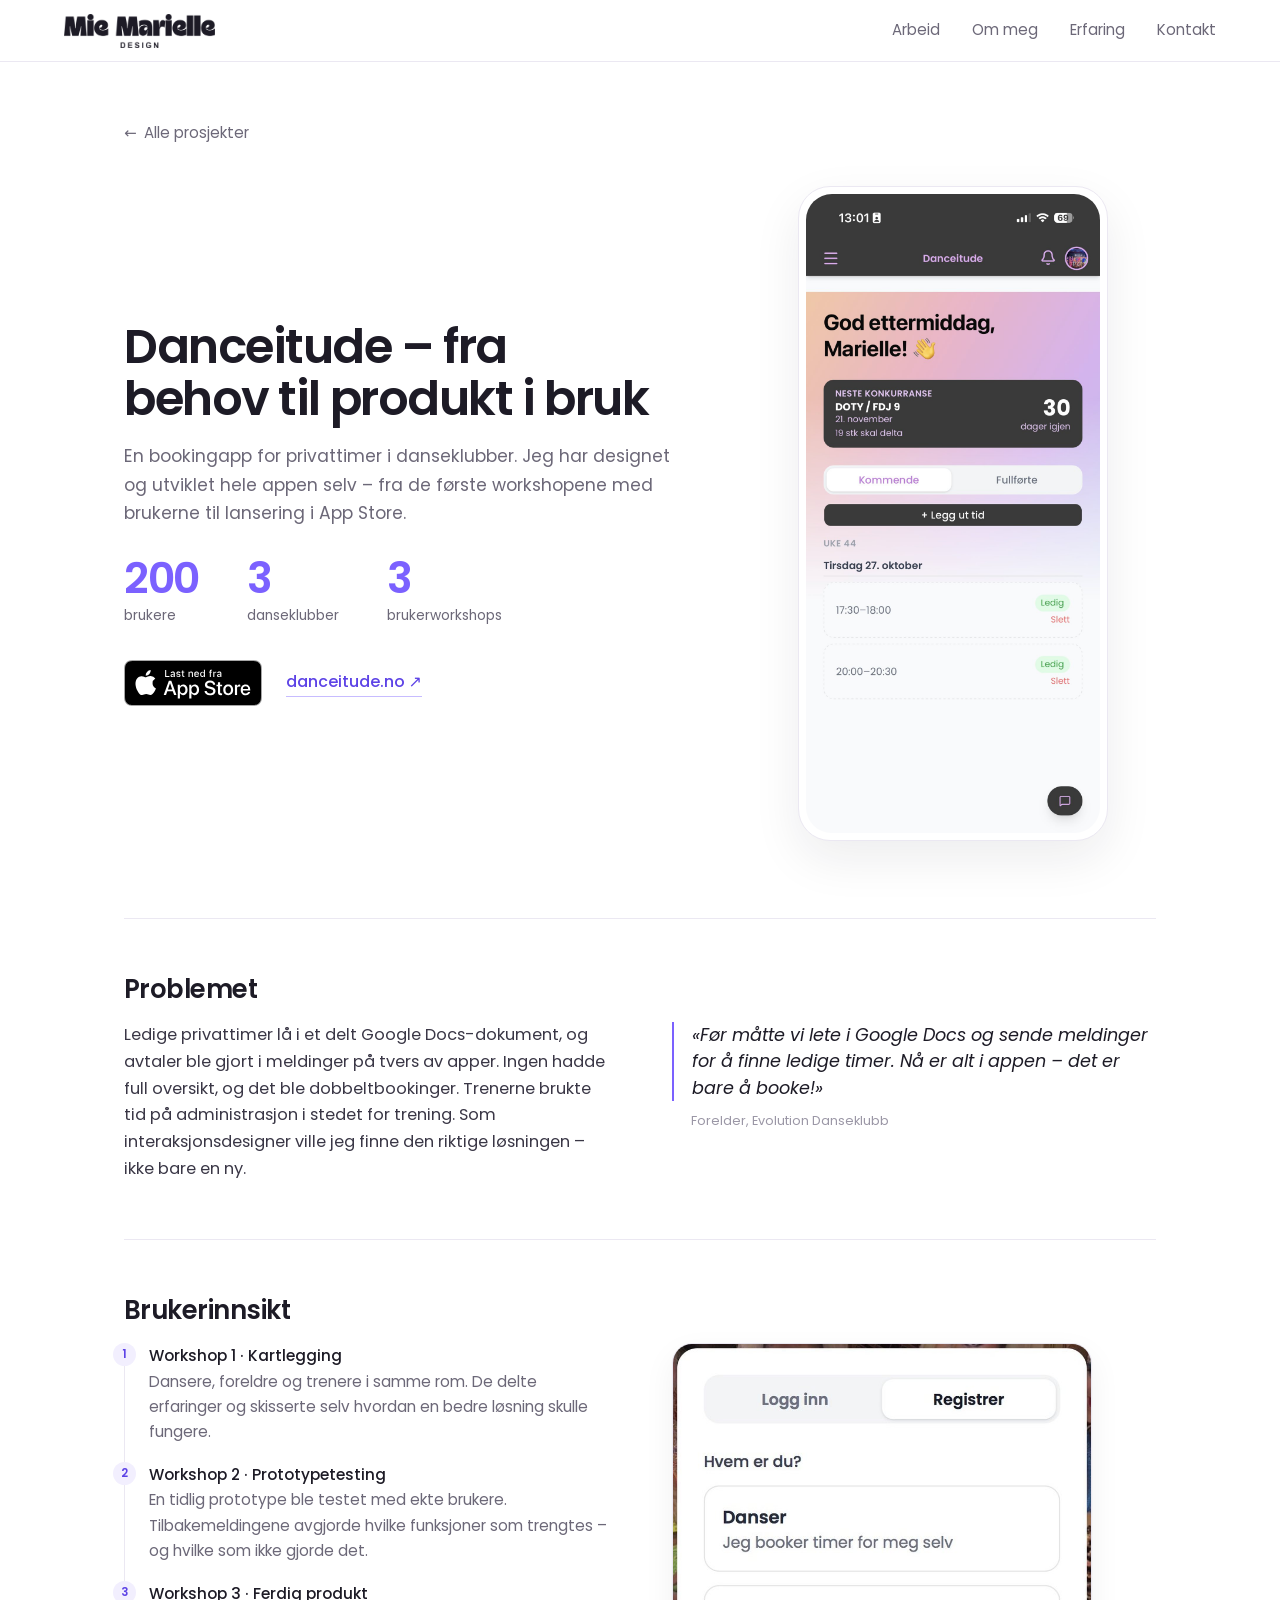
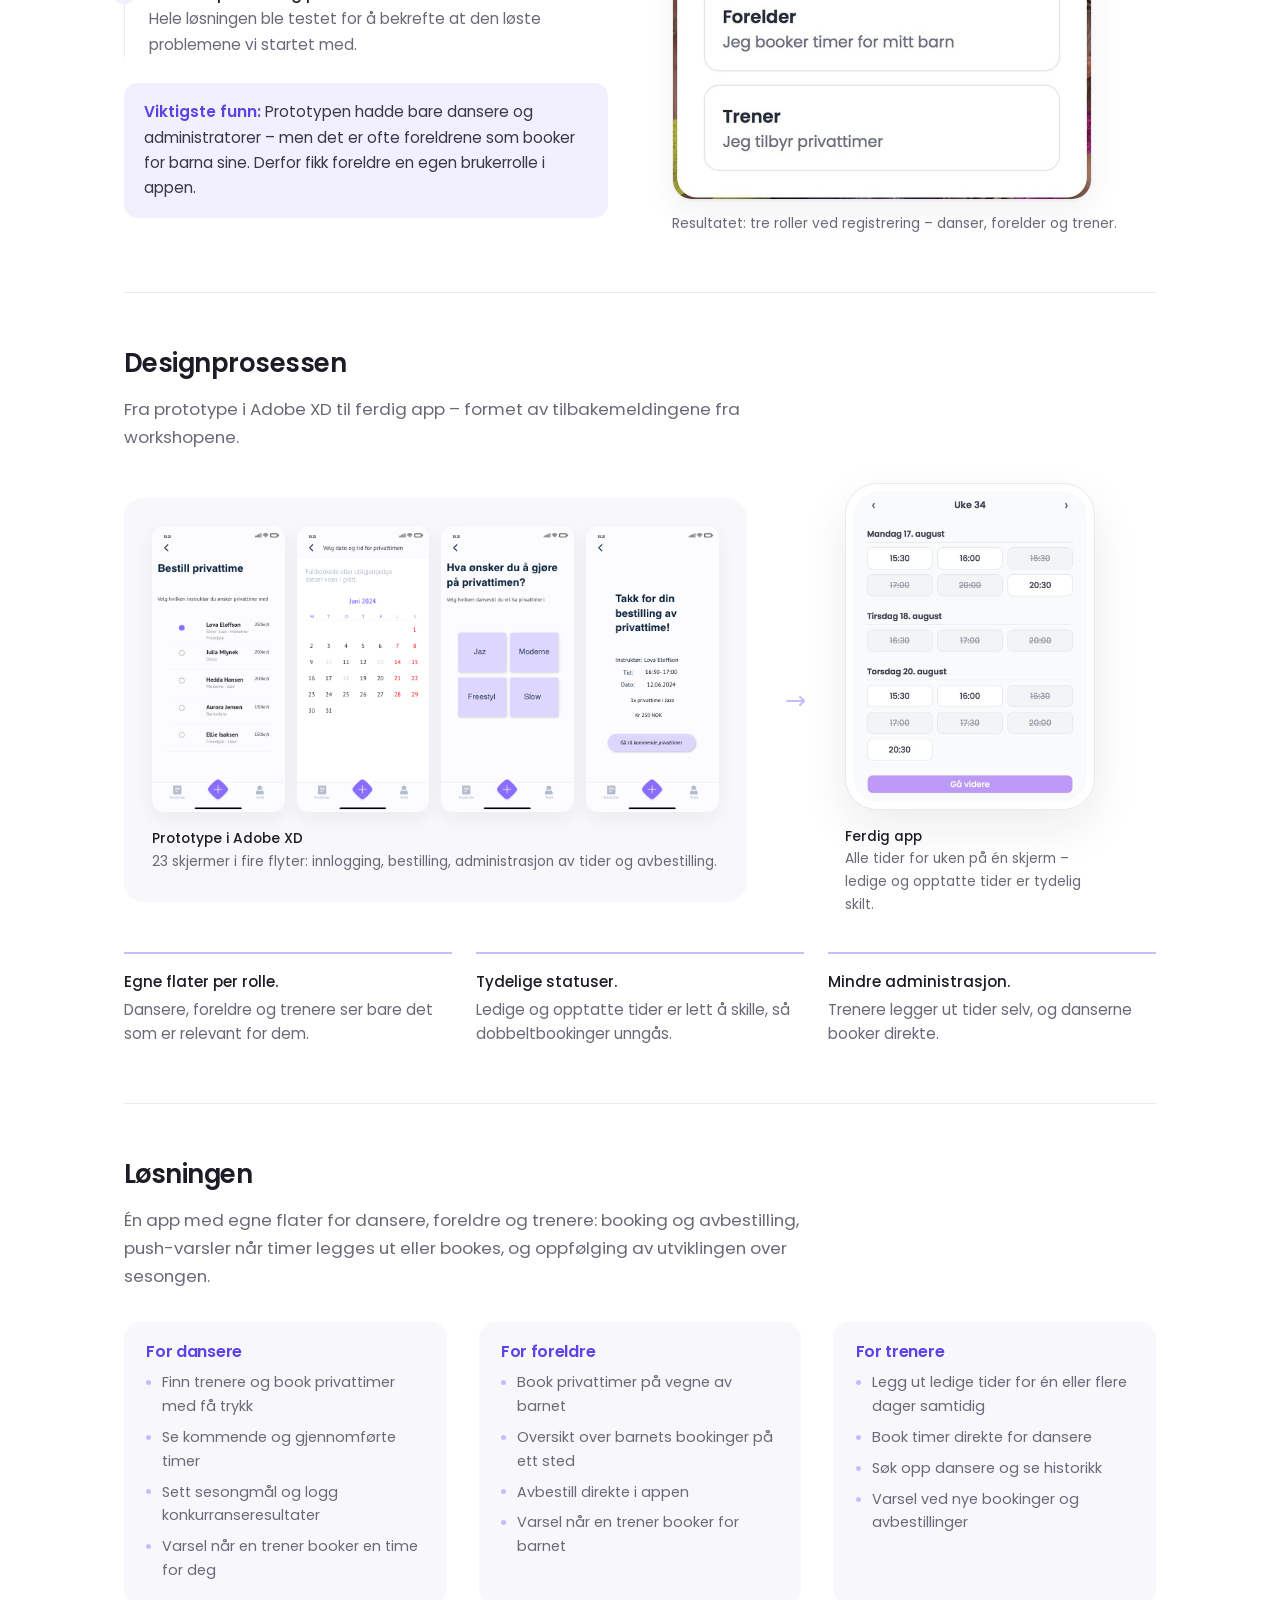
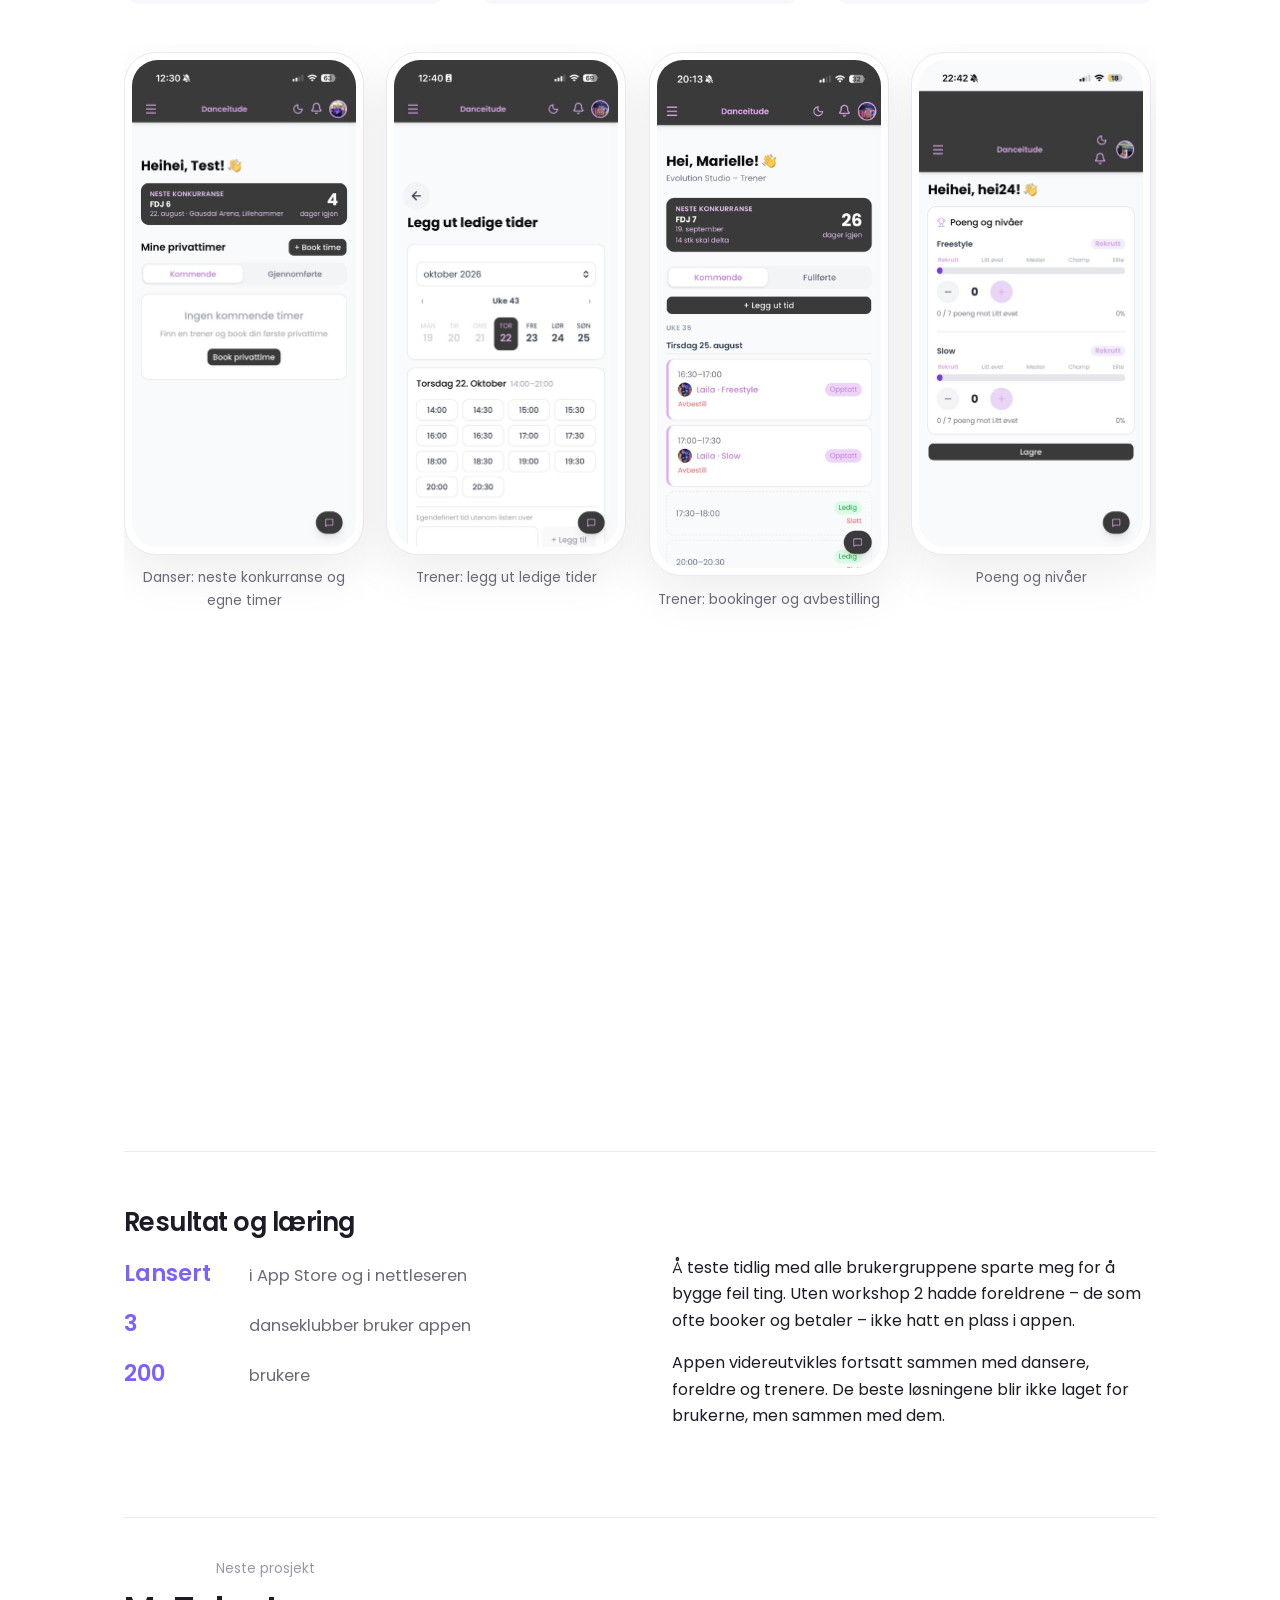
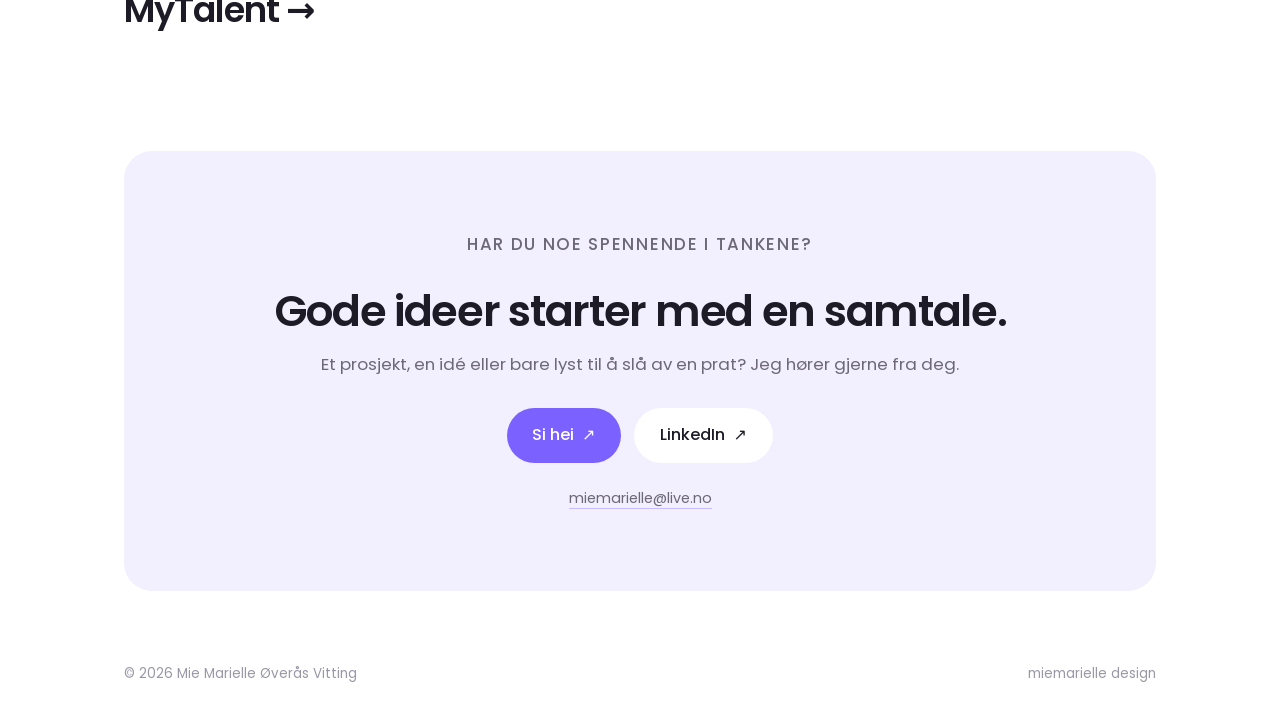
==== danceitude.html @ e40a47f2 "Ny tekst i toppen: Hei, jeg er Marielle Co-Authored-By: Claude Opus 5.5 <noreply@anthropic.com>" ====
<!DOCTYPE html>
<html lang="no">
<head>
  <meta charset="utf-8">
  <meta name="viewport" content="width=device-width, initial-scale=1">
  <title>Danceitude – UX-case | Mie Marielle</title>
  <meta name="description" content="Hvordan en bookingapp for danseklubber ble utviklet sammen med dansere, foreldre og trenere – fra Google Docs til App Store.">
  <meta property="og:title" content="Danceitude – UX-case | Mie Marielle">
  <meta property="og:description" content="Hvordan en bookingapp for danseklubber ble utviklet sammen med dansere, foreldre og trenere – fra Google Docs til App Store.">
  <meta property="og:image" content="https://mariellevitting.github.io/miemarielle-design/bilder/danceitude/trener-forside.jpg">
  <meta property="og:url" content="https://mariellevitting.github.io/miemarielle-design/danceitude.html">
  <meta property="og:type" content="website">
  <link rel="preconnect" href="https://fonts.googleapis.com">
  <link rel="preconnect" href="https://fonts.gstatic.com" crossorigin>
  <link href="https://fonts.googleapis.com/css2?family=Poppins:ital,wght@0,400;0,500;0,600;0,700;0,800;1,400&display=swap" rel="stylesheet">
  <link rel="stylesheet" href="style.css?v=19">
</head>
<body class="caseside">

<a class="hopp" href="#innhold">Hopp til innholdet</a>

<header class="topp">
  <a href="index.html" class="logo">
    <img src="bilder/logo-miemarielle.png" alt="Mie Marielle Design" width="190" height="43">
  </a>
  <nav>
    <a href="index.html#arbeid">Arbeid</a>
    <a href="index.html#om">Om meg</a>
    <a href="index.html#erfaring">Erfaring</a>
    <a href="index.html#kontakt">Kontakt</a>
  </nav>
</header>

<main id="innhold" class="case-main">
  <a class="tilbake" href="index.html#arbeid"><span aria-hidden="true">←</span> Alle prosjekter</a>

    <article class="case-bred di-case">
      <div class="di-intro">
        <div class="di-intro-tekst">
          <h1>Danceitude – fra behov til produkt i bruk</h1>
          <p class="case-ingress">En bookingapp for privattimer i danseklubber. Jeg har designet og utviklet hele appen selv – fra de første workshopene med brukerne til lansering i App Store.</p>
          <ul class="di-tall">
            <li><b>200</b><span>brukere</span></li>
            <li><b>3</b><span>danseklubber</span></li>
            <li><b>3</b><span>brukerworkshops</span></li>
          </ul>
          <div class="di-lenker">
            <a class="di-appstore" href="https://apps.apple.com/no/app/danceitude/id6800676215" target="_blank" rel="noopener">
              <img src="bilder/app-store-merke.svg" alt="Last ned Danceitude fra App Store" width="144" height="48">
            </a>
            <a class="lenke-pil" href="https://www.danceitude.no" target="_blank" rel="noopener">danceitude.no <span aria-hidden="true">↗</span></a>
          </div>
        </div>
          <figure class="di-telefon di-stor">
            <div class="di-ramme"><img src="bilder/danceitude/trener-forside.jpg" alt="Trenerens forside i Danceitude: nedtelling til neste konkurranse, knapp for å legge ut tid og ledige timer"></div>
          </figure>
      </div>
      <section class="di-del di-problem">
        <h4>Problemet</h4>
        <div class="di-to-kol">
          <p>Ledige privattimer lå i et delt Google Docs-dokument, og avtaler ble gjort i meldinger på tvers av apper. Ingen hadde full oversikt, og det ble dobbeltbookinger. Trenerne brukte tid på administrasjon i stedet for trening. Som interaksjonsdesigner ville jeg finne den riktige løsningen – ikke bare en ny.</p>
          <figure class="sitat">
            <blockquote>«Før måtte vi lete i Google Docs og sende meldinger for å finne ledige timer. Nå er alt i appen – det er bare å booke!»</blockquote>
            <figcaption>Forelder, Evolution Danseklubb</figcaption>
          </figure>
        </div>
      </section>
      <section class="di-del">
        <h4>Brukerinnsikt</h4>
        <div class="di-to-kol di-innsikt">
          <div>
            <ol class="di-steg">
              <li><b>Workshop 1 · Kartlegging</b> Dansere, foreldre og trenere i samme rom. De delte erfaringer og skisserte selv hvordan en bedre løsning skulle fungere.</li>
              <li><b>Workshop 2 · Prototypetesting</b> En tidlig prototype ble testet med ekte brukere. Tilbakemeldingene avgjorde hvilke funksjoner som trengtes – og hvilke som ikke gjorde det.</li>
              <li><b>Workshop 3 · Ferdig produkt</b> Hele løsningen ble testet for å bekrefte at den løste problemene vi startet med.</li>
            </ol>
            <p class="di-funn"><b>Viktigste funn:</b> Prototypen hadde bare dansere og administratorer – men det er ofte foreldrene som booker for barna sine. Derfor fikk foreldre en egen brukerrolle i appen.</p>
          </div>
          <figure class="di-skjerm">
            <img src="bilder/danceitude/velg-rolle.jpg" alt="Registrering i Danceitude: «Hvem er du?» med valgene Danser, Forelder og Trener" loading="lazy">
            <figcaption>Resultatet: tre roller ved registrering – danser, forelder og trener.</figcaption>
          </figure>
        </div>
      </section>
      <section class="di-del">
        <h4>Designprosessen</h4>
        <p class="di-lead">Fra prototype i Adobe XD til ferdig app – formet av tilbakemeldingene fra workshopene.</p>
        <div class="di-for-etter">
          <figure class="di-xd">
            <div class="di-xd-rad">
              <img src="bilder/xd-12_Bestill_privattime.png" alt="Prototype: bestill privattime – velg instruktør" loading="lazy">
              <img src="bilder/xd-13_Kalender.png" alt="Prototype: velg dato i kalender" loading="lazy">
              <img src="bilder/xd-16_Velg_dans.png" alt="Prototype: velg dansestil" loading="lazy">
              <img src="bilder/xd-19_Takk.png" alt="Prototype: bekreftelse på bestilling" loading="lazy">
            </div>
            <figcaption><b>Prototype i Adobe XD</b> 23 skjermer i fire flyter: innlogging, bestilling, administrasjon av tider og avbestilling.</figcaption>
          </figure>
          <span class="di-pil" aria-hidden="true">→</span>
          <figure class="di-telefon ">
            <div class="di-ramme"><img src="bilder/danceitude/booking-tider.jpg" alt="Ferdig app: ukevisning med ledige og opptatte tider og knappen Gå videre" loading="lazy"></div>
            <figcaption><b>Ferdig app</b> Alle tider for uken på én skjerm – ledige og opptatte tider er tydelig skilt.</figcaption>
          </figure>
        </div>
        <ul class="di-beslutninger">
          <li><b>Egne flater per rolle.</b> Dansere, foreldre og trenere ser bare det som er relevant for dem.</li>
          <li><b>Tydelige statuser.</b> Ledige og opptatte tider er lett å skille, så dobbeltbookinger unngås.</li>
          <li><b>Mindre administrasjon.</b> Trenere legger ut tider selv, og danserne booker direkte.</li>
        </ul>
      </section>
      <section class="di-del">
        <h4>Løsningen</h4>
        <p class="di-lead">Én app med egne flater for dansere, foreldre og trenere: booking og avbestilling, push-varsler når timer legges ut eller bookes, og oppfølging av utviklingen over sesongen.</p>
        <div class="di-roller">
          <div>
            <h5>For dansere</h5>
            <ul>
              <li>Finn trenere og book privattimer med få trykk</li>
              <li>Se kommende og gjennomførte timer</li>
              <li>Sett sesongmål og logg konkurranseresultater</li>
              <li>Varsel når en trener booker en time for deg</li>
            </ul>
          </div>
          <div>
            <h5>For foreldre</h5>
            <ul>
              <li>Book privattimer på vegne av barnet</li>
              <li>Oversikt over barnets bookinger på ett sted</li>
              <li>Avbestill direkte i appen</li>
              <li>Varsel når en trener booker for barnet</li>
            </ul>
          </div>
          <div>
            <h5>For trenere</h5>
            <ul>
              <li>Legg ut ledige tider for én eller flere dager samtidig</li>
              <li>Book timer direkte for dansere</li>
              <li>Søk opp dansere og se historikk</li>
              <li>Varsel ved nye bookinger og avbestillinger</li>
            </ul>
          </div>
        </div>
        <div class="di-galleri">
          <figure class="di-telefon ">
            <div class="di-ramme"><img src="bilder/danceitude/danser-forside.jpg" alt="Danserens forside med neste konkurranse og knapp for å booke time" loading="lazy"></div>
            <figcaption>Danser: neste konkurranse og egne timer</figcaption>
          </figure>
          <figure class="di-telefon ">
            <div class="di-ramme"><img src="bilder/danceitude/legg-ut-tider.jpg" alt="Treneren legger ut ledige tider i en kalender" loading="lazy"></div>
            <figcaption>Trener: legg ut ledige tider</figcaption>
          </figure>
          <figure class="di-telefon ">
            <div class="di-ramme"><img src="bilder/danceitude-app.jpg" alt="Trenerens oversikt over bookede timer med mulighet til å avbestille" loading="lazy"></div>
            <figcaption>Trener: bookinger og avbestilling</figcaption>
          </figure>
          <figure class="di-telefon ">
            <div class="di-ramme"><img src="bilder/danceitude/poeng-og-nivaer.jpg" alt="Poeng og nivåer i freestyle og slow" loading="lazy"></div>
            <figcaption>Poeng og nivåer</figcaption>
          </figure>
          <figure class="di-telefon ">
            <div class="di-ramme"><img src="bilder/danceitude/sesongmal.jpg" alt="Mine sesongmål, med valg om å dele målene med treneren" loading="lazy"></div>
            <figcaption>Sesongmål som kan deles med trener</figcaption>
          </figure>
          <figure class="di-telefon ">
            <div class="di-ramme"><img src="bilder/danceitude/konkurranseresultater.jpg" alt="Oversikt over konkurranseresultater med plasseringer" loading="lazy"></div>
            <figcaption>Konkurranseresultater</figcaption>
          </figure>
        </div>
      </section>
      <section class="di-del di-ai">
        <h4>Utvikling med AI</h4>
        <div class="di-to-kol">
          <p>Det tekniske ble bygget fra ende til ende med Claude Code som utviklingspartner. Ved å la AI håndtere arkitektur, kodegenerering og feilsøking kunne jeg holde fullt fokus på brukeropplevelsen og produktlogikken – og gå raskt fra tilbakemelding til ny versjon.</p>
          <ul class="di-stack">
            <li><b>Next.js</b> Fullstack-rammeverk med server-side rendering</li>
            <li><b>Supabase</b> Database, autentisering og tilgangsstyring per rad</li>
            <li><b>Vercel</b> Kontinuerlig publisering med forhåndsvisninger</li>
            <li><b>Capacitor + Xcode</b> Native iOS-app fra samme kodebase</li>
            <li><b>Claude Code</b> AI-drevet utvikling gjennom hele prosjektet</li>
          </ul>
        </div>
      </section>
      <section class="di-del di-resultat">
        <h4>Resultat og læring</h4>
        <div class="di-to-kol">
          <ul class="di-resultatliste">
            <li><b>Lansert</b> i App Store og i nettleseren</li>
            <li><b>3</b> danseklubber bruker appen</li>
            <li><b>200</b> brukere</li>
          </ul>
          <div>
            <p>Å teste tidlig med alle brukergruppene sparte meg for å bygge feil ting. Uten workshop 2 hadde foreldrene – de som ofte booker og betaler – ikke hatt en plass i appen.</p>
            <p>Appen videreutvikles fortsatt sammen med dansere, foreldre og trenere. De beste løsningene blir ikke laget for brukerne, men sammen med dem.</p>
          </div>
        </div>
      </section>
    </article>

  <nav class="neste-case" aria-label="Neste prosjekt">
    <a href="mytalent.html"><span>Neste prosjekt</span><b>MyTalent <span aria-hidden="true">→</span></b></a>
  </nav>

  <section id="kontakt" class="kontakt">
    <p class="kontakt-overtittel">Har du noe spennende i tankene?</p>
    <h2>Gode ideer starter med en samtale.</h2>
    <p>Et prosjekt, en idé eller bare lyst til å slå av en prat? Jeg hører gjerne fra deg.</p>
    <div class="kontakt-knapper">
      <a class="knapp" href="mailto:miemarielle@live.no">Si hei <span aria-hidden="true">↗</span></a>
      <a class="knapp knapp-hul" href="https://www.linkedin.com/in/miemarielle/" target="_blank" rel="noopener">LinkedIn <span aria-hidden="true">↗</span></a>
    </div>
    <p class="kontakt-epost"><a href="mailto:miemarielle@live.no">miemarielle@live.no</a></p>
  </section>

</main>

<footer>
  <span>© 2026 Mie Marielle Øverås Vitting</span>
  <span>miemarielle design</span>
</footer>

<script src="script.js?v=14"></script>

</body>
</html>
---- style.css ----
/* ==========================================================
   miemarielle design – lys og ren
   ========================================================== */
:root {
  --bg: #ffffff;
  --bg-myk: #f8f7fc;
  --lilla-bg: #f2effe;
  --blaa-bg: #eef3fd;
  --tekst: #1d1b26;
  --dempet: #6c6878;
  --svak: #9b97a6;
  --linje: #ebe8f2;
  --lilla: #7b61ff;
  --lilla-mork: #5d43e6;
  --lilla-lys: #c7bcff;
  --sans: "Poppins", system-ui, -apple-system, sans-serif;
  --bredde: 1160px;
  --kant: clamp(1.25rem, 5vw, 4rem);
  --radius: 20px;
  --skygge: 0 1px 2px rgba(29,27,38,.04), 0 12px 32px rgba(29,27,38,.06);
}

* { box-sizing: border-box; margin: 0; padding: 0; }
html { scroll-behavior: smooth; }
body {
  font-family: var(--sans); font-weight: 400;
  background: var(--bg); color: var(--tekst);
  line-height: 1.65; -webkit-font-smoothing: antialiased;
}
img { display: block; max-width: 100%; }
a { color: inherit; }
::selection { background: var(--lilla-lys); color: var(--tekst); }
h1, h2, h3, h4, h5 { font-weight: 600; letter-spacing: -0.02em; line-height: 1.15; }

/* ---------- Toppmeny ---------- */
.topp {
  position: fixed; inset: 0 0 auto 0; z-index: 20;
  display: flex; justify-content: space-between; align-items: center;
  padding: 1.2rem var(--kant);
  transition: background .3s, padding .3s, box-shadow .3s;
}
.topp.rullet { background: rgba(255,255,255,.88); backdrop-filter: blur(14px); padding-block: .85rem; box-shadow: 0 1px 0 var(--linje); }
.logo { display: flex; align-items: center; line-height: 0; }
.logo img { height: 40px; width: auto; transition: height .3s; }
.topp.rullet .logo img { height: 34px; }
nav { display: flex; gap: clamp(1rem, 2.6vw, 2rem); font-size: .94rem; }
nav a { text-decoration: none; color: var(--dempet); transition: color .2s; }
nav a:hover { color: var(--tekst); }

/* ---------- Toppen (hero) ---------- */
.hero {
  position: relative; overflow: hidden;
  min-height: 100vh; min-height: 100svh; display: flex; align-items: center;
  padding: 7rem var(--kant) 5rem;
  background: var(--bg-myk);
}
#partikler { position: absolute; inset: 0; width: 100%; height: 100%; }
.hero-rutenett {
  position: relative; width: 100%; max-width: var(--bredde); margin: 0 auto;
  display: grid; grid-template-columns: 1.15fr .85fr; gap: clamp(2rem, 5vw, 5rem); align-items: center;
}
.hero h1 {
  font-weight: 600; font-size: clamp(2.2rem, 4.2vw, 3.8rem); line-height: 1.08; letter-spacing: -0.035em;
  margin-bottom: 1.6rem;
}
.hero h1 { text-wrap: balance; }
.hero-hei { font-size: clamp(1.05rem, 1.5vw, 1.25rem); font-weight: 500; color: var(--lilla-mork); margin-bottom: 1rem; }
.lilla { color: var(--lilla); }
.hero .ingress { font-size: clamp(1rem, 1.3vw, 1.08rem); color: var(--dempet); max-width: 600px; margin-bottom: 1rem; }
.hero-handling { margin-top: 2rem; display: flex; gap: 1rem; align-items: center; }

.hero-enheter { position: relative; height: clamp(420px, 42vw, 540px); }
.telefon {
  position: absolute; width: clamp(170px, 16vw, 220px); aspect-ratio: 9 / 19;
  border-radius: 32px; background: #fff; padding: 7px; overflow: hidden;
  border: 1px solid var(--linje); box-shadow: 0 24px 60px rgba(29,27,38,.12);
}
.telefon img { width: 100%; height: 100%; object-fit: cover; object-position: top; border-radius: 26px; }
.telefon-navn {
  position: absolute; left: 50%; bottom: 16px; transform: translateX(-50%);
  background: rgba(255,255,255,.95); color: var(--tekst); font-size: .72rem; font-weight: 500;
  padding: .3rem .8rem; border-radius: 999px; white-space: nowrap; box-shadow: 0 2px 10px rgba(29,27,38,.1);
}
.telefon-bak { right: 0; top: 0; transform: rotate(5deg); }
.telefon-foran { left: 4%; bottom: 0; transform: rotate(-4deg); }

.utforsk {
  position: absolute; left: 50%; bottom: 1.8rem; transform: translateX(-50%);
  font-size: .72rem; letter-spacing: .28em; text-transform: uppercase; color: var(--svak);
  text-decoration: none; padding-bottom: 2.2rem;
}
.utforsk::after {
  content: ""; position: absolute; left: 50%; bottom: 0; width: 1px; height: 1.6rem;
  background: var(--lilla-lys); animation: dryss 2s ease-in-out infinite;
}
@keyframes dryss { 0% { transform: scaleY(0); transform-origin: top; } 50% { transform: scaleY(1); transform-origin: top; } 51% { transform-origin: bottom; } 100% { transform: scaleY(0); transform-origin: bottom; } }

/* Klistremerke (MyTalent) */
.pb-mytalent { position: relative; overflow: visible; align-items: flex-end; padding: 0; }
.pb-mytalent .pb-mytalent-logo { position: absolute; top: 1.2rem; left: 1.3rem; width: 120px; height: auto; }
.pb-mytalent .pb-sticker {
  width: 104%; max-width: none; margin-bottom: -6%; transform: rotate(-4deg);
  filter: drop-shadow(0 14px 22px rgba(29,27,38,.18));
  transition: transform .35s cubic-bezier(.2,.8,.2,1.3);
}
.prosjekt:hover .pb-sticker { transform: rotate(0deg) scale(1.04); }
.mt-sticker { margin: 0; text-align: center; }
.mt-sticker img {
  width: 100%; transform: rotate(3deg);
  filter: drop-shadow(0 16px 26px rgba(29,27,38,.16));
  transition: transform .35s cubic-bezier(.2,.8,.2,1.3);
}
.mt-sticker img:hover { transform: rotate(0deg) scale(1.03); }
.mt-sticker figcaption {
  display: inline-block; margin-top: 1rem; font-size: .82rem; color: var(--dempet);
  background: #fff7c2; padding: .3rem .8rem; border-radius: 4px; transform: rotate(-2deg);
  box-shadow: 0 4px 10px rgba(29,27,38,.08);
}

/* ---------- Knapper og lenker ---------- */
.knapp {
  display: inline-flex; align-items: center; gap: .5rem;
  padding: .85rem 1.6rem; border-radius: 999px; text-decoration: none;
  font-weight: 500; font-size: 1rem; color: #fff; background: var(--lilla);
  transition: transform .18s, background .2s;
}
.knapp:hover { transform: translateY(-2px); background: var(--lilla-mork); }
.knapp-hul { background: transparent; color: var(--tekst); border: 1px solid var(--linje); }
.knapp-hul:hover { background: var(--bg); border-color: var(--lilla-lys); }
.lenke-pil { color: var(--lilla-mork); font-weight: 500; text-decoration: none; border-bottom: 1px solid var(--lilla-lys); padding-bottom: 1px; }
.lenke-pil:hover { border-color: var(--lilla); }

/* ---------- Felles innhold ---------- */
main { max-width: var(--bredde); margin: 0 auto; padding: 0 var(--kant); }
section { scroll-margin-top: 5rem; }
.seksjon-tittel {
  font-weight: 600; font-size: clamp(1.8rem, 3.4vw, 2.6rem); letter-spacing: -0.03em;
  margin-bottom: clamp(2rem, 4vw, 3rem);
}
.seksjon-tittel::after { content: "."; color: var(--lilla); }
.arbeid, .kompetanse, .om, .erfaring-utdanning { padding: clamp(4rem, 9vw, 7rem) 0 0; }

/* ---------- Forside: prosjekter ---------- */
.prosjekter { display: grid; grid-template-columns: repeat(3, 1fr); gap: clamp(1.25rem, 2.5vw, 2rem); }
.prosjekt { display: flex; flex-direction: column; text-decoration: none; color: inherit; }
.prosjekt-bilde {
  border-radius: var(--radius); overflow: hidden; aspect-ratio: 4 / 3.3; margin-bottom: 1.2rem;
  display: flex; align-items: center; justify-content: center;
  transition: transform .35s cubic-bezier(.2,.7,.2,1), box-shadow .35s;
}
.prosjekt:hover .prosjekt-bilde { transform: translateY(-5px); box-shadow: var(--skygge); }
.pb-danceitude { background: var(--lilla-bg); align-items: flex-end; padding: 1.75rem 1.75rem 0; }
.pb-danceitude img { width: 50%; border-radius: 22px 22px 0 0; border: 6px solid #fff; border-bottom: 0; box-shadow: 0 10px 30px rgba(29,27,38,.1); }
.pb-master { background: var(--bg-myk); padding: 1.4rem; }
.pb-master img { width: 100%; border-radius: 10px; box-shadow: 0 8px 24px rgba(29,27,38,.08); }
.pb-mytalent { background: var(--blaa-bg); padding: 1.5rem; }
.prosjekt h3 { font-size: 1.25rem; margin-bottom: .35rem; }
.prosjekt p { color: var(--dempet); font-size: .95rem; margin-bottom: .7rem; }
.prosjekt-tags { font-size: .78rem; color: var(--svak); margin-bottom: .9rem; }
.prosjekt { position: relative; }
.prosjekt-dekke { position: absolute; inset: 0; z-index: 1; border-radius: var(--radius); }
.prosjekt:has(.prosjekt-dekke):hover .prosjekt-bilde { transform: translateY(-5px); box-shadow: var(--skygge); }
.prosjekt-lenker { margin-top: auto; display: flex; gap: 1.2rem; align-items: center; flex-wrap: wrap; }
.prosjekt-lenker .prosjekt-lenke { margin-top: 0; }
.prosjekt-pdf { position: relative; z-index: 2; font-size: .95rem; font-weight: 500; color: var(--dempet); text-decoration: none; border-bottom: 1px solid var(--lilla-lys); }
.prosjekt-pdf:hover { color: var(--lilla-mork); }
.prosjekt-lenke { margin-top: auto; font-weight: 500; color: var(--lilla-mork); font-size: .95rem; }

.andre-tittel { font-size: 1.05rem; font-weight: 600; margin: clamp(3rem, 6vw, 4.5rem) 0 1.1rem; }
.andre-prosjekter { display: grid; grid-template-columns: 1fr 1fr; gap: 1rem; }
.annet { display: flex; gap: 1.2rem; align-items: center; padding: 1rem; background: var(--bg-myk); border-radius: 16px; }
.annet img { width: 112px; height: 88px; object-fit: cover; object-position: top; border-radius: 10px; flex-shrink: 0; }
.annet-status { width: 112px; flex-shrink: 0; display: flex; flex-direction: column; gap: .28rem; }
.annet-status span { font-size: .7rem; padding: .18rem .55rem; border-radius: 6px; background: #fff; color: var(--dempet); }
.annet-status span:last-child { background: var(--lilla); color: #fff; }
.annet h4 { font-weight: 600; font-size: .98rem; margin-bottom: .2rem; }
.annet p { font-size: .87rem; color: var(--dempet); }

/* ---------- Forside: kompetanse ---------- */
.kompetanse-liste { list-style: none; display: grid; grid-template-columns: 1fr 1fr; gap: 0 clamp(2rem, 5vw, 4.5rem); }
.kompetanse-liste li { display: grid; grid-template-columns: 2.4rem 1fr; gap: .5rem; padding: 1.2rem 0; border-top: 1px solid var(--linje); }
.kompetanse-liste li > span { font-size: .78rem; color: var(--lilla); padding-top: .2rem; font-weight: 500; }
.kompetanse-liste h3 { font-size: 1.02rem; margin-bottom: .2rem; }
.kompetanse-liste p { font-size: .93rem; color: var(--dempet); }

/* ---------- Om meg ---------- */
.om-tekst { display: grid; grid-template-columns: 1fr 1fr; gap: 1rem clamp(2rem, 5vw, 4.5rem); font-size: 1.02rem; color: #3a3746; }
.om-tekst p { margin-bottom: 1.15rem; }

/* ---------- Erfaring og utdanning ---------- */
.eu-kolonner { display: grid; grid-template-columns: 1fr 1fr; gap: clamp(2rem, 5vw, 4.5rem); }
.eu-tittel { font-weight: 500; font-size: .78rem; letter-spacing: .1em; text-transform: uppercase; color: var(--lilla); margin-bottom: .4rem; }
.eu-liste { list-style: none; }
.eu-liste li { display: grid; grid-template-columns: 7rem 1fr; gap: 1rem; padding: 1.05rem 0; border-top: 1px solid var(--linje); }
.eu-liste .aar { font-size: .82rem; color: var(--svak); padding-top: .12rem; }
.eu-liste h4 { font-size: .99rem; line-height: 1.35; margin-bottom: .15rem; }
.eu-liste p { font-size: .89rem; color: var(--dempet); }

/* ---------- Kontakt ---------- */
.kontakt {
  background: var(--lilla-bg); border-radius: 28px; text-align: center;
  padding: clamp(3rem, 7vw, 5rem) clamp(1.5rem, 6vw, 4rem); margin: clamp(4rem, 9vw, 7rem) 0 3rem;
}
.kontakt-overtittel { font-size: .78rem; font-weight: 500; letter-spacing: .1em; text-transform: uppercase; color: var(--lilla); margin-bottom: .9rem; }
.kontakt h2 { font-size: clamp(1.8rem, 3.6vw, 2.7rem); letter-spacing: -0.03em; margin-bottom: .9rem; }
.kontakt > p { color: var(--dempet); font-size: 1.05rem; margin-bottom: 1.8rem; }
.kontakt-knapper { display: flex; gap: .8rem; justify-content: center; flex-wrap: wrap; }
.kontakt .knapp-hul { background: #fff; border-color: transparent; }
.kontakt .knapp-hul:hover { border-color: var(--lilla-lys); }
.kontakt > .kontakt-epost { margin: 1.5rem 0 0; font-size: .9rem; }
.kontakt-epost a { color: var(--dempet); text-decoration: none; border-bottom: 1px solid var(--lilla-lys); }
.kontakt-epost a:hover { color: var(--tekst); }

footer {
  max-width: var(--bredde); margin: 0 auto; display: flex; justify-content: space-between;
  padding: 1.5rem var(--kant) 2.5rem; font-size: .84rem; color: var(--svak);
}

/* ==========================================================
   Casesider
   ========================================================== */
.case-main { padding-top: clamp(6rem, 10vw, 7.5rem); }
.tilbake { display: inline-flex; gap: .45rem; text-decoration: none; color: var(--dempet); font-size: .94rem; margin-bottom: 2.5rem; }
.tilbake:hover { color: var(--lilla-mork); }

.di-intro { display: grid; grid-template-columns: 1.15fr .85fr; gap: clamp(2rem, 6vw, 5rem); align-items: center; margin-bottom: clamp(3rem, 6vw, 5rem); }
.di-intro h1 { font-size: clamp(2rem, 3.8vw, 3rem); line-height: 1.1; letter-spacing: -0.03em; margin-bottom: 1rem; text-wrap: balance; }
.case-ingress { font-size: 1.08rem; color: var(--dempet); margin-bottom: 1.8rem; }
.di-tall { list-style: none; display: flex; gap: clamp(1.5rem, 4vw, 3rem); margin-bottom: 2rem; }
.di-tall li { display: flex; flex-direction: column; }
.di-tall b { font-weight: 600; font-size: clamp(2rem, 3.4vw, 2.7rem); line-height: 1; color: var(--lilla); letter-spacing: -0.03em; }
.di-tall span { font-size: .86rem; color: var(--dempet); margin-top: .35rem; }
.di-lenker { display: flex; align-items: center; gap: 1.5rem; flex-wrap: wrap; }
.di-appstore { display: inline-block; line-height: 0; transition: transform .15s; }
.di-appstore:hover { transform: translateY(-2px); }
.di-appstore img { height: 46px; width: auto; }
.di-intro-bilde { margin: 0; }
.di-intro-bilde > img { border-radius: var(--radius); }

.di-telefon { margin: 0; }
.di-ramme { background: #fff; border: 1px solid var(--linje); border-radius: 32px; padding: 7px; box-shadow: 0 18px 48px rgba(29,27,38,.08); }
.di-ramme img { width: 100%; border-radius: 26px; display: block; }
.di-telefon figcaption { font-size: .86rem; color: var(--dempet); margin-top: .8rem; text-align: center; }
.di-stor { max-width: 310px; justify-self: center; width: 100%; }

.di-del { padding: clamp(2.5rem, 5vw, 3.5rem) 0; border-top: 1px solid var(--linje); }
.di-del h4 { font-size: clamp(1.3rem, 2vw, 1.6rem); margin-bottom: 1.1rem; }
.di-lead { font-size: 1.05rem; color: var(--dempet); max-width: 720px; margin-bottom: 2rem; }
.di-to-kol { display: grid; grid-template-columns: 1fr 1fr; gap: clamp(2rem, 5vw, 4.5rem); align-items: start; }
.di-to-kol > p { font-size: 1.02rem; color: #3a3746; }

.sitat { margin: 0; }
.sitat blockquote { font-style: italic; font-size: 1.1rem; line-height: 1.5; border-left: 2px solid var(--lilla); padding-left: 1.1rem; color: var(--tekst); }
.sitat figcaption { font-size: .8rem; color: var(--svak); margin-top: .55rem; padding-left: 1.2rem; }

.di-steg { list-style: none; counter-reset: s; display: grid; gap: 1.1rem; border-left: 1px solid var(--linje); padding-left: 1.5rem; margin-bottom: 1.6rem; }
.di-steg li { counter-increment: s; position: relative; color: var(--dempet); font-size: .96rem; }
.di-steg li::before {
  content: counter(s); position: absolute; left: calc(-1.5rem - 12px); top: 0; width: 23px; height: 23px; border-radius: 50%;
  background: var(--lilla-bg); color: var(--lilla-mork); font-size: .72rem; font-weight: 600; display: grid; place-items: center;
}
.di-steg b { display: block; color: var(--tekst); font-weight: 500; }
.di-funn { background: var(--lilla-bg); border-radius: 14px; padding: 1.05rem 1.25rem; font-size: .96rem; color: #3a3746; }
.di-funn b { color: var(--lilla-mork); font-weight: 600; }
.di-skjerm { margin: 0; }
.di-skjerm img { width: 100%; max-width: 420px; border-radius: 20px; border: 1px solid var(--linje); box-shadow: var(--skygge); }
.di-skjerm figcaption { font-size: .86rem; color: var(--dempet); margin-top: .8rem; }

.di-for-etter { display: grid; grid-template-columns: 1.6fr auto .8fr; gap: clamp(1rem, 3vw, 2.5rem); align-items: center; margin-bottom: 2.2rem; }
.di-xd { margin: 0; background: var(--bg-myk); border-radius: var(--radius); padding: clamp(1rem, 2.5vw, 1.75rem); }
.di-xd-rad { display: grid; grid-template-columns: repeat(4, 1fr); gap: .75rem; }
.di-xd-rad img { width: 100%; border-radius: 12px; background: #fff; box-shadow: 0 6px 18px rgba(29,27,38,.06); }
.di-xd figcaption, .di-for-etter .di-telefon figcaption { font-size: .86rem; color: var(--dempet); margin-top: 1rem; text-align: left; }
.di-for-etter figcaption b { display: block; color: var(--tekst); font-weight: 500; }
.di-pil { font-size: 1.6rem; color: var(--lilla-lys); }
.di-for-etter .di-telefon { max-width: 250px; }
.di-beslutninger { list-style: none; display: grid; grid-template-columns: repeat(3, 1fr); gap: 1.5rem; }
.di-beslutninger li { font-size: .94rem; color: var(--dempet); padding-top: 1rem; border-top: 2px solid var(--lilla-lys); }
.di-beslutninger b { display: block; color: var(--tekst); font-weight: 500; margin-bottom: .2rem; }

.di-roller { display: grid; grid-template-columns: repeat(3, 1fr); gap: clamp(1rem, 3vw, 2rem); margin-bottom: 2.5rem; }
.di-roller > div { background: var(--bg-myk); border-radius: 16px; padding: 1.3rem 1.4rem; }
.di-roller h5 { font-size: 1rem; margin-bottom: .6rem; color: var(--lilla-mork); }
.di-roller ul { list-style: none; display: grid; gap: .45rem; }
.di-roller li { font-size: .9rem; color: var(--dempet); padding-left: 1rem; position: relative; }
.di-roller li::before { content: ""; position: absolute; left: 0; top: .62em; width: 5px; height: 5px; border-radius: 50%; background: var(--lilla-lys); }
.di-stack { list-style: none; display: grid; gap: .1rem; }
.di-stack li { display: grid; grid-template-columns: 9.5rem 1fr; gap: 1rem; padding: .65rem 0; border-top: 1px solid var(--linje); font-size: .92rem; color: var(--dempet); }
.di-stack li:first-child { border-top: 0; padding-top: 0; }
.di-stack b { color: var(--tekst); font-weight: 500; }

.di-galleri {
  display: grid; grid-auto-flow: column; grid-auto-columns: clamp(200px, 21vw, 240px); gap: 1.4rem;
  overflow-x: auto; padding: .5rem .25rem 1.5rem; scroll-snap-type: x mandatory; scrollbar-width: thin;
}
.di-galleri .di-telefon { scroll-snap-align: start; }


.di-resultatliste { list-style: none; display: grid; gap: .8rem; }
.di-resultatliste li { font-size: 1.02rem; color: var(--dempet); display: flex; align-items: baseline; gap: .8rem; }
.di-resultatliste b { font-weight: 600; font-size: 1.4rem; color: var(--lilla); min-width: 7rem; }
.di-resultat p { margin-bottom: 1rem; }

/* Masteroppgave */
.workshop-galleri { display: grid; grid-template-columns: 1fr 1fr 1.4fr; gap: 1rem; margin: 0 0 2.5rem; }
.workshop-galleri figure { margin: 0; }
.workshop-galleri img { width: 100%; height: clamp(200px, 21vw, 260px); object-fit: cover; border-radius: 16px; }
.workshop-galleri figcaption { font-size: .84rem; color: var(--dempet); margin-top: .5rem; }
.workshop-galleri figcaption b { color: var(--tekst); font-weight: 500; margin-right: .35rem; }
.skisse-prototype { display: grid; grid-template-columns: 1fr auto 1fr; gap: clamp(1rem, 2.5vw, 2rem); align-items: center; background: var(--bg-myk); border-radius: var(--radius); padding: clamp(1rem, 3vw, 2rem); }
.skisse-prototype figure { margin: 0; }
.skisse-prototype img { width: 100%; border-radius: 12px; box-shadow: 0 6px 20px rgba(29,27,38,.07); background: #fff; }
.skisse-prototype figcaption { font-size: .86rem; color: var(--dempet); margin-top: .7rem; }
.skisse-prototype figcaption b { color: var(--tekst); font-weight: 500; }

/* Masteroppgave: ekstra */
.hiof-logo { height: 34px; width: auto; margin-bottom: 1.4rem; }
.hiof-ikon { height: 18px; width: auto; display: inline-block; vertical-align: middle; opacity: .85; }
.eu-tittel { display: flex; align-items: center; justify-content: space-between; }
.pdf-info { font-size: .84rem; color: var(--svak); }
.di-metode { font-size: .9rem; color: var(--svak); margin-top: -1rem; }
.funn-liste { display: grid; grid-template-columns: repeat(3, 1fr); gap: clamp(1rem, 3vw, 2rem); }
.funn-liste > div { padding-top: 1rem; border-top: 2px solid var(--lilla-lys); }
.funn-liste h5 { font-size: 1.02rem; margin-bottom: .45rem; }
.funn-liste p { font-size: .93rem; color: var(--dempet); }
.beslutninger { width: 100%; border-collapse: collapse; margin-top: 2rem; font-size: .94rem; }
.beslutninger th { text-align: left; font-weight: 500; font-size: .78rem; letter-spacing: .08em; text-transform: uppercase; color: var(--lilla); padding: 0 1rem .7rem 0; }
.beslutninger td { padding: .9rem 1rem .9rem 0; border-top: 1px solid var(--linje); vertical-align: top; color: var(--dempet); }
.beslutninger td:first-child { color: var(--tekst); font-weight: 500; width: 32%; }
.retningslinjer { margin: 1.5rem 0 0 1.1rem; display: grid; gap: .35rem; font-size: .94rem; color: var(--dempet); }
.retningslinjer li::marker { color: var(--lilla); font-weight: 600; }

/* MyTalent */
.mt-intro { background: var(--blaa-bg); border-radius: 24px; padding: 1.75rem 1.75rem 0; display: flex; flex-direction: column; align-items: center; gap: 1.5rem; overflow: hidden; }
.mt-intro .mt-logo { width: 170px; height: auto; align-self: flex-start; }
.mt-ramme { width: 62%; border-bottom: 0; border-radius: 30px 30px 0 0; padding-bottom: 0; box-shadow: none; }
.mt-ramme img { border-radius: 24px 24px 0 0; }
.mt-flis { margin: 0; border-radius: var(--radius); overflow: hidden; }
.mt-hand { background: var(--blaa-bg); display: flex; align-items: center; justify-content: center; padding: 1.5rem; min-height: 300px; }
.mt-hand img { width: 100%; max-width: 360px; }
.mt-mockup-lys { background: #000; }
.mt-mockup-lys img { width: 100%; }
.mt-foto img { width: 100%; aspect-ratio: 4 / 3.2; object-fit: cover; object-position: center 35%; }

.neste-case { border-top: 1px solid var(--linje); margin-top: 1rem; padding: 2.5rem 0 0; }
.neste-case a { display: flex; flex-direction: column; text-decoration: none; color: inherit; align-items: flex-end; }
.neste-case a > span { font-size: .84rem; color: var(--svak); }
.neste-case b { font-weight: 600; font-size: clamp(1.5rem, 2.8vw, 2.2rem); letter-spacing: -0.025em; transition: color .2s; }
.neste-case a:hover b { color: var(--lilla); }

/* ---------- Tilgjengelighet ---------- */
.hopp {
  position: absolute; left: 1rem; top: -4rem; z-index: 50; background: var(--lilla); color: #fff;
  padding: .7rem 1.2rem; border-radius: 999px; text-decoration: none; font-weight: 500; transition: top .2s;
}
.hopp:focus { top: 1rem; }
:focus-visible { outline: 3px solid var(--lilla); outline-offset: 3px; border-radius: 6px; }

/* ---------- Inn-animasjon ---------- */
.vis { opacity: 0; transform: translateY(20px); transition: opacity .7s ease, transform .7s cubic-bezier(.2,.7,.2,1); }
.vis.synlig { opacity: 1; transform: none; }

/* ---------- Mobil ---------- */
@media (max-width: 900px) {
  .hero-rutenett, .di-intro, .di-to-kol, .prosjekter, .andre-prosjekter,
  .kompetanse-liste, .eu-kolonner, .om-tekst { grid-template-columns: 1fr; }
  .hero-enheter { display: none; }
  .di-stor { max-width: 270px; }
  .di-for-etter, .skisse-prototype { grid-template-columns: 1fr; }
  .di-pil { transform: rotate(90deg); justify-self: center; }
  .di-for-etter .di-telefon { justify-self: center; }
  .di-beslutninger, .di-roller, .funn-liste { grid-template-columns: 1fr; }
  .beslutninger td:first-child { width: 40%; }
  .di-stack li { grid-template-columns: 1fr; gap: 0; }
  .di-galleri { grid-auto-columns: 62vw; }
  .workshop-galleri { grid-template-columns: 1fr; }
  .workshop-galleri img { height: auto; aspect-ratio: 4 / 3; }
  .eu-liste li { grid-template-columns: 1fr; gap: .15rem; }
  nav a:not(:last-child) { display: none; }
  footer { flex-direction: column; gap: .3rem; }
}
@media (max-width: 900px) {
  .logo img { height: 32px; }
  .topp.rullet .logo img { height: 30px; }
}
@media (prefers-reduced-motion: reduce) {
  html { scroll-behavior: auto; }
  .utforsk::after { animation: none; }
  .vis { opacity: 1; transform: none; transition: none; }
}
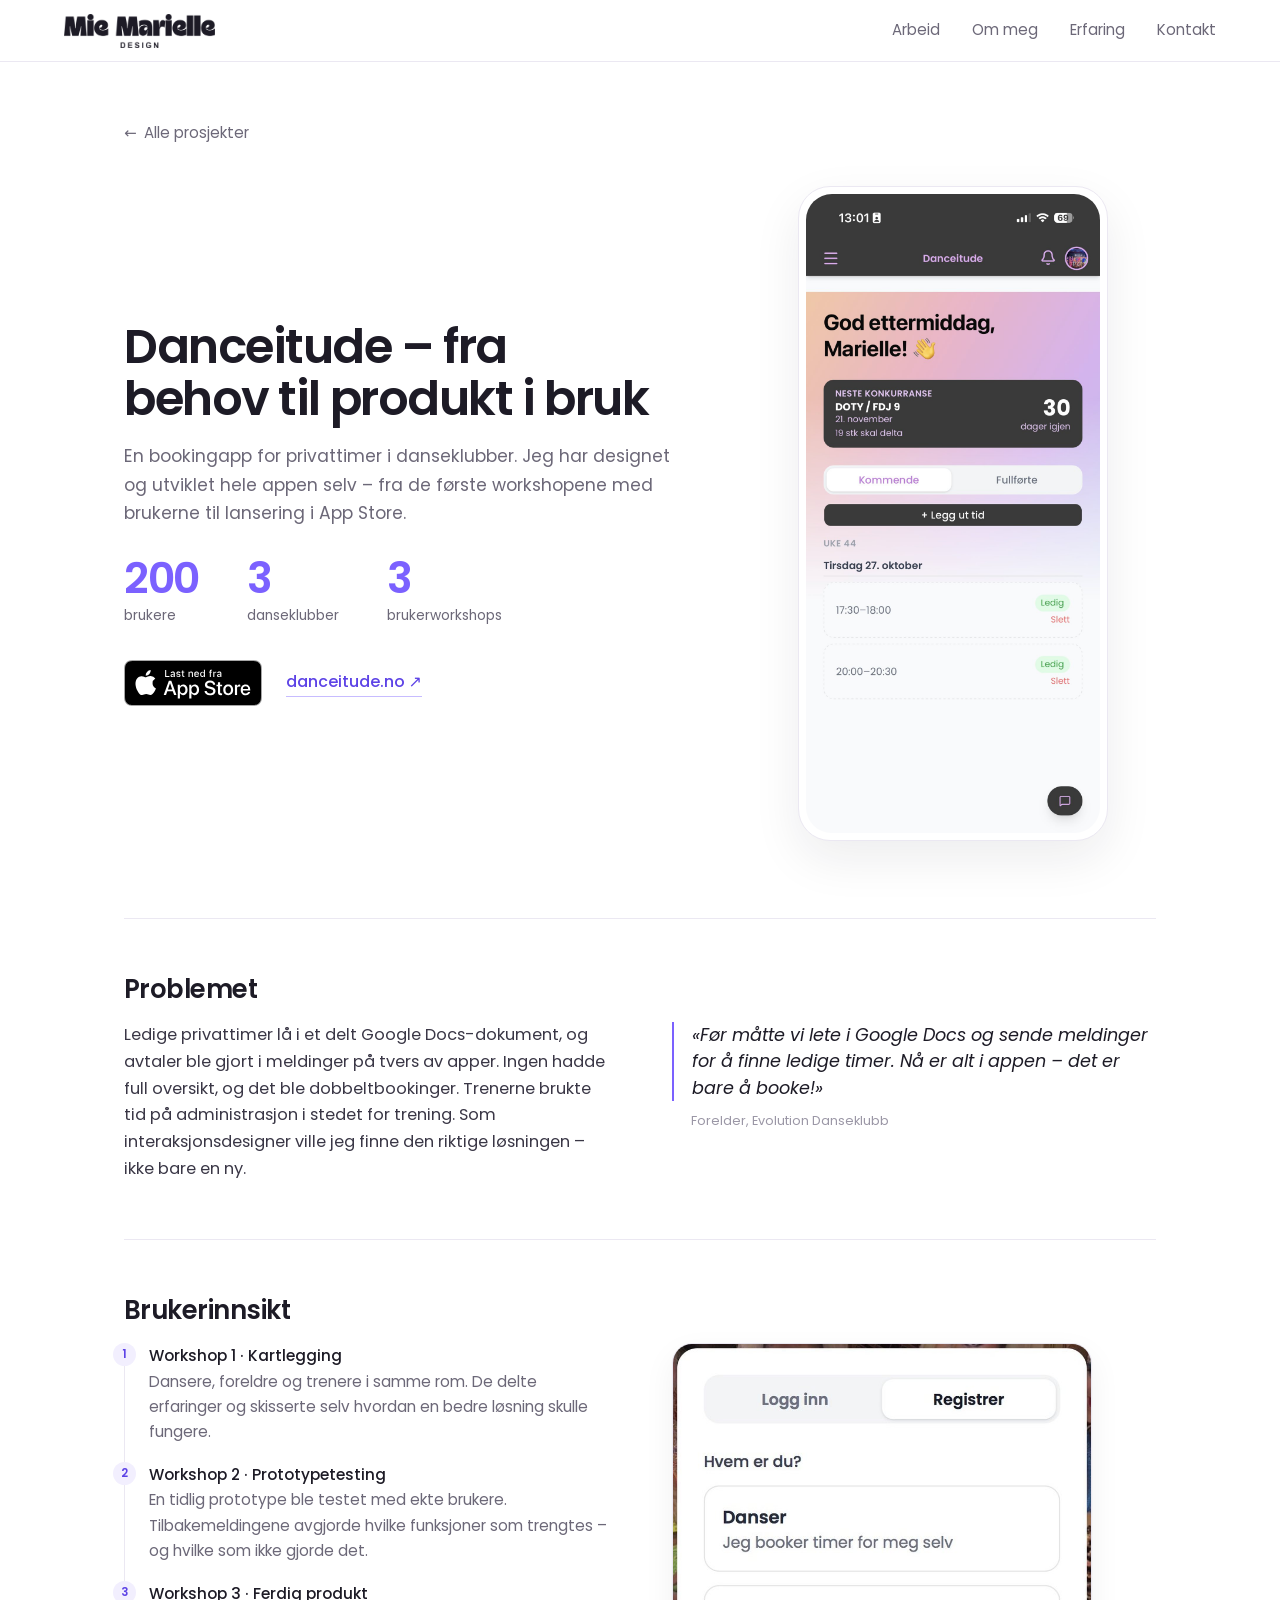
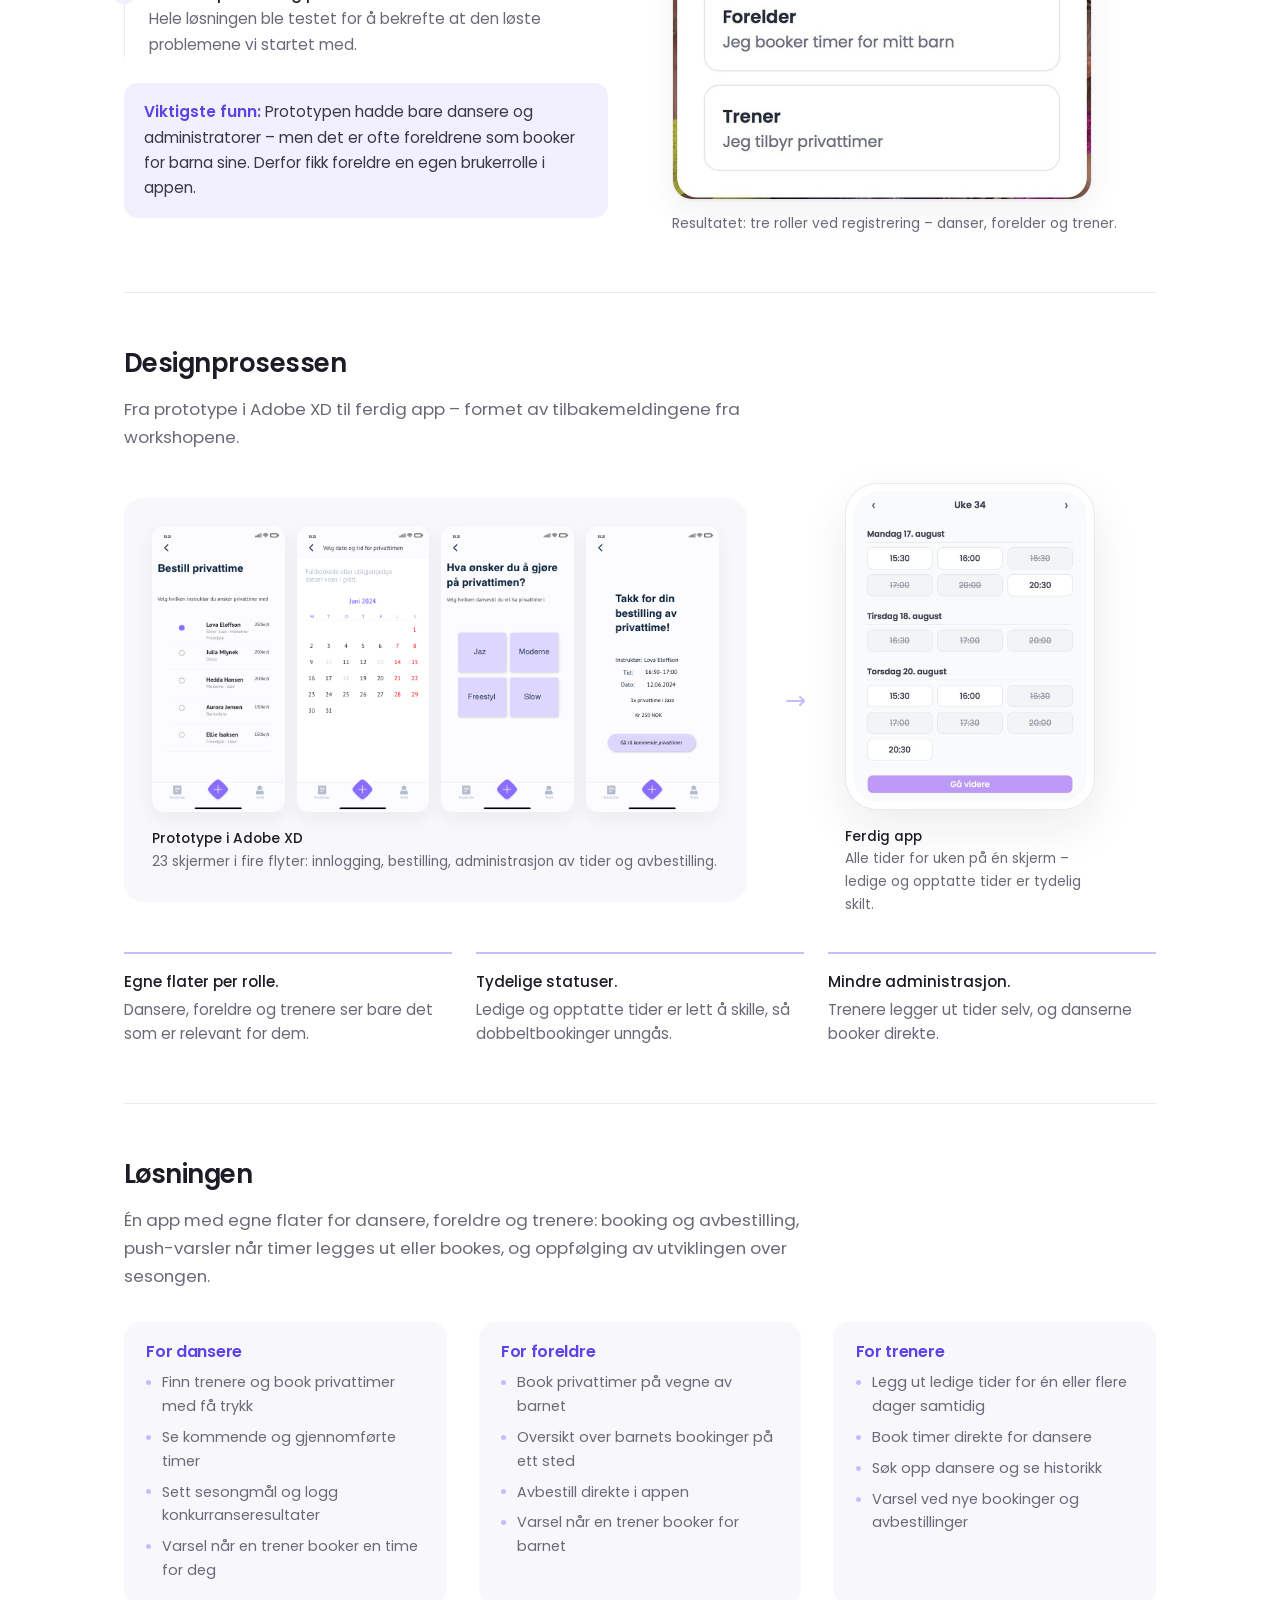
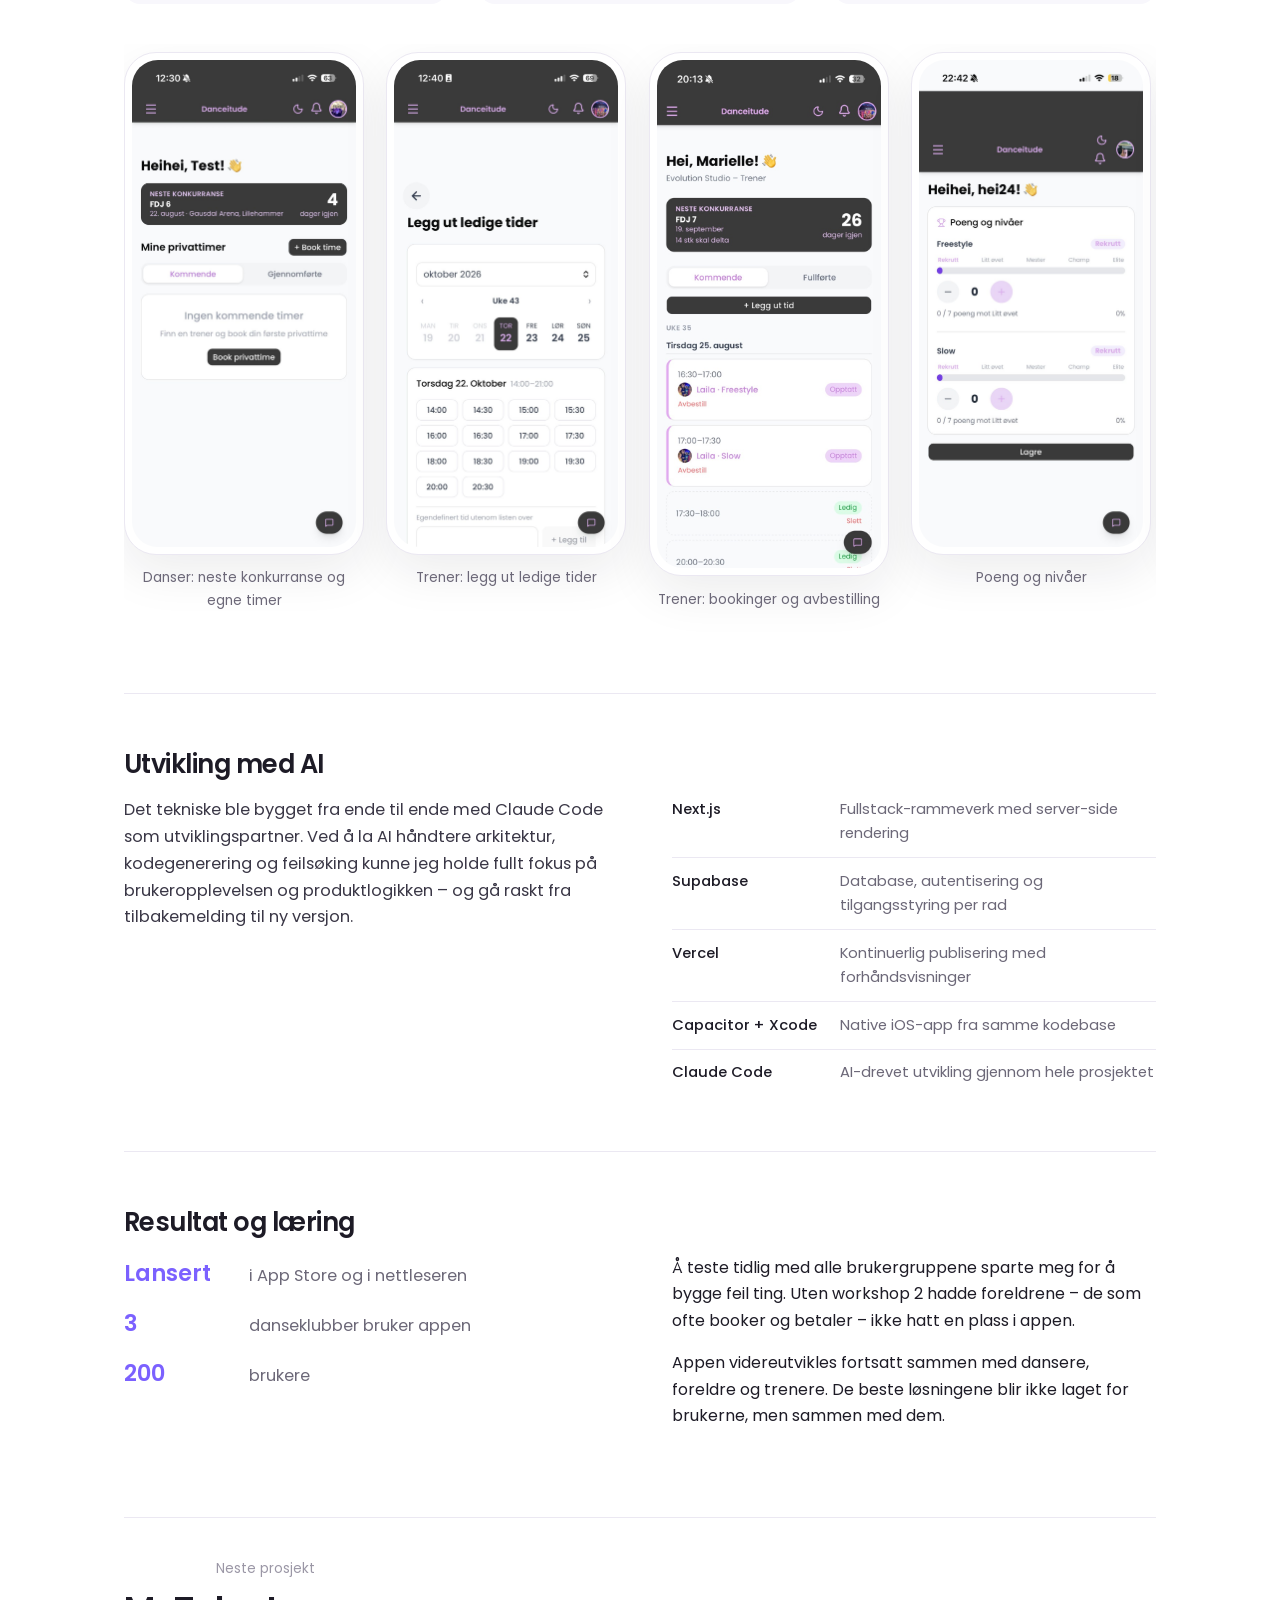
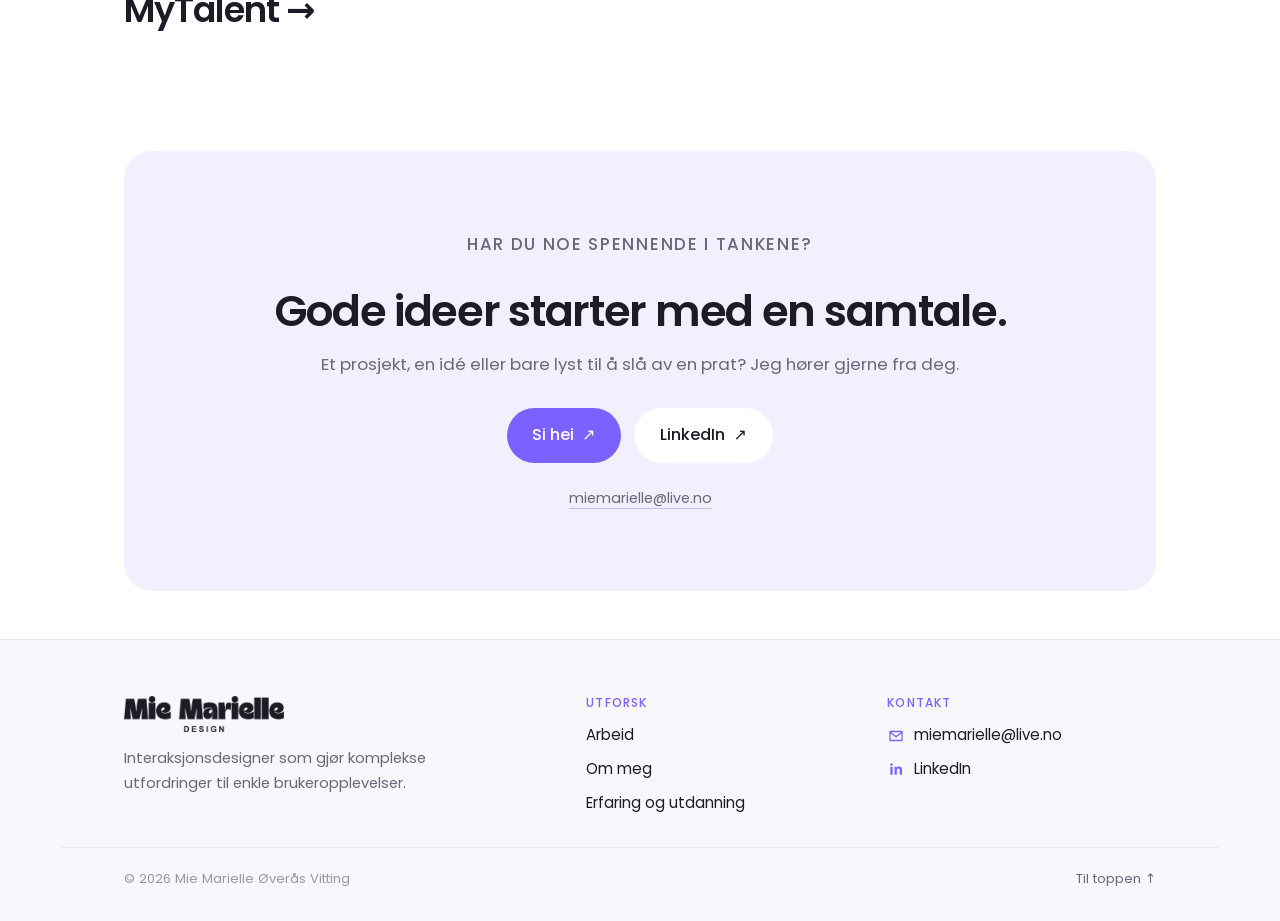
==== commit e7810def: "Ny footer med logo, snarveier, e-post og LinkedIn Co-Authored-By: Claude Opus 5.5 <noreply@anthropic" ====
--- a/danceitude.html
+++ b/danceitude.html
@@ -13,7 +13,7 @@
   <link rel="preconnect" href="https://fonts.googleapis.com">
   <link rel="preconnect" href="https://fonts.gstatic.com" crossorigin>
   <link href="https://fonts.googleapis.com/css2?family=Poppins:ital,wght@0,400;0,500;0,600;0,700;0,800;1,400&display=swap" rel="stylesheet">
-  <link rel="stylesheet" href="style.css?v=19">
+  <link rel="stylesheet" href="style.css?v=20">
 </head>
 <body class="caseside">
 
@@ -212,9 +212,34 @@
 
 </main>
 
-<footer>
-  <span>© 2026 Mie Marielle Øverås Vitting</span>
-  <span>miemarielle design</span>
+<footer class="bunn">
+  <div class="bunn-innhold">
+    <div class="bunn-merke">
+      <a href="index.html" class="bunn-logo"><img src="bilder/logo-miemarielle.png" alt="Mie Marielle Design" width="160" height="36"></a>
+      <p>Interaksjonsdesigner som gjør komplekse utfordringer til enkle brukeropplevelser.</p>
+    </div>
+    <nav class="bunn-kolonne" aria-label="Snarveier">
+      <h2>Utforsk</h2>
+      <a href="index.html#arbeid">Arbeid</a>
+      <a href="index.html#om">Om meg</a>
+      <a href="index.html#erfaring">Erfaring og utdanning</a>
+    </nav>
+    <div class="bunn-kolonne">
+      <h2>Kontakt</h2>
+      <a href="mailto:miemarielle@live.no">
+        <svg viewBox="0 0 24 24" aria-hidden="true"><path d="M4 6h16v12H4z M4 7l8 6 8-6" fill="none" stroke="currentColor" stroke-width="1.7" stroke-linejoin="round"/></svg>
+        miemarielle@live.no
+      </a>
+      <a href="https://www.linkedin.com/in/miemarielle/" target="_blank" rel="noopener">
+        <svg viewBox="0 0 24 24" aria-hidden="true"><path d="M4.5 9h3v10.5h-3z M6 4.3a1.75 1.75 0 1 1 0 3.5 1.75 1.75 0 0 1 0-3.5z M10 9h2.9v1.5c.5-.9 1.7-1.8 3.4-1.8 3.2 0 3.7 2 3.7 4.7v6.1h-3v-5.4c0-1.3 0-2.9-1.8-2.9s-2.1 1.4-2.1 2.8v5.5h-3z" fill="currentColor"/></svg>
+        LinkedIn
+      </a>
+    </div>
+  </div>
+  <div class="bunn-linje">
+    <span>© 2026 Mie Marielle Øverås Vitting</span>
+    <a href="#" class="til-toppen">Til toppen <span aria-hidden="true">↑</span></a>
+  </div>
 </footer>
 
 <script src="script.js?v=14"></script>
--- a/style.css
+++ b/style.css
@@ -211,10 +211,25 @@
 .kontakt-epost a { color: var(--dempet); text-decoration: none; border-bottom: 1px solid var(--lilla-lys); }
 .kontakt-epost a:hover { color: var(--tekst); }
 
-footer {
-  max-width: var(--bredde); margin: 0 auto; display: flex; justify-content: space-between;
-  padding: 1.5rem var(--kant) 2.5rem; font-size: .84rem; color: var(--svak);
-}
+.bunn { border-top: 1px solid var(--linje); background: var(--bg-myk); margin-top: 2rem; }
+.bunn-innhold {
+  max-width: var(--bredde); margin: 0 auto; padding: clamp(2.5rem, 5vw, 3.5rem) var(--kant) 2rem;
+  display: grid; grid-template-columns: 1.6fr 1fr 1fr; gap: 2rem;
+}
+.bunn-logo img { height: 36px; width: auto; }
+.bunn-merke p { margin-top: .9rem; max-width: 320px; font-size: .92rem; color: var(--dempet); }
+.bunn-kolonne { display: flex; flex-direction: column; gap: .55rem; }
+.bunn-kolonne h2 { font-size: .75rem; font-weight: 500; letter-spacing: .1em; text-transform: uppercase; color: var(--lilla); margin-bottom: .3rem; }
+.bunn-kolonne a { display: inline-flex; align-items: center; gap: .55rem; text-decoration: none; color: var(--tekst); font-size: .94rem; width: fit-content; }
+.bunn-kolonne a:hover { color: var(--lilla-mork); }
+.bunn-kolonne svg { width: 18px; height: 18px; color: var(--lilla); flex-shrink: 0; }
+.bunn-linje {
+  max-width: var(--bredde); margin: 0 auto; padding: 1.2rem var(--kant) 2rem;
+  display: flex; justify-content: space-between; gap: 1rem; font-size: .82rem; color: var(--svak);
+  border-top: 1px solid var(--linje);
+}
+.til-toppen { color: var(--dempet); text-decoration: none; }
+.til-toppen:hover { color: var(--lilla-mork); }
 
 /* ==========================================================
    Casesider
@@ -377,7 +392,7 @@
   .workshop-galleri img { height: auto; aspect-ratio: 4 / 3; }
   .eu-liste li { grid-template-columns: 1fr; gap: .15rem; }
   nav a:not(:last-child) { display: none; }
-  footer { flex-direction: column; gap: .3rem; }
+  .bunn-innhold { grid-template-columns: 1fr; gap: 1.8rem; }
 }
 @media (max-width: 900px) {
   .logo img { height: 32px; }
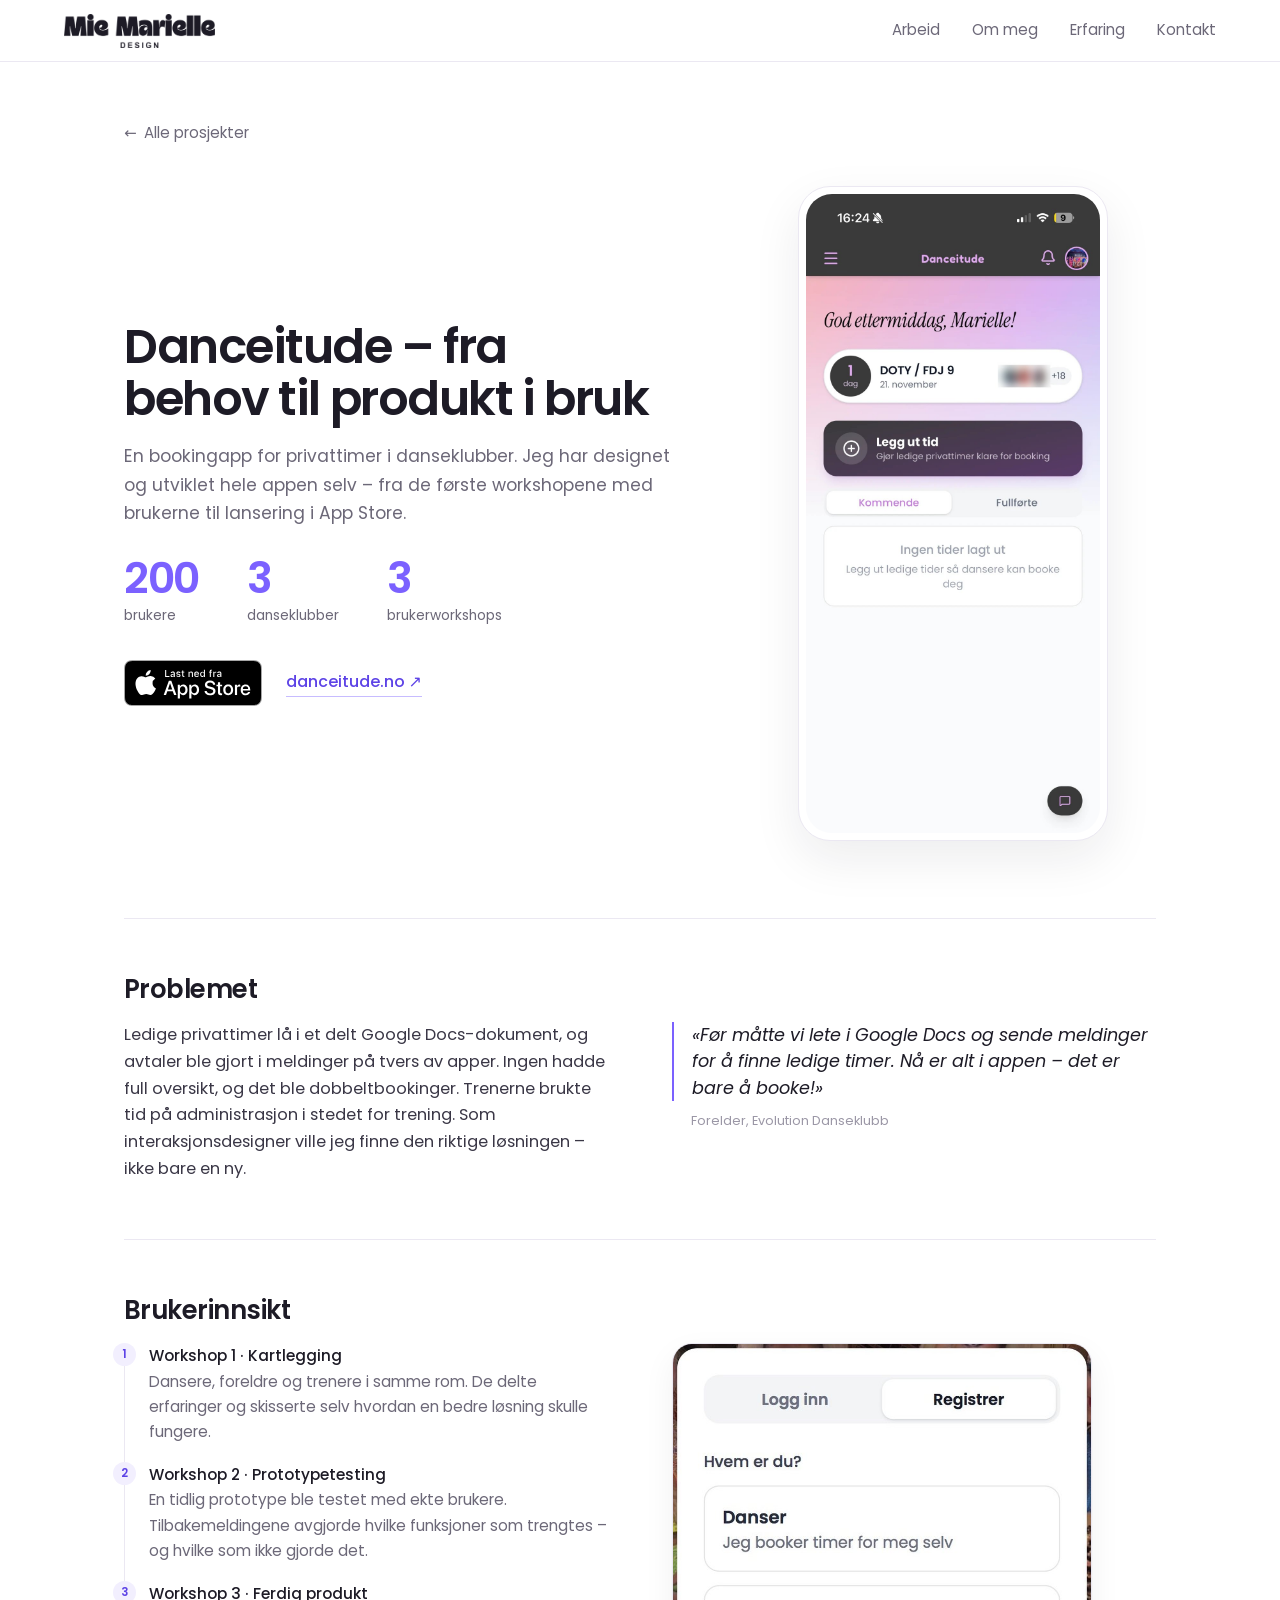
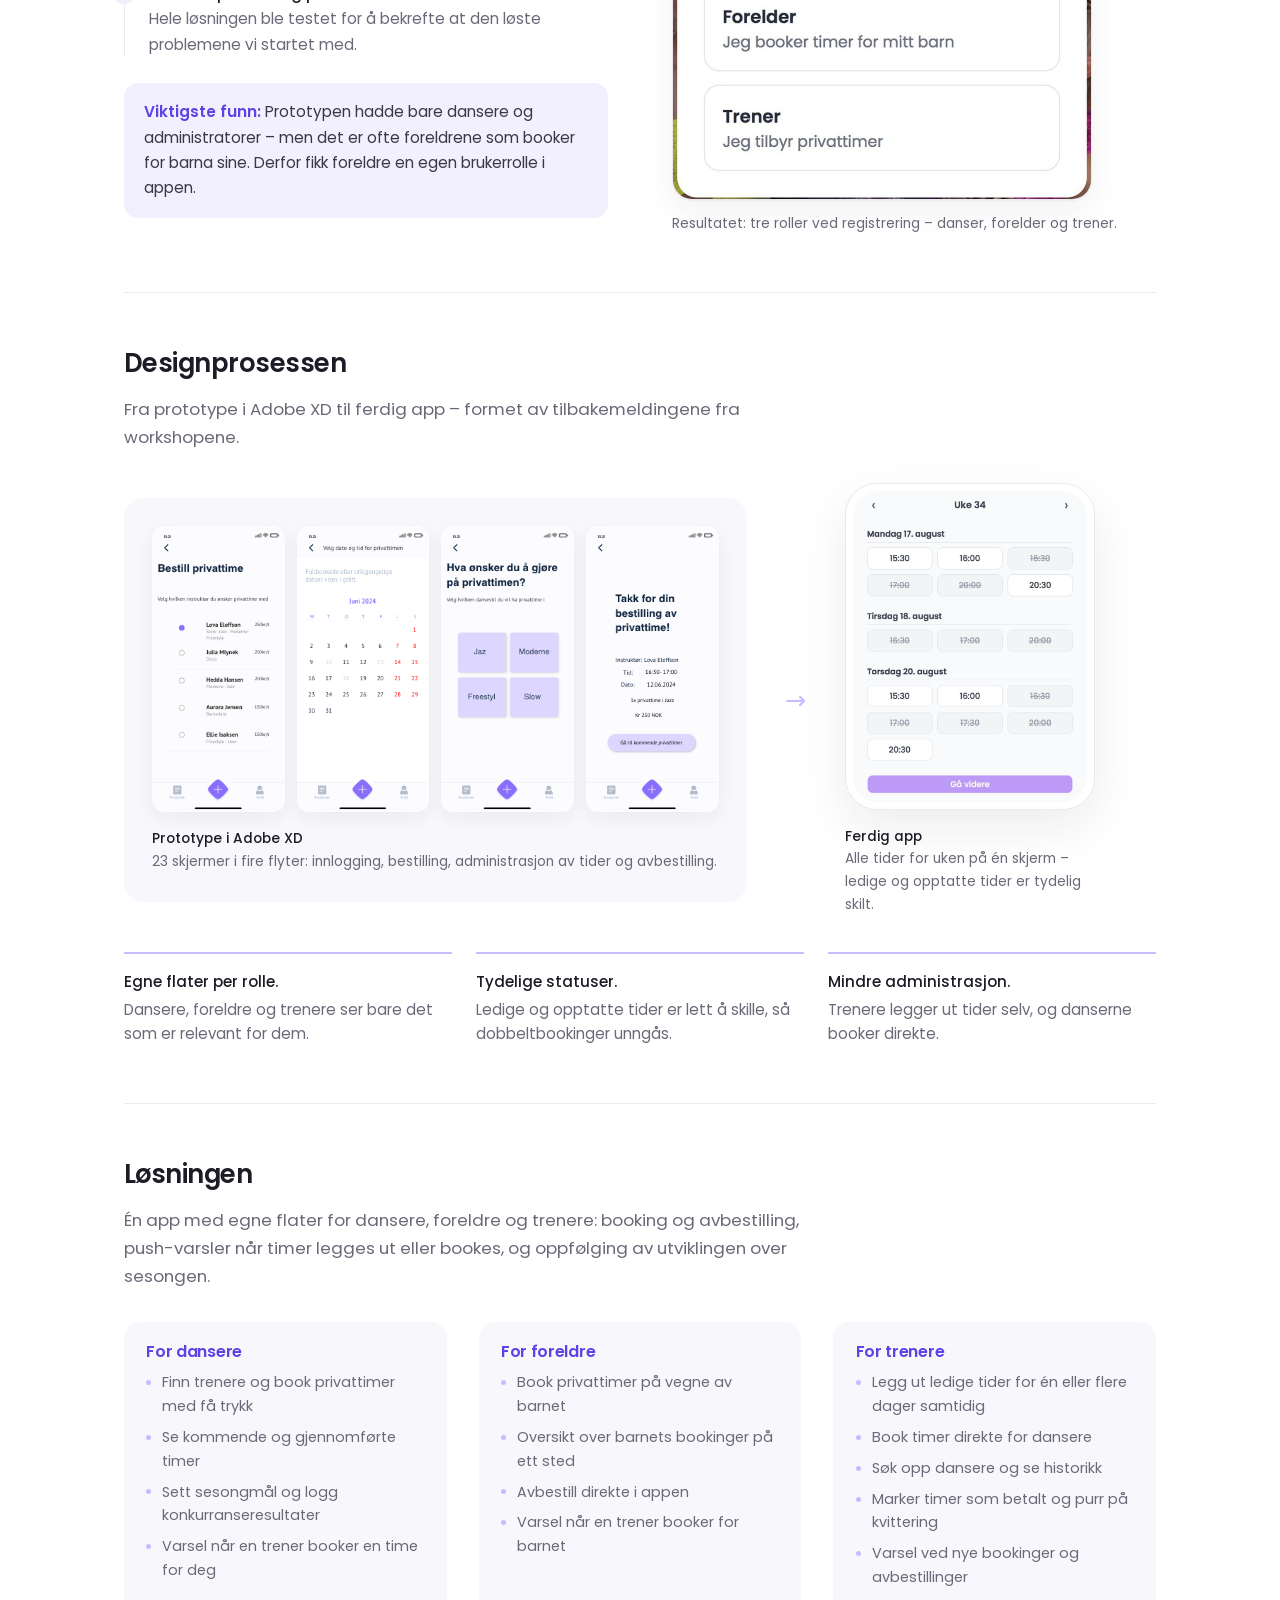
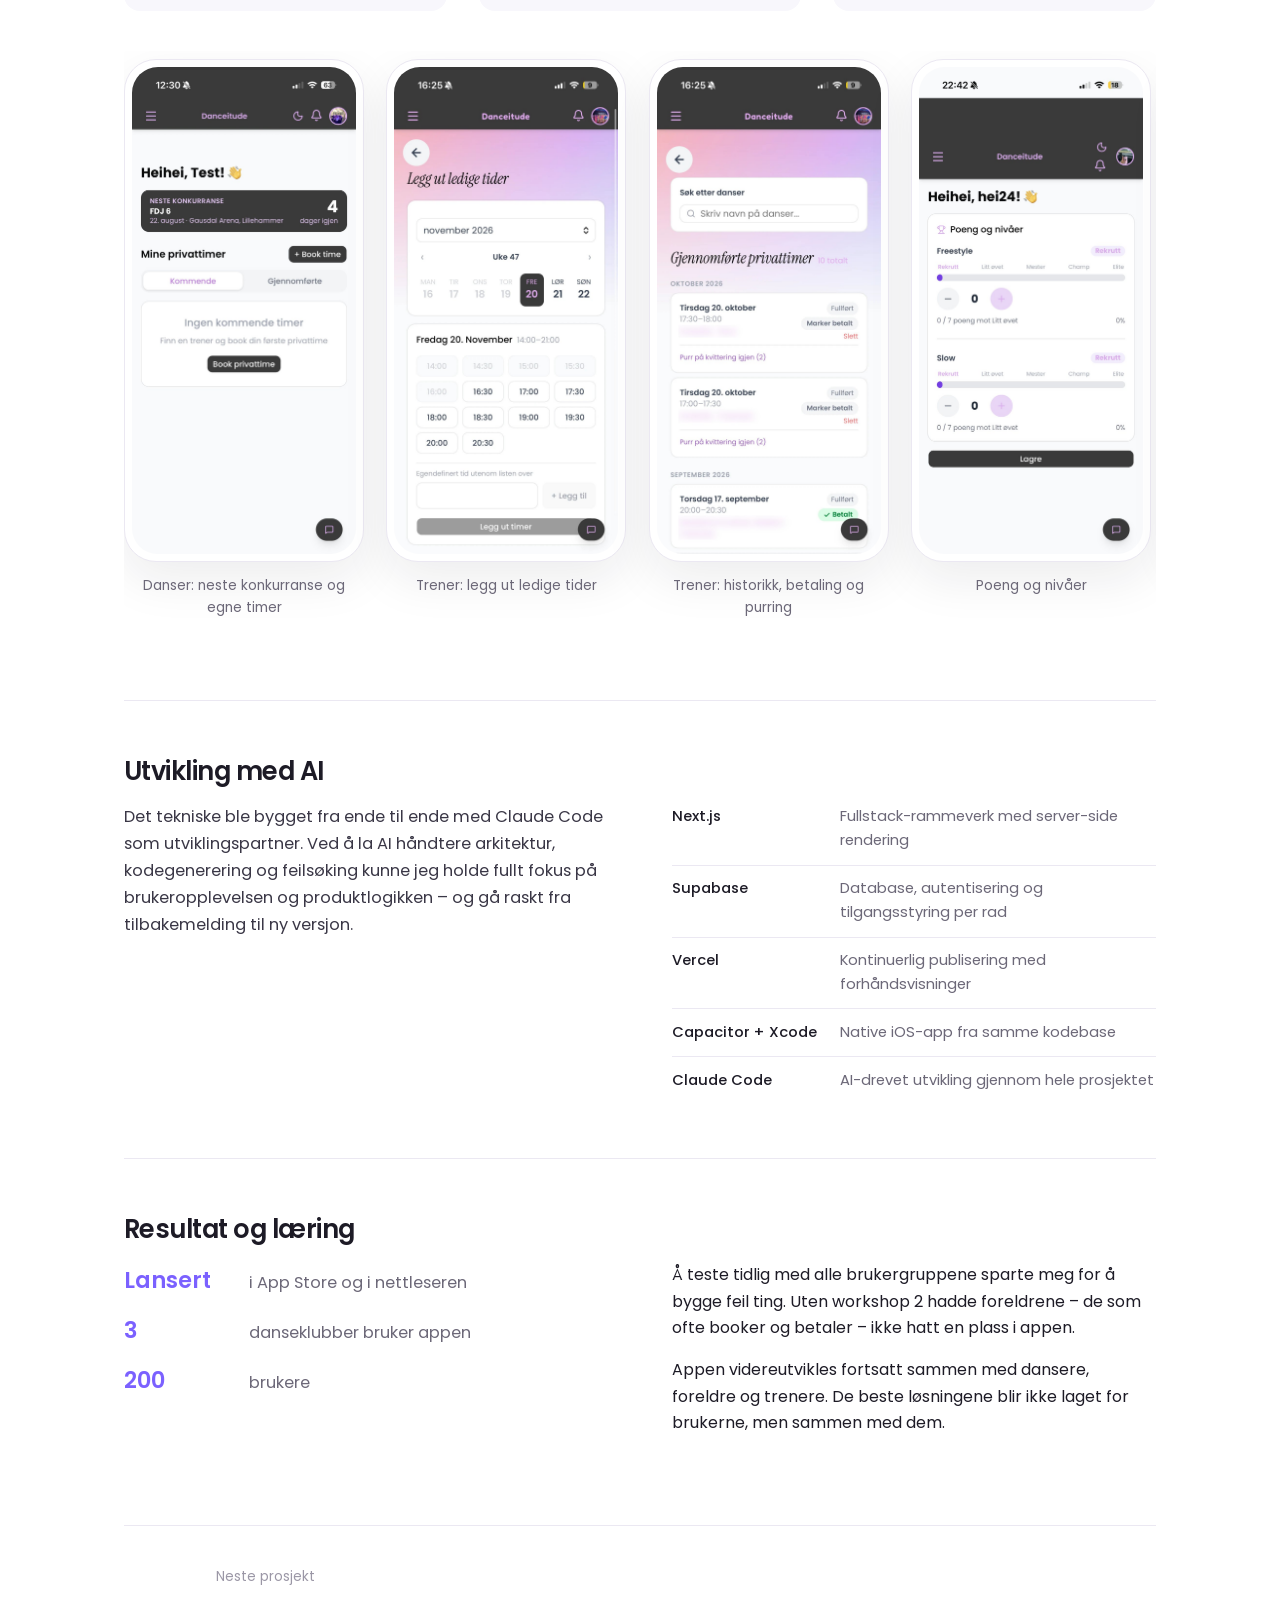
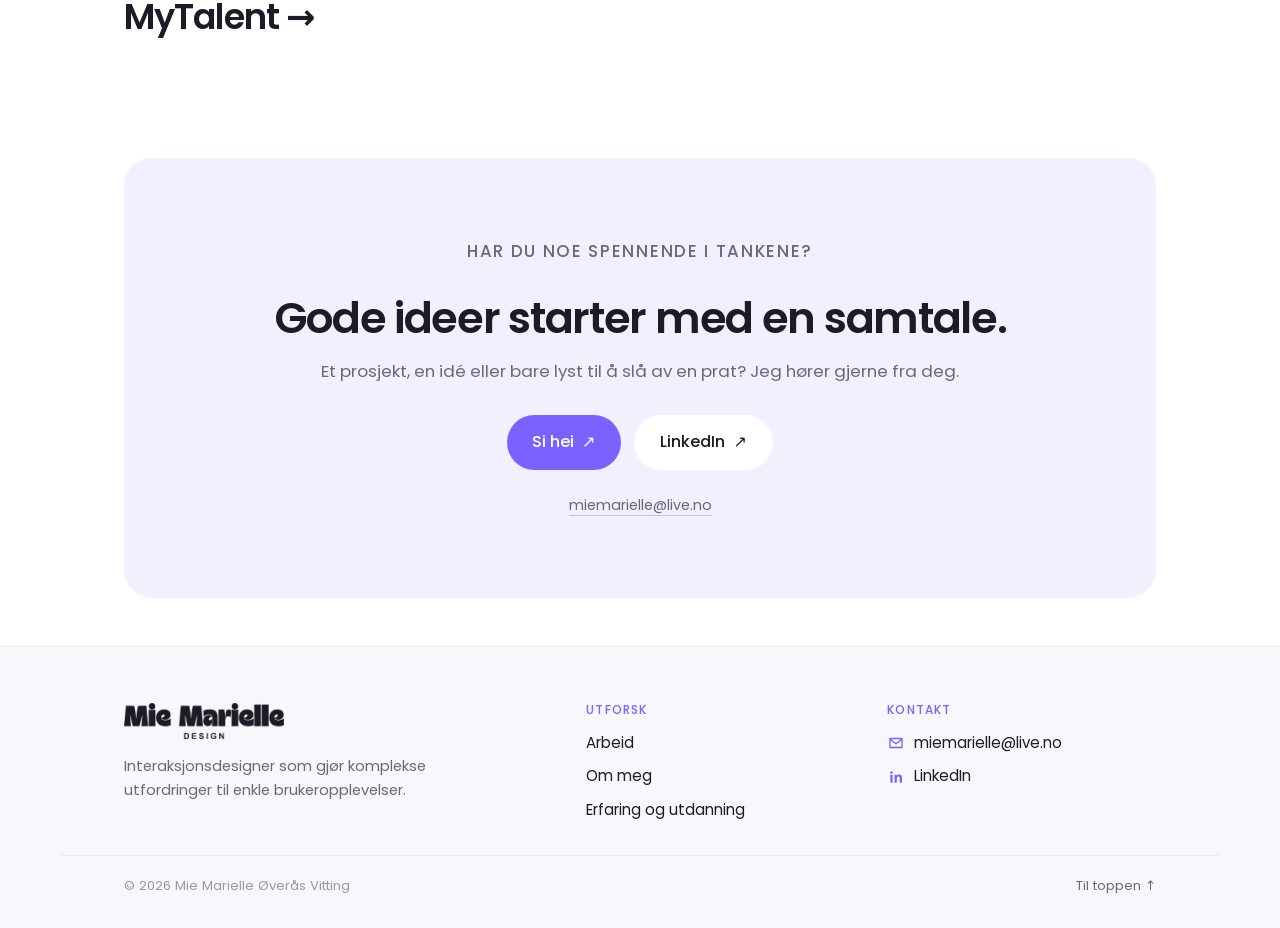
==== commit 91d86aed: "Nye skjermbilder fra Danceitude med navn skjult Ny trenerforside og visning for å legge ut tider, og" ====
--- a/danceitude.html
+++ b/danceitude.html
@@ -13,7 +13,7 @@
   <link rel="preconnect" href="https://fonts.googleapis.com">
   <link rel="preconnect" href="https://fonts.gstatic.com" crossorigin>
   <link href="https://fonts.googleapis.com/css2?family=Poppins:ital,wght@0,400;0,500;0,600;0,700;0,800;1,400&display=swap" rel="stylesheet">
-  <link rel="stylesheet" href="style.css?v=20">
+  <link rel="stylesheet" href="style.css?v=21">
 </head>
 <body class="caseside">
 
@@ -52,7 +52,7 @@
           </div>
         </div>
           <figure class="di-telefon di-stor">
-            <div class="di-ramme"><img src="bilder/danceitude/trener-forside.jpg" alt="Trenerens forside i Danceitude: nedtelling til neste konkurranse, knapp for å legge ut tid og ledige timer"></div>
+            <div class="di-ramme"><img src="bilder/danceitude/trener-forside.jpg?v=2" alt="Trenerens forside i Danceitude: nedtelling til neste konkurranse, knapp for å legge ut tid og ledige timer"></div>
           </figure>
       </div>
       <section class="di-del di-problem">
@@ -135,6 +135,7 @@
               <li>Legg ut ledige tider for én eller flere dager samtidig</li>
               <li>Book timer direkte for dansere</li>
               <li>Søk opp dansere og se historikk</li>
+              <li>Marker timer som betalt og purr på kvittering</li>
               <li>Varsel ved nye bookinger og avbestillinger</li>
             </ul>
           </div>
@@ -145,12 +146,12 @@
             <figcaption>Danser: neste konkurranse og egne timer</figcaption>
           </figure>
           <figure class="di-telefon ">
-            <div class="di-ramme"><img src="bilder/danceitude/legg-ut-tider.jpg" alt="Treneren legger ut ledige tider i en kalender" loading="lazy"></div>
+            <div class="di-ramme"><img src="bilder/danceitude/legg-ut-tider.jpg?v=2" alt="Treneren velger dag i ukevisningen og legger ut ledige tider, med mulighet for egendefinert tid" loading="lazy"></div>
             <figcaption>Trener: legg ut ledige tider</figcaption>
           </figure>
           <figure class="di-telefon ">
-            <div class="di-ramme"><img src="bilder/danceitude-app.jpg" alt="Trenerens oversikt over bookede timer med mulighet til å avbestille" loading="lazy"></div>
-            <figcaption>Trener: bookinger og avbestilling</figcaption>
+            <div class="di-ramme"><img src="bilder/danceitude/historikk-betaling.jpg" alt="Trenerens oversikt over gjennomførte privattimer med søk etter danser, status, knapp for å markere som betalt og purring på kvittering" loading="lazy"></div>
+            <figcaption>Trener: historikk, betaling og purring</figcaption>
           </figure>
           <figure class="di-telefon ">
             <div class="di-ramme"><img src="bilder/danceitude/poeng-og-nivaer.jpg" alt="Poeng og nivåer i freestyle og slow" loading="lazy"></div>
--- a/style.css
+++ b/style.css
@@ -60,13 +60,14 @@
   display: grid; grid-template-columns: 1.15fr .85fr; gap: clamp(2rem, 5vw, 5rem); align-items: center;
 }
 .hero h1 {
-  font-weight: 600; font-size: clamp(2.2rem, 4.2vw, 3.8rem); line-height: 1.08; letter-spacing: -0.035em;
+  color: var(--tekst); font-weight: 600; font-size: clamp(2.2rem, 4.2vw, 3.8rem); line-height: 1.08; letter-spacing: -0.035em;
   margin-bottom: 1.6rem;
 }
 .hero h1 { text-wrap: balance; }
-.hero-hei { font-size: clamp(1.05rem, 1.5vw, 1.25rem); font-weight: 500; color: var(--lilla-mork); margin-bottom: 1rem; }
+.hero-hei { font-size: clamp(1.05rem, 1.5vw, 1.25rem); font-weight: 600; color: var(--tekst); margin-bottom: 1rem; }
 .lilla { color: var(--lilla); }
-.hero .ingress { font-size: clamp(1rem, 1.3vw, 1.08rem); color: var(--dempet); max-width: 600px; margin-bottom: 1rem; }
+.hero .ingress { font-size: clamp(1rem, 1.3vw, 1.1rem); color: var(--tekst); max-width: 600px; margin-bottom: 1rem; }
+.hero-handling .knapp { font-weight: 600; }
 .hero-handling { margin-top: 2rem; display: flex; gap: 1rem; align-items: center; }
 
 .hero-enheter { position: relative; height: clamp(420px, 42vw, 540px); }
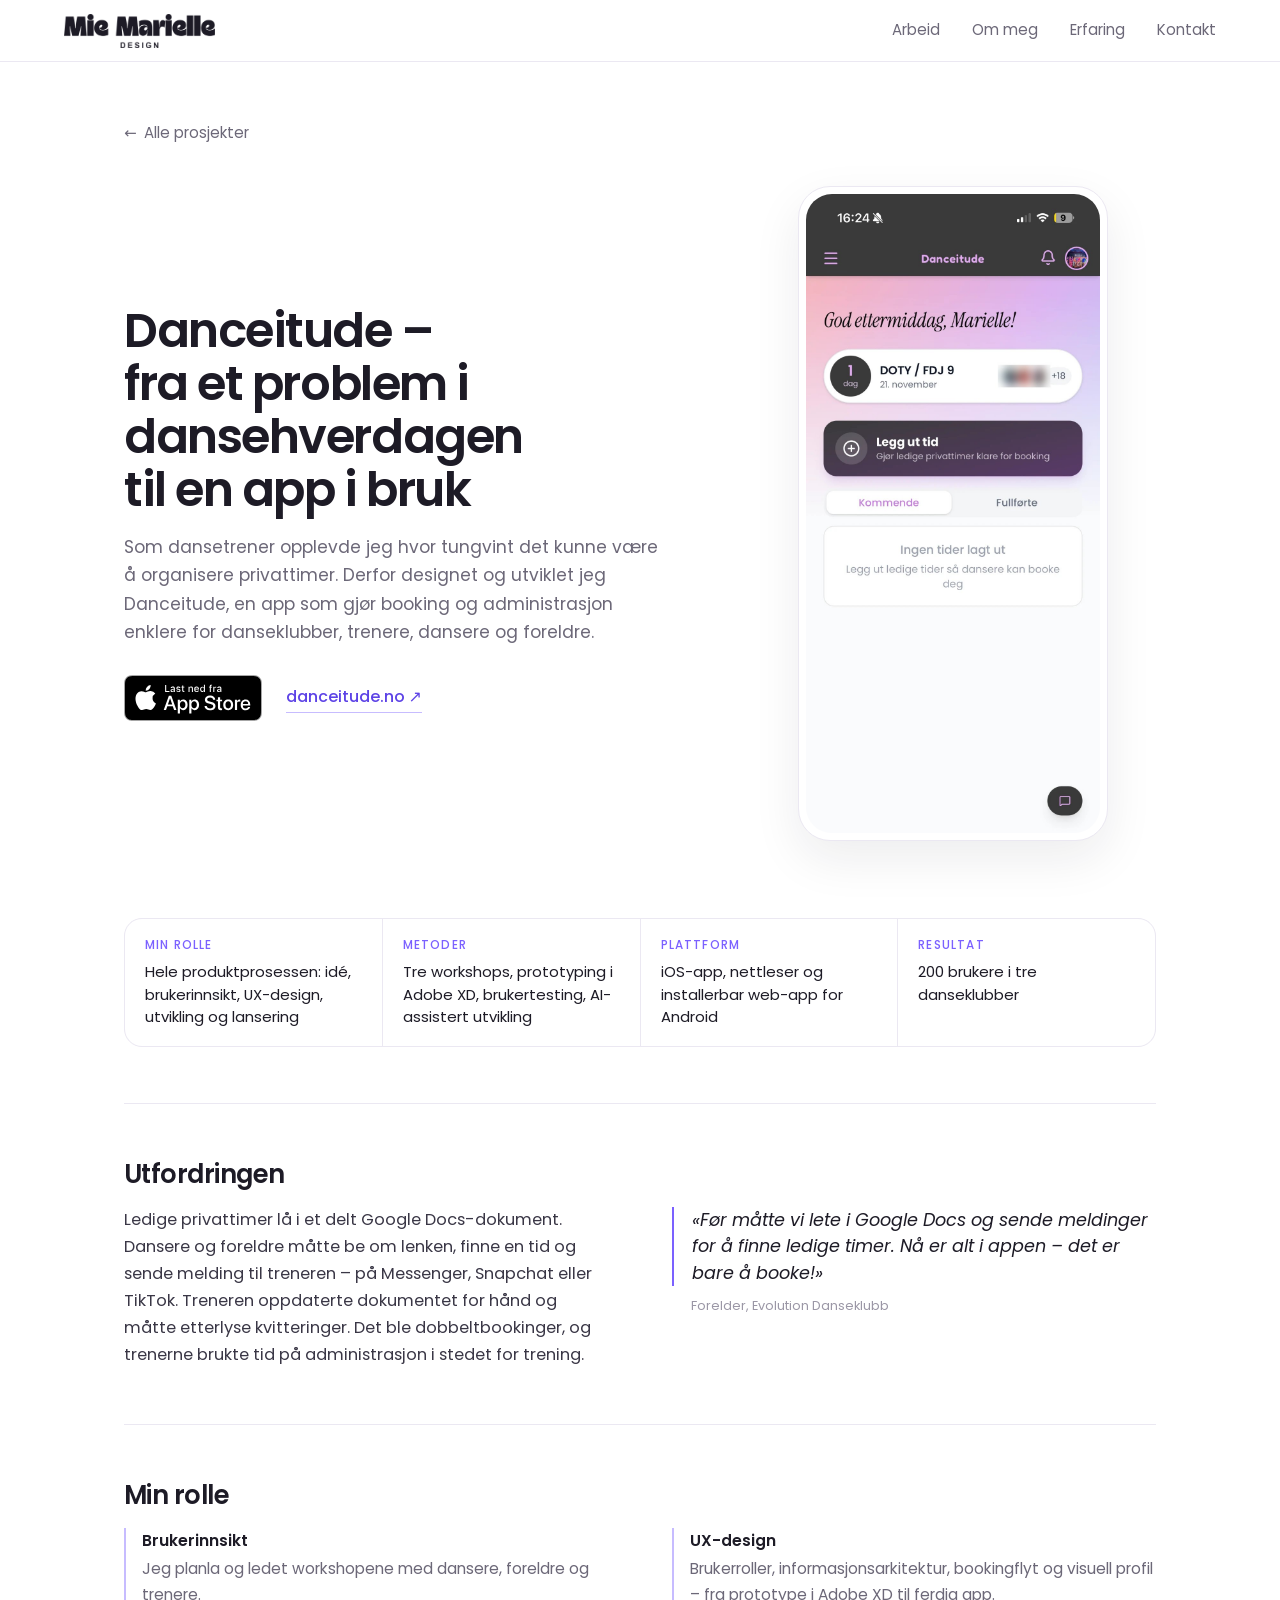
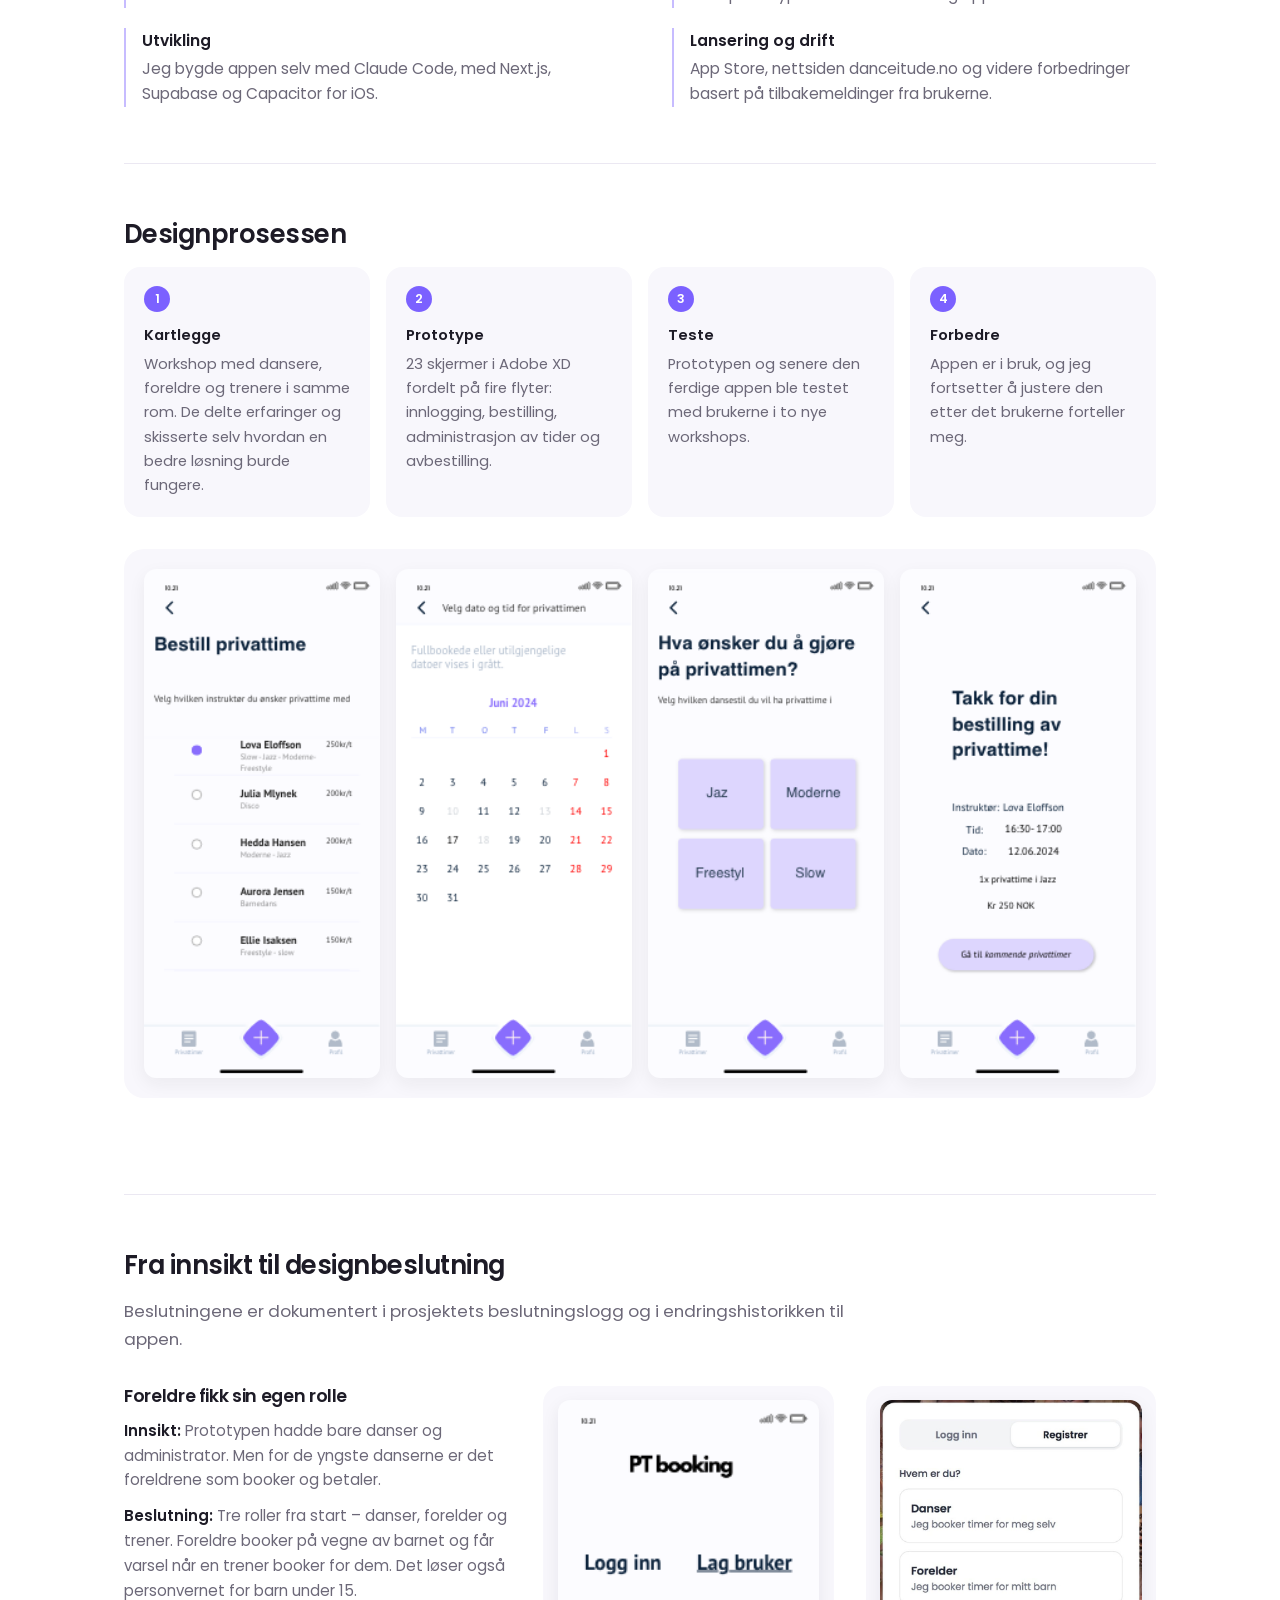
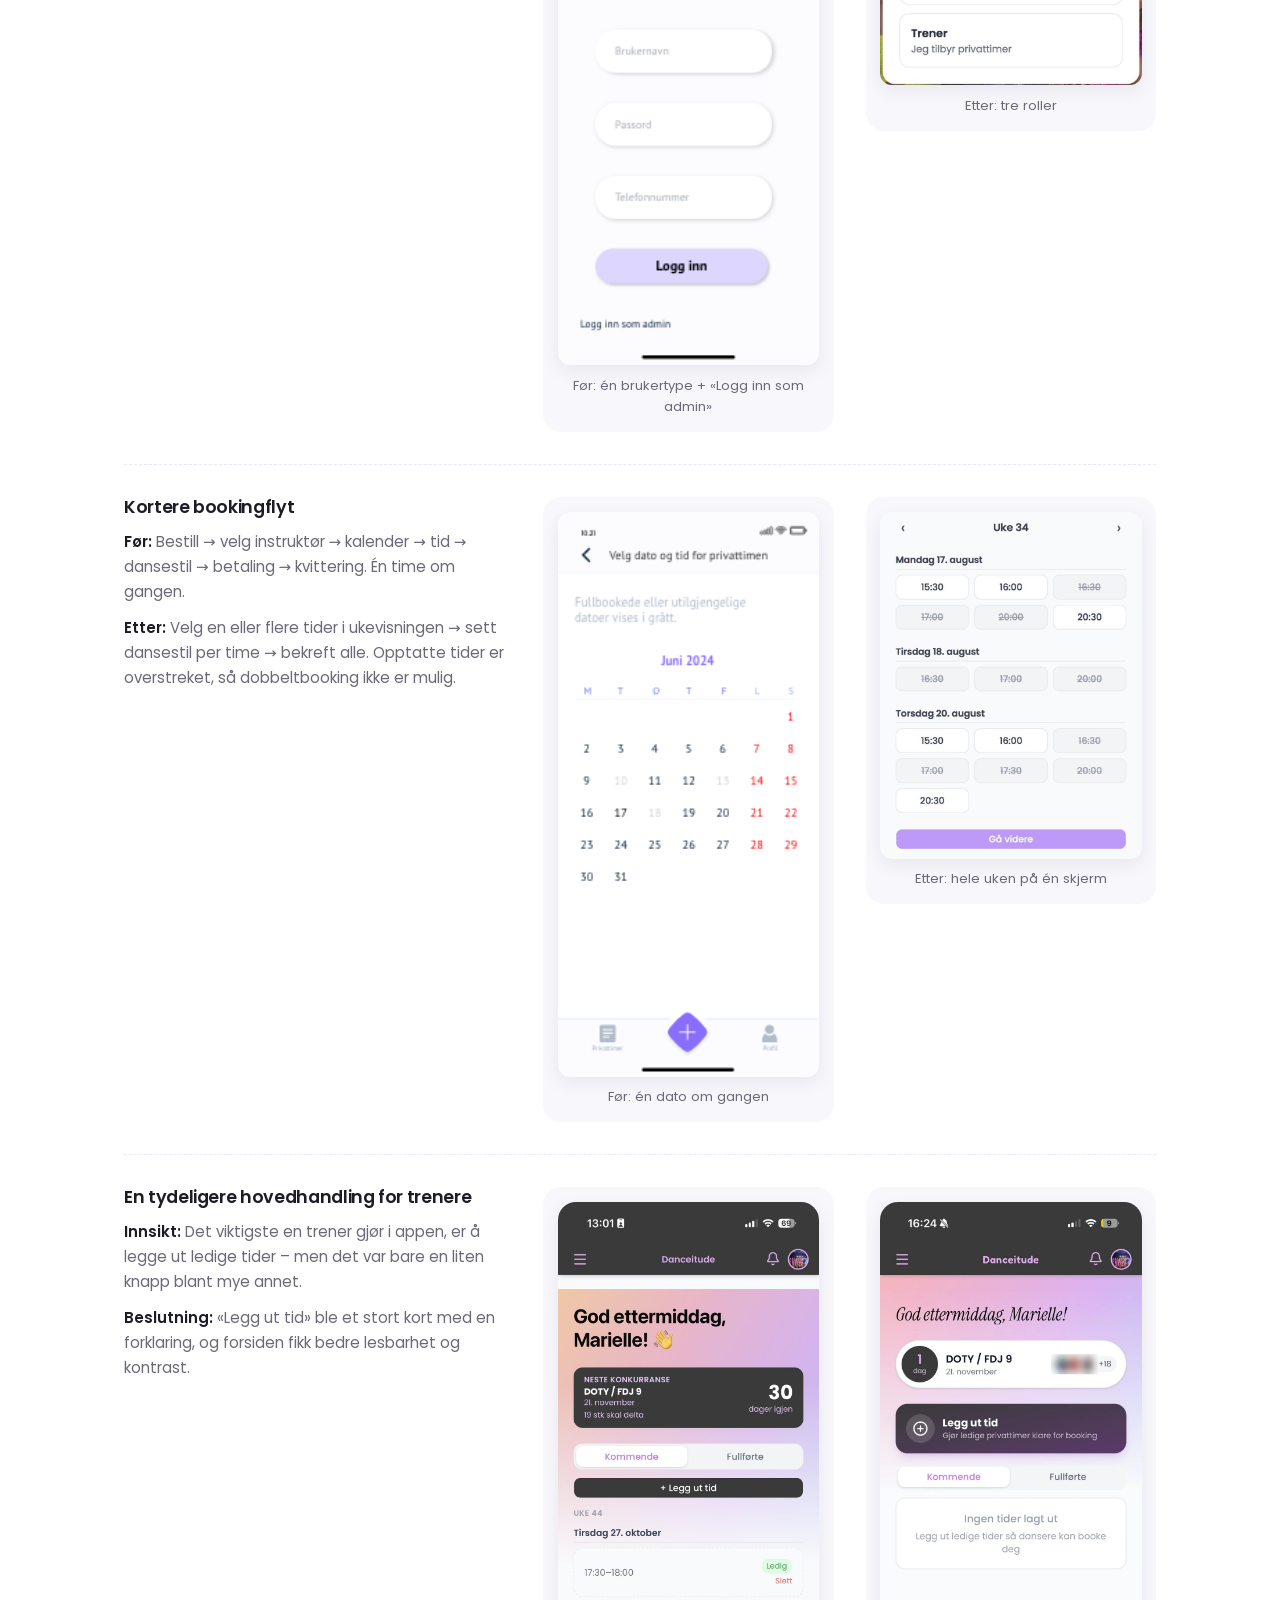
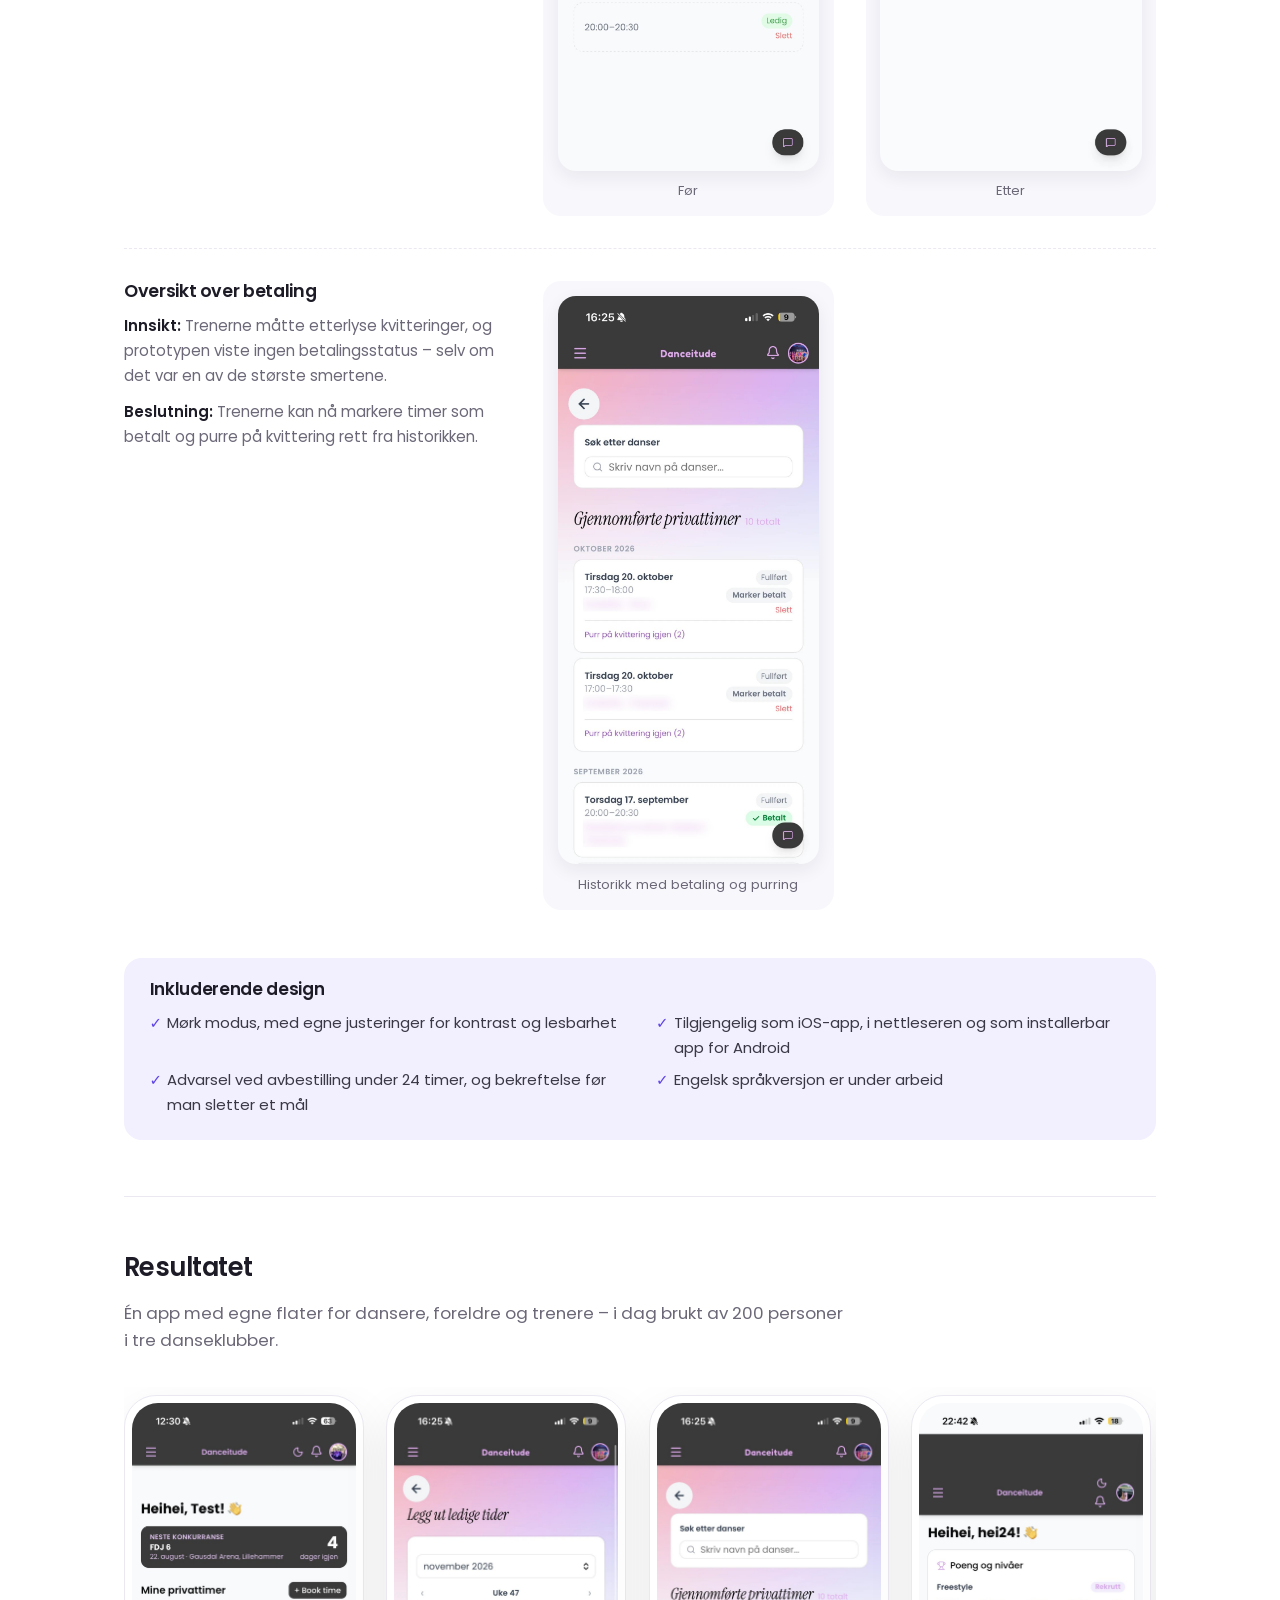
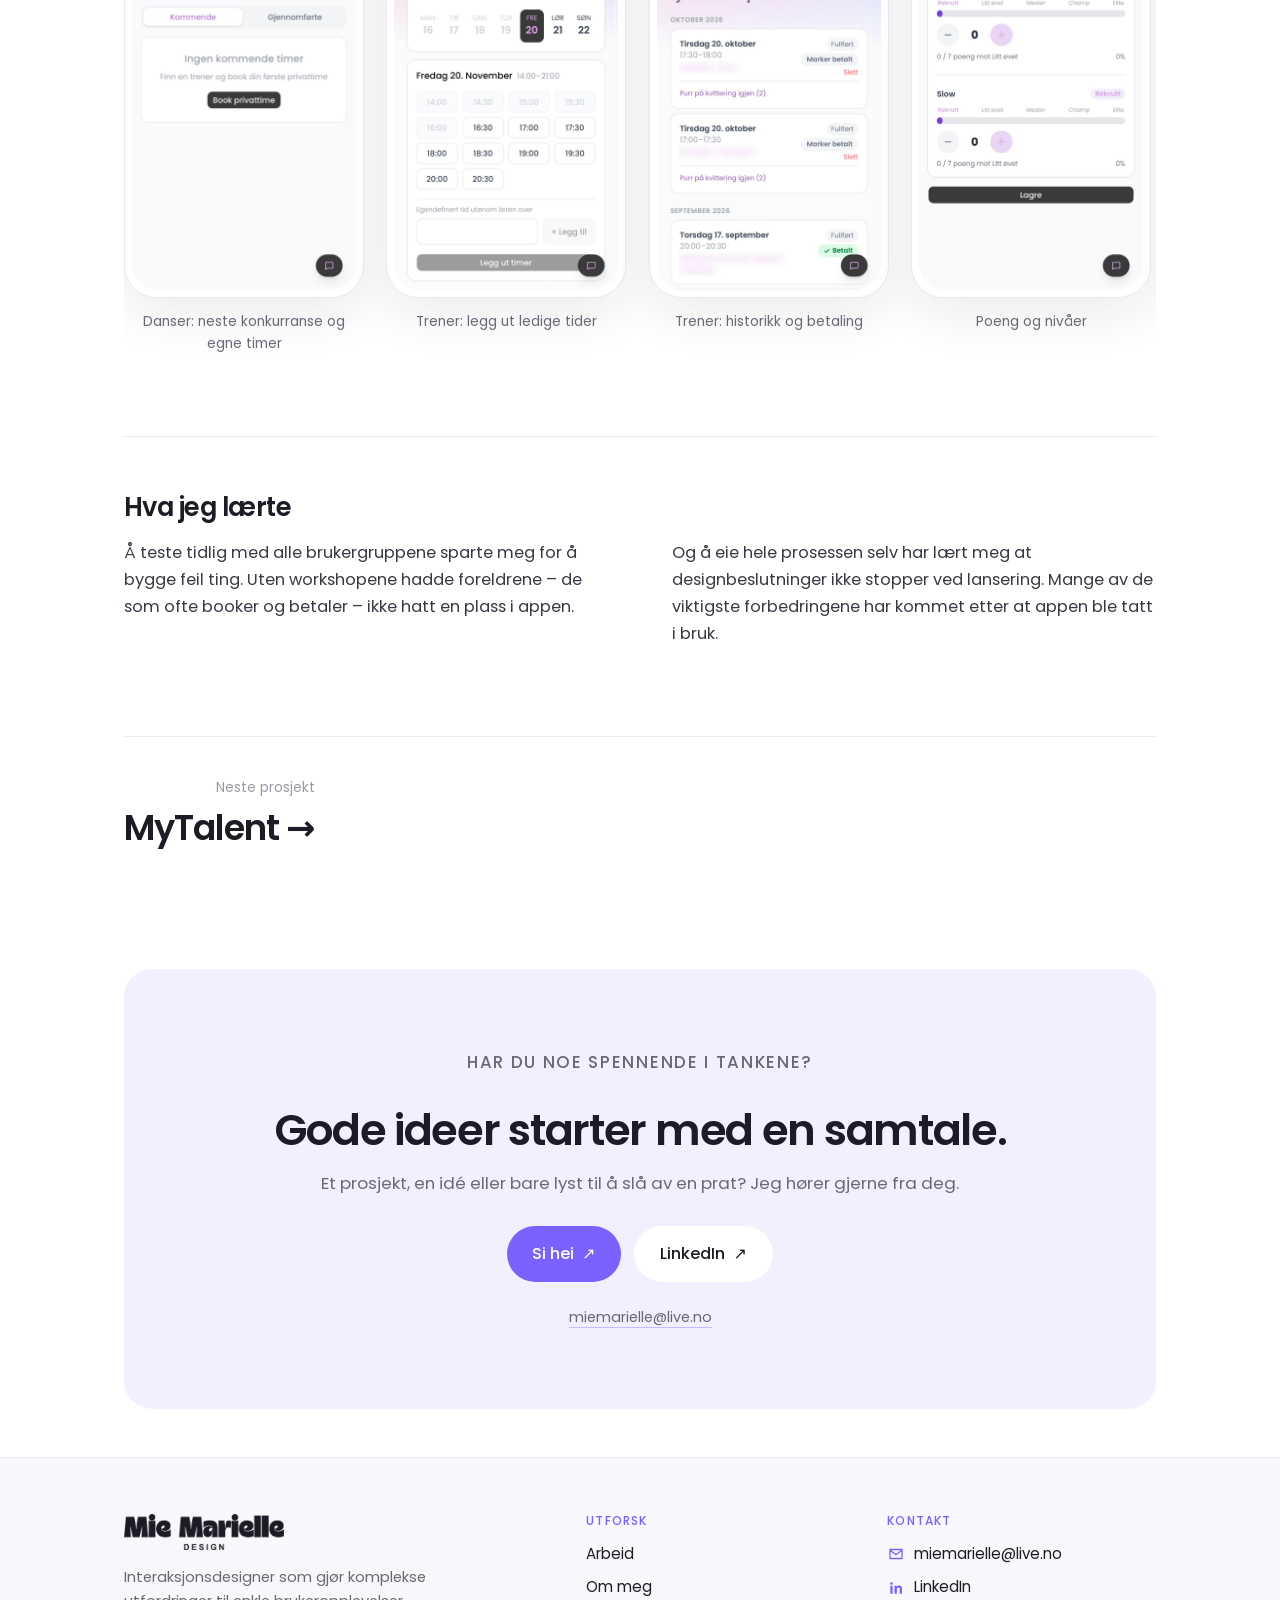
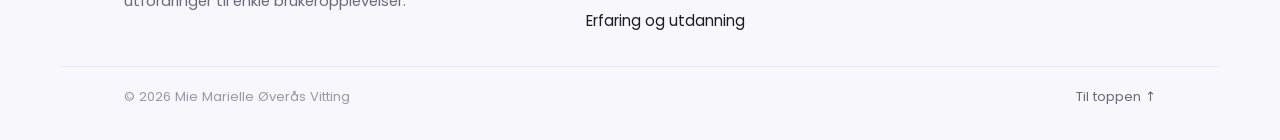
==== commit 72c8de53: "Gjennomarbeidede UX-caser for MyTalent og Danceitude Begge casene følger samme oppbygging: introduks" ====
--- a/danceitude.html
+++ b/danceitude.html
@@ -3,7 +3,7 @@
 <head>
   <meta charset="utf-8">
   <meta name="viewport" content="width=device-width, initial-scale=1">
-  <title>Danceitude – UX-case | Mie Marielle</title>
+  <title>Danceitude – fra et problem i dansehverdagen til en app i bruk | Mie Marielle</title>
   <meta name="description" content="Hvordan en bookingapp for danseklubber ble utviklet sammen med dansere, foreldre og trenere – fra Google Docs til App Store.">
   <meta property="og:title" content="Danceitude – UX-case | Mie Marielle">
   <meta property="og:description" content="Hvordan en bookingapp for danseklubber ble utviklet sammen med dansere, foreldre og trenere – fra Google Docs til App Store.">
@@ -13,7 +13,7 @@
   <link rel="preconnect" href="https://fonts.googleapis.com">
   <link rel="preconnect" href="https://fonts.gstatic.com" crossorigin>
   <link href="https://fonts.googleapis.com/css2?family=Poppins:ital,wght@0,400;0,500;0,600;0,700;0,800;1,400&display=swap" rel="stylesheet">
-  <link rel="stylesheet" href="style.css?v=21">
+  <link rel="stylesheet" href="style.css?v=22">
 </head>
 <body class="caseside">
 
@@ -34,16 +34,12 @@
 <main id="innhold" class="case-main">
   <a class="tilbake" href="index.html#arbeid"><span aria-hidden="true">←</span> Alle prosjekter</a>
 
-    <article class="case-bred di-case">
+    <article class="case-bred di-case ux-case">
+
       <div class="di-intro">
         <div class="di-intro-tekst">
-          <h1>Danceitude – fra behov til produkt i bruk</h1>
-          <p class="case-ingress">En bookingapp for privattimer i danseklubber. Jeg har designet og utviklet hele appen selv – fra de første workshopene med brukerne til lansering i App Store.</p>
-          <ul class="di-tall">
-            <li><b>200</b><span>brukere</span></li>
-            <li><b>3</b><span>danseklubber</span></li>
-            <li><b>3</b><span>brukerworkshops</span></li>
-          </ul>
+          <h1>Danceitude – fra et problem i dansehverdagen til en app i bruk</h1>
+          <p class="case-ingress">Som dansetrener opplevde jeg hvor tungvint det kunne være å organisere privattimer. Derfor designet og utviklet jeg Danceitude, en app som gjør booking og administrasjon enklere for danseklubber, trenere, dansere og foreldre.</p>
           <div class="di-lenker">
             <a class="di-appstore" href="https://apps.apple.com/no/app/danceitude/id6800676215" target="_blank" rel="noopener">
               <img src="bilder/app-store-merke.svg" alt="Last ned Danceitude fra App Store" width="144" height="48">
@@ -51,147 +47,166 @@
             <a class="lenke-pil" href="https://www.danceitude.no" target="_blank" rel="noopener">danceitude.no <span aria-hidden="true">↗</span></a>
           </div>
         </div>
-          <figure class="di-telefon di-stor">
-            <div class="di-ramme"><img src="bilder/danceitude/trener-forside.jpg?v=2" alt="Trenerens forside i Danceitude: nedtelling til neste konkurranse, knapp for å legge ut tid og ledige timer"></div>
-          </figure>
+        <figure class="di-telefon di-stor">
+          <div class="di-ramme"><img src="bilder/danceitude/trener-forside.jpg?v=2" alt="Trenerens forside i Danceitude med nedtelling til neste konkurranse og en tydelig knapp for å legge ut tid"></div>
+        </figure>
       </div>
+
+      <dl class="prosjektinfo">
+        <div><dt>Min rolle</dt><dd>Hele produktprosessen: idé, brukerinnsikt, UX-design, utvikling og lansering</dd></div>
+        <div><dt>Metoder</dt><dd>Tre workshops, prototyping i Adobe XD, brukertesting, AI-assistert utvikling</dd></div>
+        <div><dt>Plattform</dt><dd>iOS-app, nettleser og installerbar web-app for Android</dd></div>
+        <div><dt>Resultat</dt><dd>200 brukere i tre danseklubber</dd></div>
+      </dl>
+
       <section class="di-del di-problem">
-        <h4>Problemet</h4>
+        <h4>Utfordringen</h4>
         <div class="di-to-kol">
-          <p>Ledige privattimer lå i et delt Google Docs-dokument, og avtaler ble gjort i meldinger på tvers av apper. Ingen hadde full oversikt, og det ble dobbeltbookinger. Trenerne brukte tid på administrasjon i stedet for trening. Som interaksjonsdesigner ville jeg finne den riktige løsningen – ikke bare en ny.</p>
+          <p>Ledige privattimer lå i et delt Google Docs-dokument. Dansere og foreldre måtte be om lenken, finne en tid og sende melding til treneren – på Messenger, Snapchat eller TikTok. Treneren oppdaterte dokumentet for hånd og måtte etterlyse kvitteringer. Det ble dobbeltbookinger, og trenerne brukte tid på administrasjon i stedet for trening.</p>
           <figure class="sitat">
             <blockquote>«Før måtte vi lete i Google Docs og sende meldinger for å finne ledige timer. Nå er alt i appen – det er bare å booke!»</blockquote>
             <figcaption>Forelder, Evolution Danseklubb</figcaption>
           </figure>
         </div>
       </section>
-      <section class="di-del">
-        <h4>Brukerinnsikt</h4>
-        <div class="di-to-kol di-innsikt">
-          <div>
-            <ol class="di-steg">
-              <li><b>Workshop 1 · Kartlegging</b> Dansere, foreldre og trenere i samme rom. De delte erfaringer og skisserte selv hvordan en bedre løsning skulle fungere.</li>
-              <li><b>Workshop 2 · Prototypetesting</b> En tidlig prototype ble testet med ekte brukere. Tilbakemeldingene avgjorde hvilke funksjoner som trengtes – og hvilke som ikke gjorde det.</li>
-              <li><b>Workshop 3 · Ferdig produkt</b> Hele løsningen ble testet for å bekrefte at den løste problemene vi startet med.</li>
-            </ol>
-            <p class="di-funn"><b>Viktigste funn:</b> Prototypen hadde bare dansere og administratorer – men det er ofte foreldrene som booker for barna sine. Derfor fikk foreldre en egen brukerrolle i appen.</p>
-          </div>
-          <figure class="di-skjerm">
-            <img src="bilder/danceitude/velg-rolle.jpg" alt="Registrering i Danceitude: «Hvem er du?» med valgene Danser, Forelder og Trener" loading="lazy">
-            <figcaption>Resultatet: tre roller ved registrering – danser, forelder og trener.</figcaption>
-          </figure>
-        </div>
-      </section>
+
+      <section class="di-del">
+        <h4>Min rolle</h4>
+        <ul class="rolle-liste">
+          <li><b>Brukerinnsikt</b> Jeg planla og ledet workshopene med dansere, foreldre og trenere.</li>
+          <li><b>UX-design</b> Brukerroller, informasjonsarkitektur, bookingflyt og visuell profil – fra prototype i Adobe XD til ferdig app.</li>
+          <li><b>Utvikling</b> Jeg bygde appen selv med Claude Code, med Next.js, Supabase og Capacitor for iOS.</li>
+          <li><b>Lansering og drift</b> App Store, nettsiden danceitude.no og videre forbedringer basert på tilbakemeldinger fra brukerne.</li>
+        </ul>
+      </section>
+
       <section class="di-del">
         <h4>Designprosessen</h4>
-        <p class="di-lead">Fra prototype i Adobe XD til ferdig app – formet av tilbakemeldingene fra workshopene.</p>
-        <div class="di-for-etter">
-          <figure class="di-xd">
-            <div class="di-xd-rad">
-              <img src="bilder/xd-12_Bestill_privattime.png" alt="Prototype: bestill privattime – velg instruktør" loading="lazy">
-              <img src="bilder/xd-13_Kalender.png" alt="Prototype: velg dato i kalender" loading="lazy">
-              <img src="bilder/xd-16_Velg_dans.png" alt="Prototype: velg dansestil" loading="lazy">
-              <img src="bilder/xd-19_Takk.png" alt="Prototype: bekreftelse på bestilling" loading="lazy">
-            </div>
-            <figcaption><b>Prototype i Adobe XD</b> 23 skjermer i fire flyter: innlogging, bestilling, administrasjon av tider og avbestilling.</figcaption>
-          </figure>
-          <span class="di-pil" aria-hidden="true">→</span>
-          <figure class="di-telefon ">
-            <div class="di-ramme"><img src="bilder/danceitude/booking-tider.jpg" alt="Ferdig app: ukevisning med ledige og opptatte tider og knappen Gå videre" loading="lazy"></div>
-            <figcaption><b>Ferdig app</b> Alle tider for uken på én skjerm – ledige og opptatte tider er tydelig skilt.</figcaption>
-          </figure>
-        </div>
-        <ul class="di-beslutninger">
-          <li><b>Egne flater per rolle.</b> Dansere, foreldre og trenere ser bare det som er relevant for dem.</li>
-          <li><b>Tydelige statuser.</b> Ledige og opptatte tider er lett å skille, så dobbeltbookinger unngås.</li>
-          <li><b>Mindre administrasjon.</b> Trenere legger ut tider selv, og danserne booker direkte.</li>
-        </ul>
-      </section>
-      <section class="di-del">
-        <h4>Løsningen</h4>
-        <p class="di-lead">Én app med egne flater for dansere, foreldre og trenere: booking og avbestilling, push-varsler når timer legges ut eller bookes, og oppfølging av utviklingen over sesongen.</p>
-        <div class="di-roller">
-          <div>
-            <h5>For dansere</h5>
-            <ul>
-              <li>Finn trenere og book privattimer med få trykk</li>
-              <li>Se kommende og gjennomførte timer</li>
-              <li>Sett sesongmål og logg konkurranseresultater</li>
-              <li>Varsel når en trener booker en time for deg</li>
-            </ul>
-          </div>
-          <div>
-            <h5>For foreldre</h5>
-            <ul>
-              <li>Book privattimer på vegne av barnet</li>
-              <li>Oversikt over barnets bookinger på ett sted</li>
-              <li>Avbestill direkte i appen</li>
-              <li>Varsel når en trener booker for barnet</li>
-            </ul>
-          </div>
-          <div>
-            <h5>For trenere</h5>
-            <ul>
-              <li>Legg ut ledige tider for én eller flere dager samtidig</li>
-              <li>Book timer direkte for dansere</li>
-              <li>Søk opp dansere og se historikk</li>
-              <li>Marker timer som betalt og purr på kvittering</li>
-              <li>Varsel ved nye bookinger og avbestillinger</li>
-            </ul>
-          </div>
-        </div>
+        <ol class="prosess-rad">
+          <li><span>1</span><b>Kartlegge</b> Workshop med dansere, foreldre og trenere i samme rom. De delte erfaringer og skisserte selv hvordan en bedre løsning burde fungere.</li>
+          <li><span>2</span><b>Prototype</b> 23 skjermer i Adobe XD fordelt på fire flyter: innlogging, bestilling, administrasjon av tider og avbestilling.</li>
+          <li><span>3</span><b>Teste</b> Prototypen og senere den ferdige appen ble testet med brukerne i to nye workshops.</li>
+          <li><span>4</span><b>Forbedre</b> Appen er i bruk, og jeg fortsetter å justere den etter det brukerne forteller meg.</li>
+        </ol>
+        <div class="workshop-galleri di-xd-galleri">
+          <figure><img src="bilder/xd-12_Bestill_privattime.png" alt="Prototype: bestill privattime – velg instruktør" loading="lazy"></figure>
+          <figure><img src="bilder/xd-13_Kalender.png" alt="Prototype: velg dato i kalender" loading="lazy"></figure>
+          <figure><img src="bilder/xd-16_Velg_dans.png" alt="Prototype: velg dansestil" loading="lazy"></figure>
+          <figure><img src="bilder/xd-19_Takk.png" alt="Prototype: bekreftelse på bestilling" loading="lazy"></figure>
+        </div>
+      </section>
+
+      <section class="di-del">
+        <h4>Fra innsikt til designbeslutning</h4>
+        <p class="di-lead">Beslutningene er dokumentert i prosjektets beslutningslogg og i endringshistorikken til appen.</p>
+
+        <div class="foer-etter">
+          <div class="fe-tekst">
+            <h5>Foreldre fikk sin egen rolle</h5>
+            <p><b>Innsikt:</b> Prototypen hadde bare danser og administrator. Men for de yngste danserne er det foreldrene som booker og betaler.</p>
+            <p><b>Beslutning:</b> Tre roller fra start – danser, forelder og trener. Foreldre booker på vegne av barnet og får varsel når en trener booker for dem. Det løser også personvernet for barn under 15.</p>
+          </div>
+          <figure class="fe-bilde">
+            <img src="bilder/xd-03_Lag_bruker.png" alt="Før: registrering i prototypen uten valg av rolle, med en egen lenke for å logge inn som admin" loading="lazy">
+            <figcaption>Før: én brukertype + «Logg inn som admin»</figcaption>
+          </figure>
+          <figure class="fe-bilde">
+            <img src="bilder/danceitude/velg-rolle.jpg" alt="Etter: «Hvem er du?» med valgene Danser, Forelder og Trener" loading="lazy">
+            <figcaption>Etter: tre roller</figcaption>
+          </figure>
+        </div>
+
+        <div class="foer-etter">
+          <div class="fe-tekst">
+            <h5>Kortere bookingflyt</h5>
+            <p><b>Før:</b> Bestill → velg instruktør → kalender → tid → dansestil → betaling → kvittering. Én time om gangen.</p>
+            <p><b>Etter:</b> Velg en eller flere tider i ukevisningen → sett dansestil per time → bekreft alle. Opptatte tider er overstreket, så dobbeltbooking ikke er mulig.</p>
+          </div>
+          <figure class="fe-bilde">
+            <img src="bilder/xd-13_Kalender.png" alt="Før: kalender i prototypen der man velger én dato" loading="lazy">
+            <figcaption>Før: én dato om gangen</figcaption>
+          </figure>
+          <figure class="fe-bilde">
+            <img src="bilder/danceitude/booking-tider.jpg" alt="Etter: ukevisning med ledige og overstrekte, opptatte tider" loading="lazy">
+            <figcaption>Etter: hele uken på én skjerm</figcaption>
+          </figure>
+        </div>
+
+        <div class="foer-etter">
+          <div class="fe-tekst">
+            <h5>En tydeligere hovedhandling for trenere</h5>
+            <p><b>Innsikt:</b> Det viktigste en trener gjør i appen, er å legge ut ledige tider – men det var bare en liten knapp blant mye annet.</p>
+            <p><b>Beslutning:</b> «Legg ut tid» ble et stort kort med en forklaring, og forsiden fikk bedre lesbarhet og kontrast.</p>
+          </div>
+          <figure class="fe-bilde fe-telefon">
+            <img src="bilder/danceitude/trener-forside-foer.jpg" alt="Før: trenerens forside med en liten knapp for å legge ut tid" loading="lazy">
+            <figcaption>Før</figcaption>
+          </figure>
+          <figure class="fe-bilde fe-telefon">
+            <img src="bilder/danceitude/trener-forside.jpg?v=2" alt="Etter: trenerens forside med et stort kort «Legg ut tid – gjør ledige privattimer klare for booking»" loading="lazy">
+            <figcaption>Etter</figcaption>
+          </figure>
+        </div>
+
+        <div class="foer-etter fe-uten-foer">
+          <div class="fe-tekst">
+            <h5>Oversikt over betaling</h5>
+            <p><b>Innsikt:</b> Trenerne måtte etterlyse kvitteringer, og prototypen viste ingen betalingsstatus – selv om det var en av de største smertene.</p>
+            <p><b>Beslutning:</b> Trenerne kan nå markere timer som betalt og purre på kvittering rett fra historikken.</p>
+          </div>
+          <figure class="fe-bilde fe-telefon">
+            <img src="bilder/danceitude/historikk-betaling.jpg" alt="Gjennomførte privattimer med knapp for å markere som betalt og purre på kvittering" loading="lazy">
+            <figcaption>Historikk med betaling og purring</figcaption>
+          </figure>
+        </div>
+
+        <div class="inkluderende">
+          <h5>Inkluderende design</h5>
+          <ul>
+            <li>Mørk modus, med egne justeringer for kontrast og lesbarhet</li>
+            <li>Tilgjengelig som iOS-app, i nettleseren og som installerbar app for Android</li>
+            <li>Advarsel ved avbestilling under 24 timer, og bekreftelse før man sletter et mål</li>
+            <li>Engelsk språkversjon er under arbeid</li>
+          </ul>
+        </div>
+      </section>
+
+      <section class="di-del">
+        <h4>Resultatet</h4>
+        <p class="di-lead">Én app med egne flater for dansere, foreldre og trenere – i dag brukt av 200 personer i tre danseklubber.</p>
         <div class="di-galleri">
-          <figure class="di-telefon ">
+          <figure class="di-telefon">
             <div class="di-ramme"><img src="bilder/danceitude/danser-forside.jpg" alt="Danserens forside med neste konkurranse og knapp for å booke time" loading="lazy"></div>
             <figcaption>Danser: neste konkurranse og egne timer</figcaption>
           </figure>
-          <figure class="di-telefon ">
-            <div class="di-ramme"><img src="bilder/danceitude/legg-ut-tider.jpg?v=2" alt="Treneren velger dag i ukevisningen og legger ut ledige tider, med mulighet for egendefinert tid" loading="lazy"></div>
+          <figure class="di-telefon">
+            <div class="di-ramme"><img src="bilder/danceitude/legg-ut-tider.jpg?v=2" alt="Treneren velger dag i ukevisningen og legger ut ledige tider" loading="lazy"></div>
             <figcaption>Trener: legg ut ledige tider</figcaption>
           </figure>
-          <figure class="di-telefon ">
-            <div class="di-ramme"><img src="bilder/danceitude/historikk-betaling.jpg" alt="Trenerens oversikt over gjennomførte privattimer med søk etter danser, status, knapp for å markere som betalt og purring på kvittering" loading="lazy"></div>
-            <figcaption>Trener: historikk, betaling og purring</figcaption>
-          </figure>
-          <figure class="di-telefon ">
+          <figure class="di-telefon">
+            <div class="di-ramme"><img src="bilder/danceitude/historikk-betaling.jpg" alt="Trenerens historikk med betaling og purring" loading="lazy"></div>
+            <figcaption>Trener: historikk og betaling</figcaption>
+          </figure>
+          <figure class="di-telefon">
             <div class="di-ramme"><img src="bilder/danceitude/poeng-og-nivaer.jpg" alt="Poeng og nivåer i freestyle og slow" loading="lazy"></div>
             <figcaption>Poeng og nivåer</figcaption>
           </figure>
-          <figure class="di-telefon ">
-            <div class="di-ramme"><img src="bilder/danceitude/sesongmal.jpg" alt="Mine sesongmål, med valg om å dele målene med treneren" loading="lazy"></div>
-            <figcaption>Sesongmål som kan deles med trener</figcaption>
-          </figure>
-          <figure class="di-telefon ">
+          <figure class="di-telefon">
+            <div class="di-ramme"><img src="bilder/danceitude/sesongmal.jpg" alt="Sesongmål som kan deles med treneren" loading="lazy"></div>
+            <figcaption>Sesongmål</figcaption>
+          </figure>
+          <figure class="di-telefon">
             <div class="di-ramme"><img src="bilder/danceitude/konkurranseresultater.jpg" alt="Oversikt over konkurranseresultater med plasseringer" loading="lazy"></div>
             <figcaption>Konkurranseresultater</figcaption>
           </figure>
         </div>
       </section>
-      <section class="di-del di-ai">
-        <h4>Utvikling med AI</h4>
+
+      <section class="di-del di-resultat">
+        <h4>Hva jeg lærte</h4>
         <div class="di-to-kol">
-          <p>Det tekniske ble bygget fra ende til ende med Claude Code som utviklingspartner. Ved å la AI håndtere arkitektur, kodegenerering og feilsøking kunne jeg holde fullt fokus på brukeropplevelsen og produktlogikken – og gå raskt fra tilbakemelding til ny versjon.</p>
-          <ul class="di-stack">
-            <li><b>Next.js</b> Fullstack-rammeverk med server-side rendering</li>
-            <li><b>Supabase</b> Database, autentisering og tilgangsstyring per rad</li>
-            <li><b>Vercel</b> Kontinuerlig publisering med forhåndsvisninger</li>
-            <li><b>Capacitor + Xcode</b> Native iOS-app fra samme kodebase</li>
-            <li><b>Claude Code</b> AI-drevet utvikling gjennom hele prosjektet</li>
-          </ul>
-        </div>
-      </section>
-      <section class="di-del di-resultat">
-        <h4>Resultat og læring</h4>
-        <div class="di-to-kol">
-          <ul class="di-resultatliste">
-            <li><b>Lansert</b> i App Store og i nettleseren</li>
-            <li><b>3</b> danseklubber bruker appen</li>
-            <li><b>200</b> brukere</li>
-          </ul>
-          <div>
-            <p>Å teste tidlig med alle brukergruppene sparte meg for å bygge feil ting. Uten workshop 2 hadde foreldrene – de som ofte booker og betaler – ikke hatt en plass i appen.</p>
-            <p>Appen videreutvikles fortsatt sammen med dansere, foreldre og trenere. De beste løsningene blir ikke laget for brukerne, men sammen med dem.</p>
-          </div>
+          <p>Å teste tidlig med alle brukergruppene sparte meg for å bygge feil ting. Uten workshopene hadde foreldrene – de som ofte booker og betaler – ikke hatt en plass i appen.</p>
+          <p>Og å eie hele prosessen selv har lært meg at designbeslutninger ikke stopper ved lansering. Mange av de viktigste forbedringene har kommet etter at appen ble tatt i bruk.</p>
         </div>
       </section>
     </article>
--- a/style.css
+++ b/style.css
@@ -346,6 +346,66 @@
 .retningslinjer { margin: 1.5rem 0 0 1.1rem; display: grid; gap: .35rem; font-size: .94rem; color: var(--dempet); }
 .retningslinjer li::marker { color: var(--lilla); font-weight: 600; }
 
+/* ---------- UX-caser: felles byggeklosser ---------- */
+.prosjektinfo { display: grid; grid-template-columns: repeat(4, 1fr); gap: 1px; background: var(--linje); border: 1px solid var(--linje); border-radius: 18px; overflow: hidden; margin: 0 0 clamp(2.5rem, 5vw, 3.5rem); }
+.prosjektinfo > div { background: var(--bg); padding: 1.1rem 1.25rem; }
+.prosjektinfo dt { font-size: .74rem; font-weight: 500; letter-spacing: .1em; text-transform: uppercase; color: var(--lilla); margin-bottom: .35rem; }
+.prosjektinfo dd { font-size: .93rem; color: var(--tekst); line-height: 1.5; }
+
+.rolle-liste { list-style: none; display: grid; grid-template-columns: 1fr 1fr; gap: 1.25rem clamp(2rem, 5vw, 4rem); }
+.rolle-liste li { font-size: .97rem; color: var(--dempet); padding-left: 1rem; border-left: 2px solid var(--lilla-lys); }
+.rolle-liste b { display: block; color: var(--tekst); font-weight: 600; margin-bottom: .15rem; }
+
+.prosess-rad { list-style: none; display: grid; grid-template-columns: repeat(4, 1fr); gap: 1rem; margin-bottom: 2rem; }
+.prosess-rad li { background: var(--bg-myk); border-radius: 16px; padding: 1.2rem 1.25rem; font-size: .92rem; color: var(--dempet); }
+.prosess-rad span { display: inline-grid; place-items: center; width: 26px; height: 26px; border-radius: 50%; background: var(--lilla); color: #fff; font-size: .78rem; font-weight: 600; margin-bottom: .7rem; }
+.prosess-rad b { display: block; color: var(--tekst); font-weight: 600; margin-bottom: .25rem; }
+.di-xd-galleri { grid-template-columns: repeat(4, 1fr); background: var(--bg-myk); border-radius: var(--radius); padding: 1.25rem; }
+.di-xd-galleri img { height: auto !important; border-radius: 12px; background: #fff; box-shadow: 0 6px 18px rgba(29,27,38,.06); }
+
+/* Problem → funn → løsning (MyTalent) */
+.pfl { padding: 1.75rem 0; border-top: 1px dashed var(--linje); }
+.pfl:first-of-type { border-top: 0; padding-top: 0; }
+.pfl h5 { font-size: 1.1rem; margin-bottom: 1rem; }
+.pfl-rad { display: grid; grid-template-columns: repeat(3, 1fr); gap: 2.2rem; position: relative; }
+.pfl-steg { position: relative; background: var(--bg-myk); border-radius: 16px; padding: 1.1rem 1.2rem; font-size: .93rem; color: #3a3746; }
+.pfl-steg:not(:last-child)::after { content: "→"; position: absolute; right: -1.6rem; top: 50%; transform: translateY(-50%); color: var(--lilla-lys); font-size: 1.2rem; }
+.pfl-losning { background: var(--lilla-bg); }
+.pfl-merke { display: block; font-size: .72rem; font-weight: 600; letter-spacing: .08em; text-transform: uppercase; color: var(--lilla-mork); margin-bottom: .4rem; }
+.pfl-bilder { display: grid; grid-template-columns: 1fr 1fr; gap: 1rem; margin-top: 1.2rem; align-items: start; }
+.pfl-bilder-en { grid-template-columns: minmax(0, 520px); }
+.pfl-bilder figure { margin: 0; background: #fff; border: 1px solid var(--linje); border-radius: 14px; padding: .9rem; }
+.pfl-bilder img { width: 100%; border-radius: 8px; }
+.pfl-bilder figcaption { font-size: .8rem; color: var(--svak); margin-top: .5rem; }
+.pfl-svar { margin-top: 1.5rem; background: var(--lilla-bg); border-radius: 16px; padding: 1.2rem 1.4rem; font-size: .95rem; color: #3a3746; }
+.pfl-svar b { color: var(--lilla-mork); }
+
+/* Før og etter (Danceitude) */
+.foer-etter { display: grid; grid-template-columns: 1.2fr .9fr .9fr; gap: clamp(1rem, 3vw, 2rem); align-items: start; padding: 2rem 0; border-top: 1px dashed var(--linje); }
+.foer-etter:first-of-type { border-top: 0; padding-top: 0; }
+.fe-uten-foer { grid-template-columns: 1.2fr .9fr .9fr; }
+.fe-tekst h5 { font-size: 1.1rem; margin-bottom: .8rem; }
+.fe-tekst p { font-size: .94rem; color: var(--dempet); margin-bottom: .7rem; }
+.fe-tekst b { color: var(--tekst); font-weight: 600; }
+.fe-bilde { margin: 0; background: var(--bg-myk); border-radius: 18px; padding: .9rem; }
+.fe-bilde img { width: 100%; border-radius: 12px; box-shadow: 0 6px 18px rgba(29,27,38,.07); background: #fff; }
+.fe-telefon img { border-radius: 18px; }
+.fe-bilde figcaption { font-size: .82rem; color: var(--dempet); margin-top: .6rem; text-align: center; }
+.inkluderende { background: var(--lilla-bg); border-radius: 18px; padding: 1.4rem 1.6rem; margin-top: 1rem; }
+.inkluderende h5 { font-size: 1.05rem; margin-bottom: .7rem; }
+.inkluderende ul { list-style: none; display: grid; grid-template-columns: 1fr 1fr; gap: .5rem 2rem; }
+.inkluderende li { font-size: .93rem; color: #3a3746; padding-left: 1.1rem; position: relative; }
+.inkluderende li::before { content: "✓"; position: absolute; left: 0; color: var(--lilla-mork); font-weight: 600; }
+
+/* Resultatbilder (MyTalent) */
+.resultat-bilder { display: grid; grid-template-columns: 1.4fr 1fr; grid-template-rows: auto auto; gap: 1rem; }
+.resultat-bilder figure { margin: 0; border-radius: var(--radius); overflow: hidden; }
+.rb-bred { grid-row: 1 / 3; background: #000; display: flex; align-items: center; }
+.rb-bred img { width: 100%; }
+.rb-lys { background: var(--blaa-bg); display: flex; align-items: center; justify-content: center; padding: 1rem; }
+.rb-lys img { width: 100%; max-height: 340px; object-fit: contain; }
+.mt-sticker-liten { max-width: 420px; margin: 2.5rem auto 0; }
+
 /* MyTalent */
 .mt-intro { background: var(--blaa-bg); border-radius: 24px; padding: 1.75rem 1.75rem 0; display: flex; flex-direction: column; align-items: center; gap: 1.5rem; overflow: hidden; }
 .mt-intro .mt-logo { width: 170px; height: auto; align-self: flex-start; }
@@ -386,6 +446,16 @@
   .di-pil { transform: rotate(90deg); justify-self: center; }
   .di-for-etter .di-telefon { justify-self: center; }
   .di-beslutninger, .di-roller, .funn-liste { grid-template-columns: 1fr; }
+  .prosjektinfo { grid-template-columns: 1fr 1fr; }
+  .rolle-liste, .inkluderende ul { grid-template-columns: 1fr; }
+  .prosess-rad, .di-xd-galleri { grid-template-columns: 1fr 1fr; }
+  .pfl-rad { grid-template-columns: 1fr; gap: 1.6rem; }
+  .pfl-steg:not(:last-child)::after { content: "↓"; right: auto; left: 50%; top: auto; bottom: -1.45rem; transform: translateX(-50%); }
+  .pfl-bilder { grid-template-columns: 1fr; }
+  .foer-etter, .fe-uten-foer { grid-template-columns: 1fr 1fr; }
+  .fe-tekst { grid-column: 1 / -1; }
+  .resultat-bilder { grid-template-columns: 1fr; }
+  .rb-bred { grid-row: auto; }
   .beslutninger td:first-child { width: 40%; }
   .di-stack li { grid-template-columns: 1fr; gap: 0; }
   .di-galleri { grid-auto-columns: 62vw; }
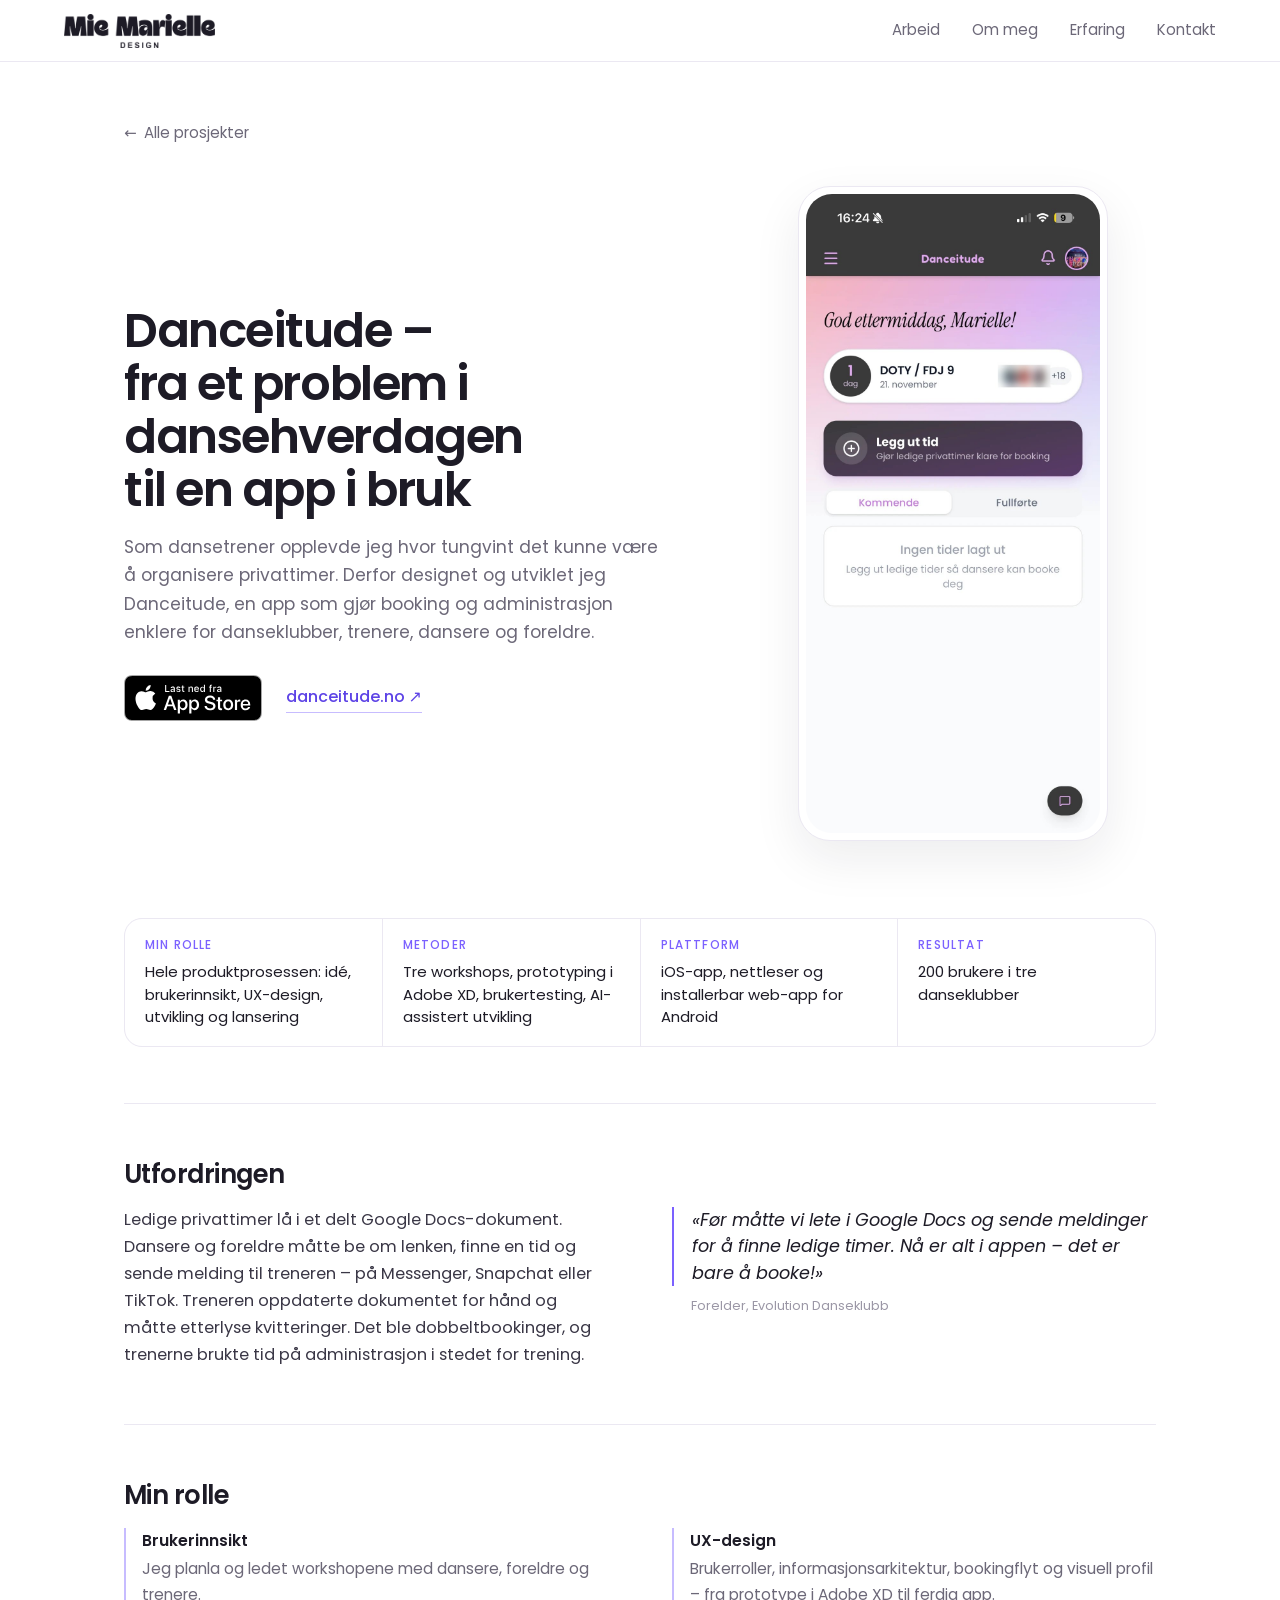
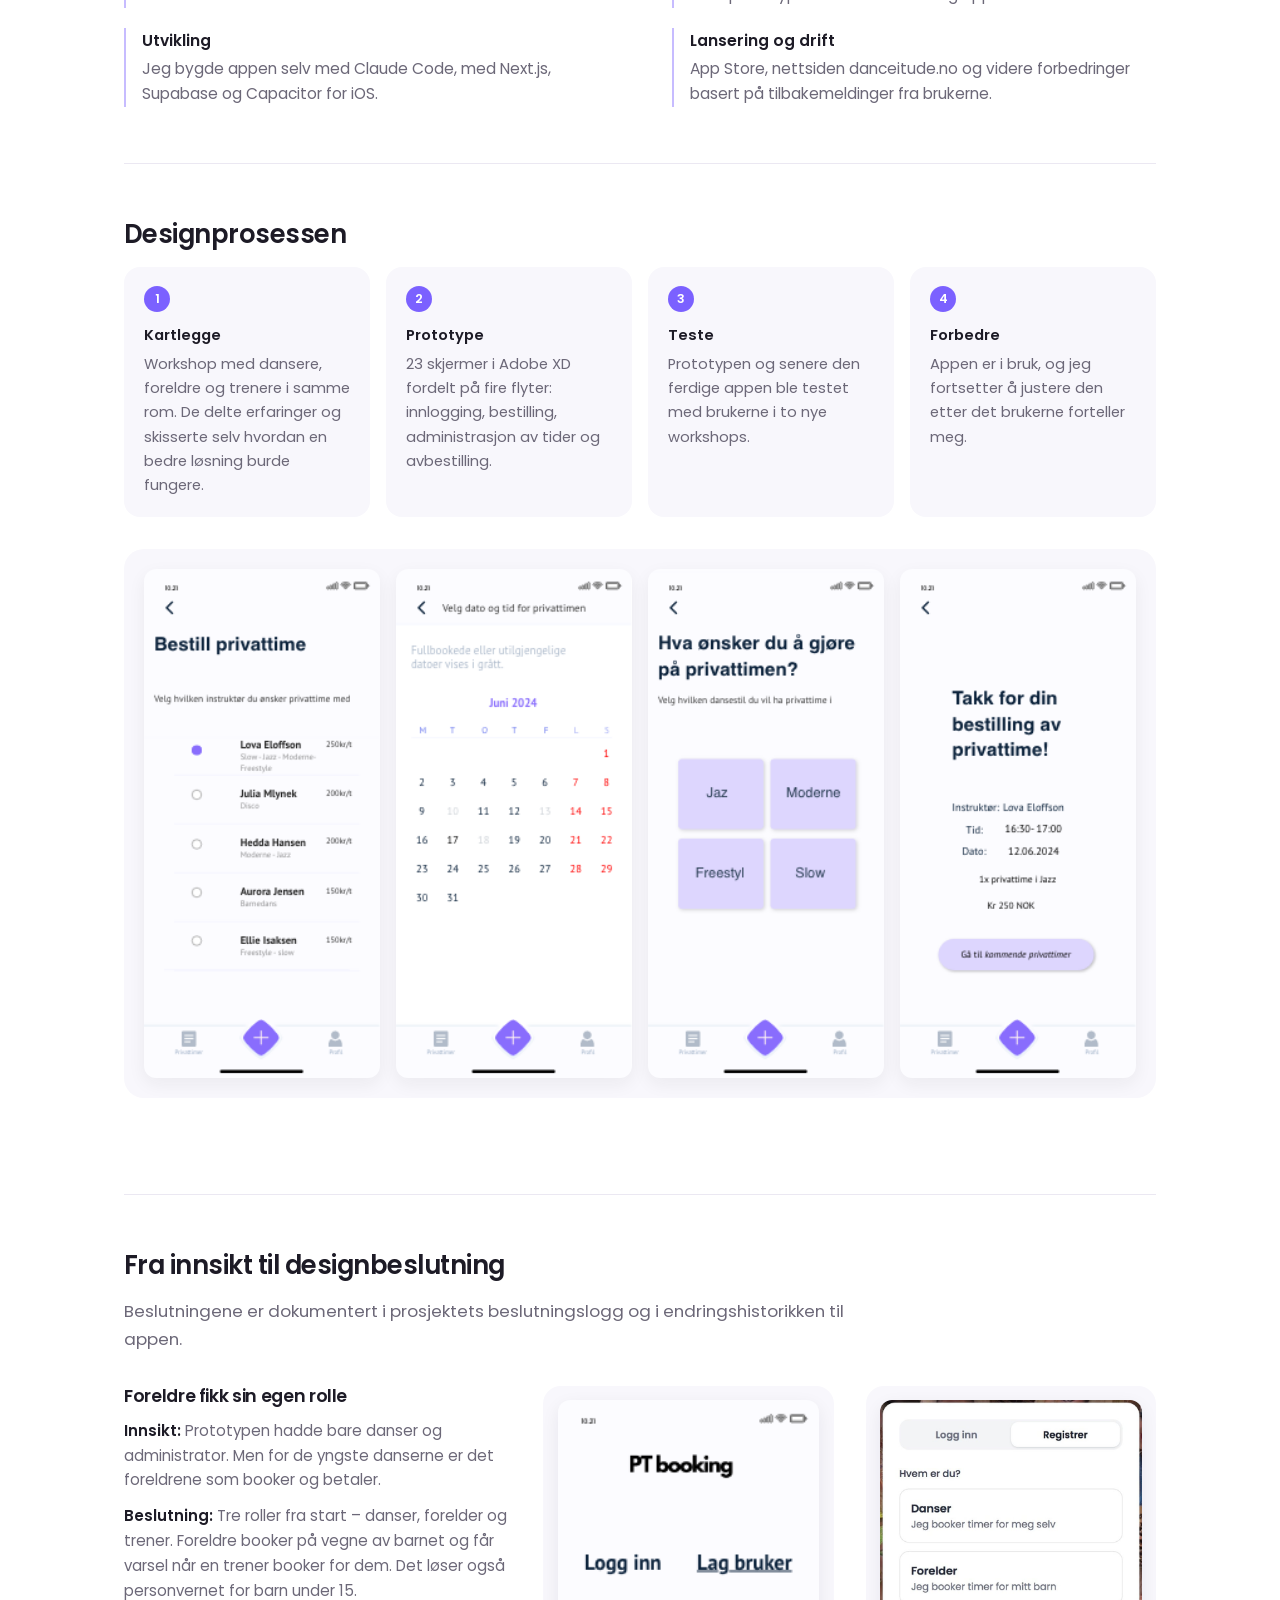
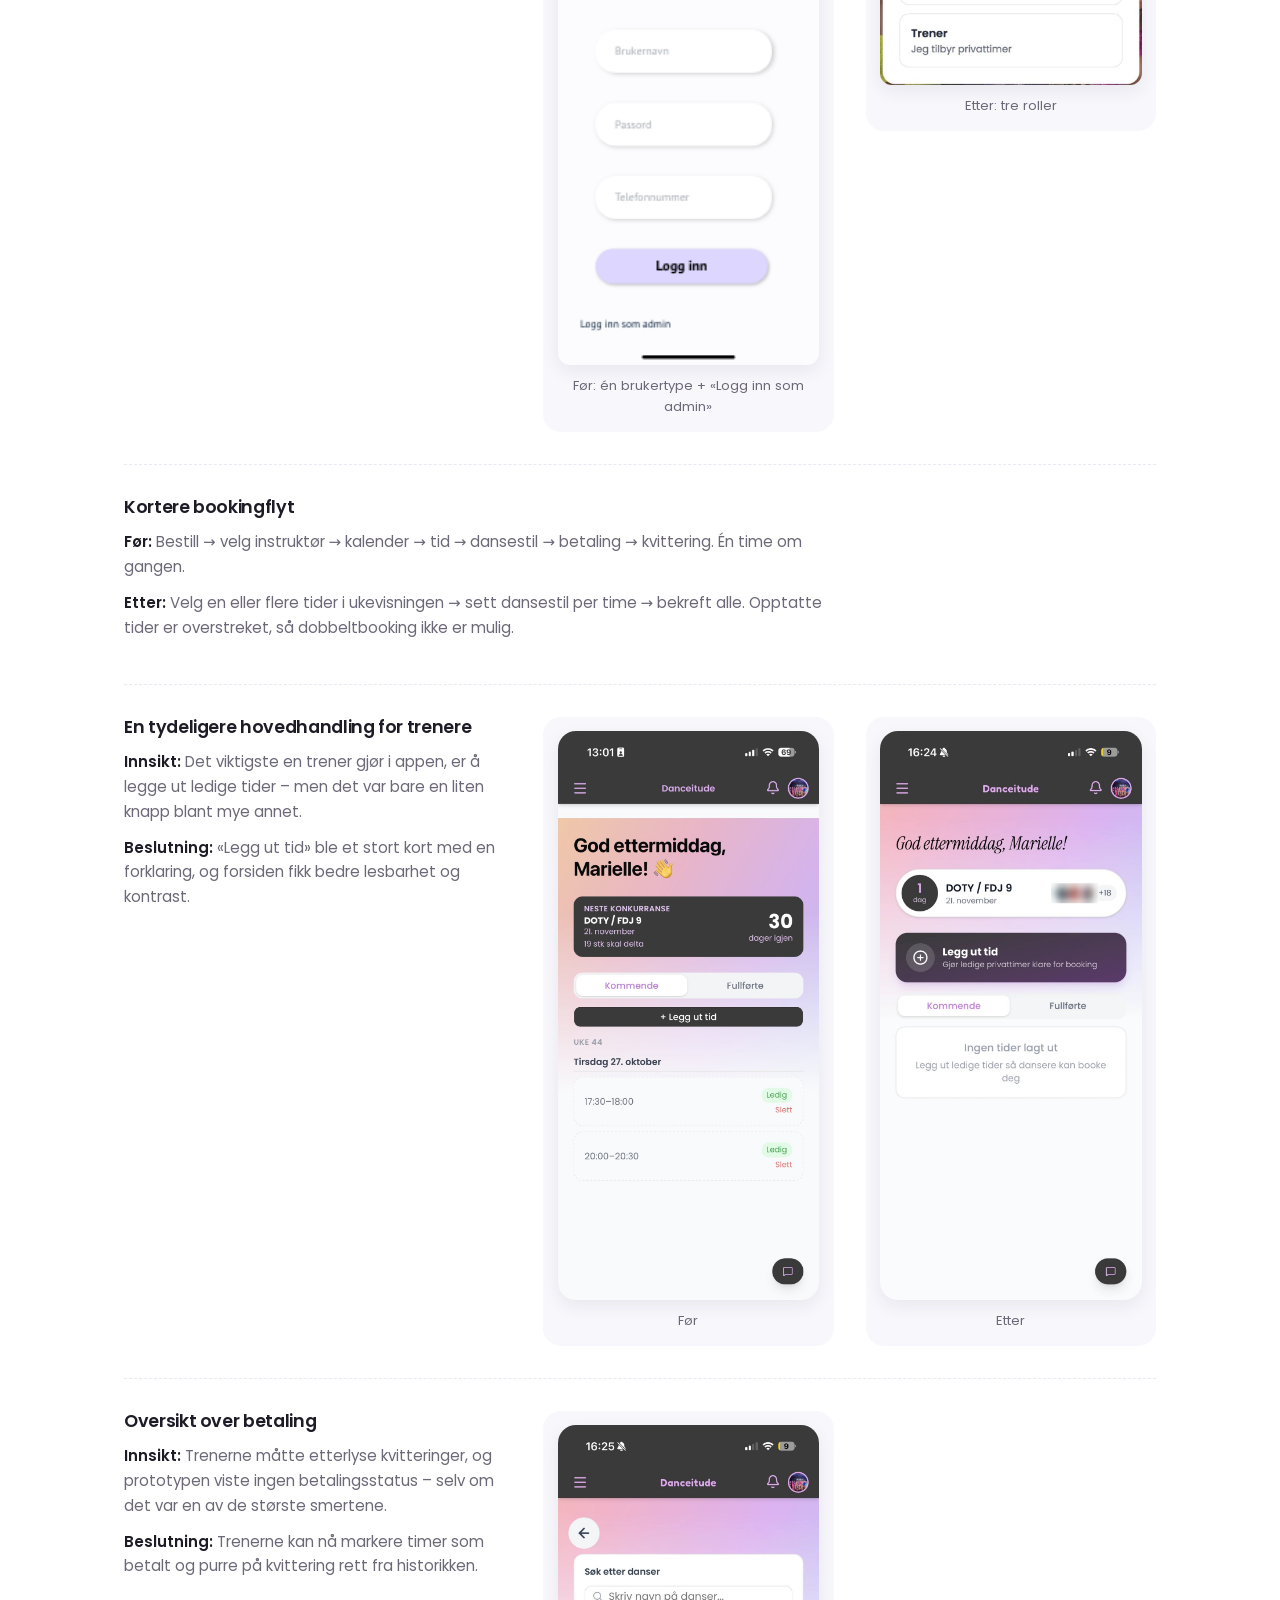
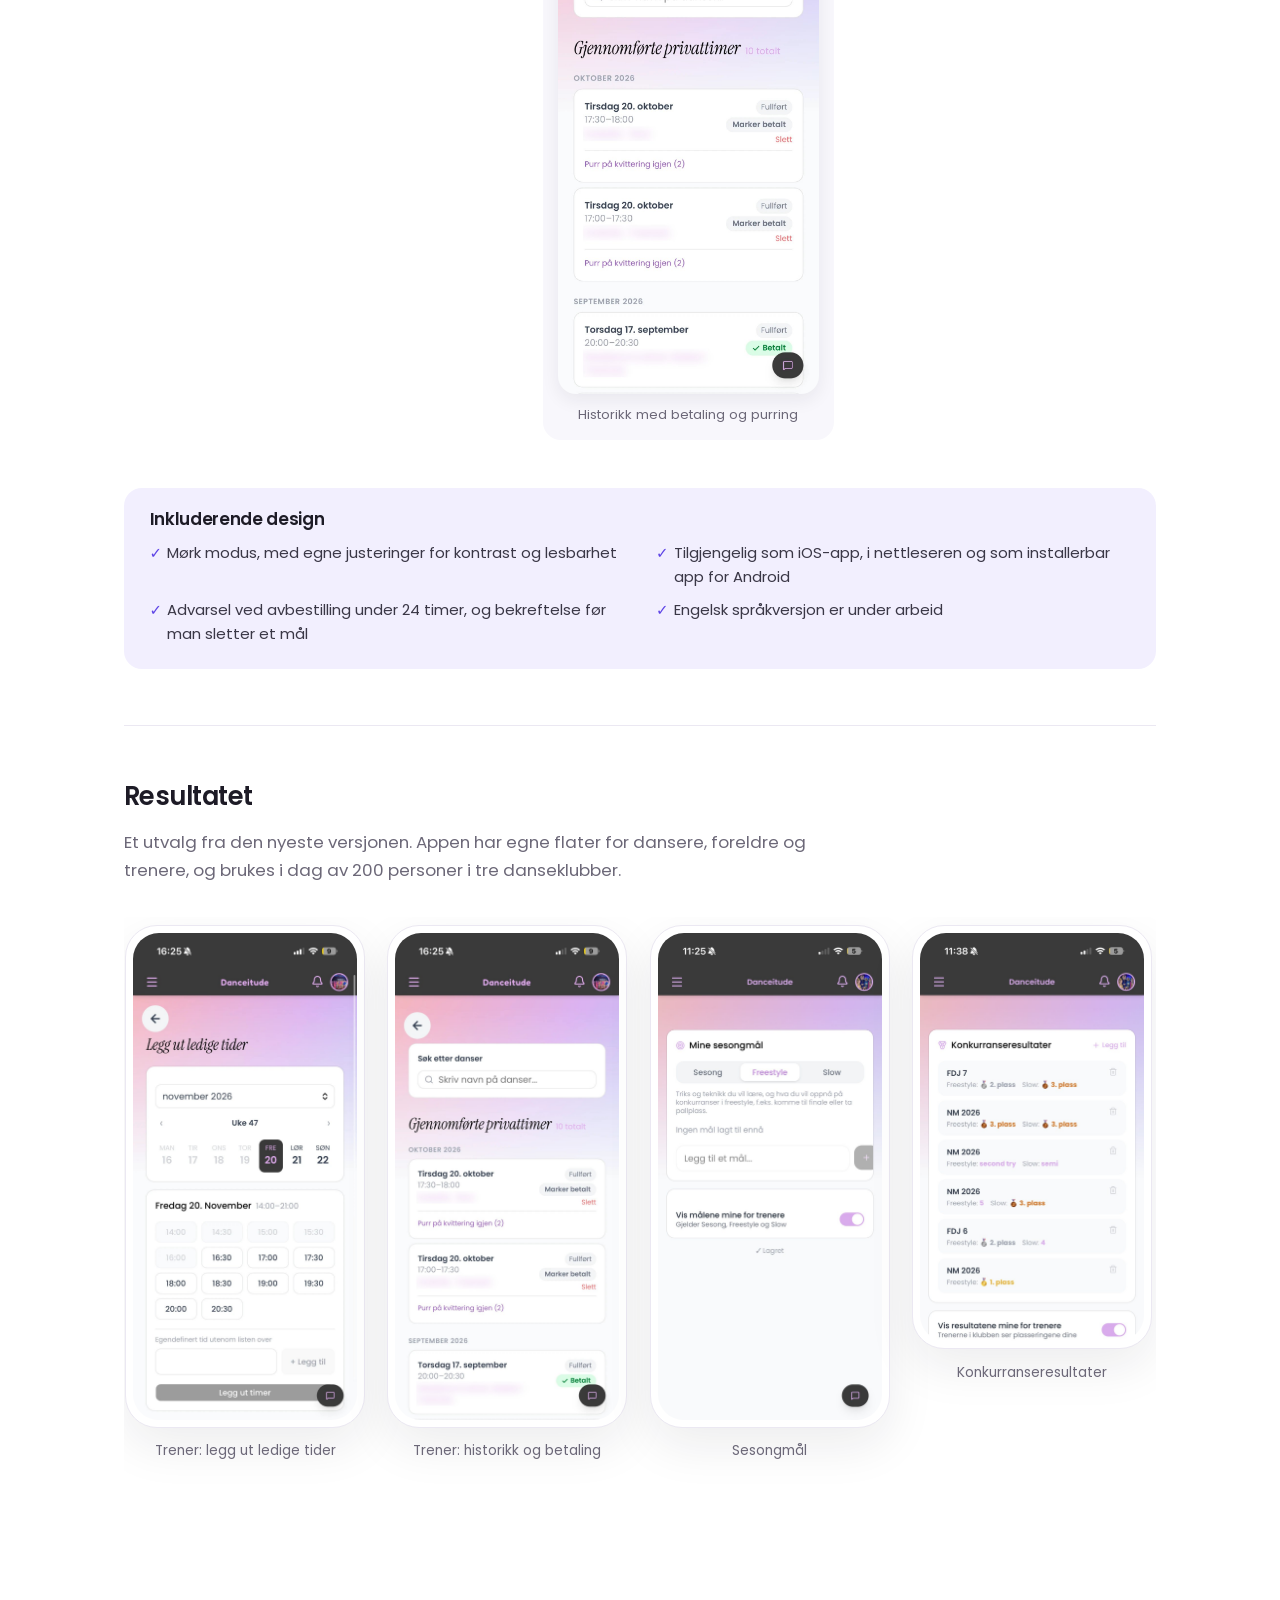
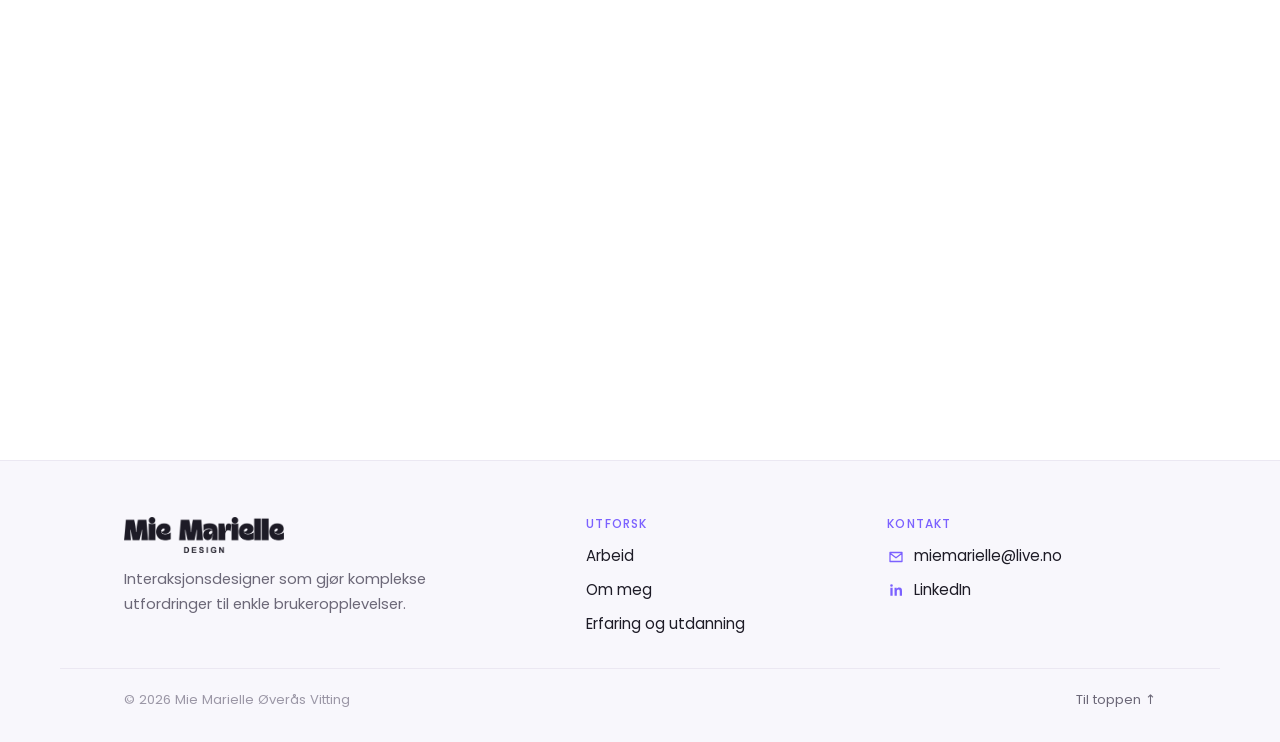
==== commit e8fcfa4d: "Fjern gamle Danceitude-skjermbilder og kontaktseksjonen Co-Authored-By: Claude Opus 5.5 <noreply@ant" ====
--- a/danceitude.html
+++ b/danceitude.html
@@ -13,7 +13,7 @@
   <link rel="preconnect" href="https://fonts.googleapis.com">
   <link rel="preconnect" href="https://fonts.gstatic.com" crossorigin>
   <link href="https://fonts.googleapis.com/css2?family=Poppins:ital,wght@0,400;0,500;0,600;0,700;0,800;1,400&display=swap" rel="stylesheet">
-  <link rel="stylesheet" href="style.css?v=22">
+  <link rel="stylesheet" href="style.css?v=23">
 </head>
 <body class="caseside">
 
@@ -116,20 +116,12 @@
           </figure>
         </div>
 
-        <div class="foer-etter">
+        <div class="foer-etter fe-bare-tekst">
           <div class="fe-tekst">
             <h5>Kortere bookingflyt</h5>
             <p><b>Før:</b> Bestill → velg instruktør → kalender → tid → dansestil → betaling → kvittering. Én time om gangen.</p>
             <p><b>Etter:</b> Velg en eller flere tider i ukevisningen → sett dansestil per time → bekreft alle. Opptatte tider er overstreket, så dobbeltbooking ikke er mulig.</p>
           </div>
-          <figure class="fe-bilde">
-            <img src="bilder/xd-13_Kalender.png" alt="Før: kalender i prototypen der man velger én dato" loading="lazy">
-            <figcaption>Før: én dato om gangen</figcaption>
-          </figure>
-          <figure class="fe-bilde">
-            <img src="bilder/danceitude/booking-tider.jpg" alt="Etter: ukevisning med ledige og overstrekte, opptatte tider" loading="lazy">
-            <figcaption>Etter: hele uken på én skjerm</figcaption>
-          </figure>
         </div>
 
         <div class="foer-etter">
@@ -173,12 +165,8 @@
 
       <section class="di-del">
         <h4>Resultatet</h4>
-        <p class="di-lead">Én app med egne flater for dansere, foreldre og trenere – i dag brukt av 200 personer i tre danseklubber.</p>
+        <p class="di-lead">Et utvalg fra den nyeste versjonen. Appen har egne flater for dansere, foreldre og trenere, og brukes i dag av 200 personer i tre danseklubber.</p>
         <div class="di-galleri">
-          <figure class="di-telefon">
-            <div class="di-ramme"><img src="bilder/danceitude/danser-forside.jpg" alt="Danserens forside med neste konkurranse og knapp for å booke time" loading="lazy"></div>
-            <figcaption>Danser: neste konkurranse og egne timer</figcaption>
-          </figure>
           <figure class="di-telefon">
             <div class="di-ramme"><img src="bilder/danceitude/legg-ut-tider.jpg?v=2" alt="Treneren velger dag i ukevisningen og legger ut ledige tider" loading="lazy"></div>
             <figcaption>Trener: legg ut ledige tider</figcaption>
@@ -186,10 +174,6 @@
           <figure class="di-telefon">
             <div class="di-ramme"><img src="bilder/danceitude/historikk-betaling.jpg" alt="Trenerens historikk med betaling og purring" loading="lazy"></div>
             <figcaption>Trener: historikk og betaling</figcaption>
-          </figure>
-          <figure class="di-telefon">
-            <div class="di-ramme"><img src="bilder/danceitude/poeng-og-nivaer.jpg" alt="Poeng og nivåer i freestyle og slow" loading="lazy"></div>
-            <figcaption>Poeng og nivåer</figcaption>
           </figure>
           <figure class="di-telefon">
             <div class="di-ramme"><img src="bilder/danceitude/sesongmal.jpg" alt="Sesongmål som kan deles med treneren" loading="lazy"></div>
@@ -215,20 +199,9 @@
     <a href="mytalent.html"><span>Neste prosjekt</span><b>MyTalent <span aria-hidden="true">→</span></b></a>
   </nav>
 
-  <section id="kontakt" class="kontakt">
-    <p class="kontakt-overtittel">Har du noe spennende i tankene?</p>
-    <h2>Gode ideer starter med en samtale.</h2>
-    <p>Et prosjekt, en idé eller bare lyst til å slå av en prat? Jeg hører gjerne fra deg.</p>
-    <div class="kontakt-knapper">
-      <a class="knapp" href="mailto:miemarielle@live.no">Si hei <span aria-hidden="true">↗</span></a>
-      <a class="knapp knapp-hul" href="https://www.linkedin.com/in/miemarielle/" target="_blank" rel="noopener">LinkedIn <span aria-hidden="true">↗</span></a>
-    </div>
-    <p class="kontakt-epost"><a href="mailto:miemarielle@live.no">miemarielle@live.no</a></p>
-  </section>
-
 </main>
 
-<footer class="bunn">
+<footer class="bunn" id="kontakt">
   <div class="bunn-innhold">
     <div class="bunn-merke">
       <a href="index.html" class="bunn-logo"><img src="bilder/logo-miemarielle.png" alt="Mie Marielle Design" width="160" height="36"></a>
--- a/style.css
+++ b/style.css
@@ -212,7 +212,7 @@
 .kontakt-epost a { color: var(--dempet); text-decoration: none; border-bottom: 1px solid var(--lilla-lys); }
 .kontakt-epost a:hover { color: var(--tekst); }
 
-.bunn { border-top: 1px solid var(--linje); background: var(--bg-myk); margin-top: 2rem; }
+.bunn { border-top: 1px solid var(--linje); background: var(--bg-myk); margin-top: clamp(4rem, 8vw, 6rem); }
 .bunn-innhold {
   max-width: var(--bredde); margin: 0 auto; padding: clamp(2.5rem, 5vw, 3.5rem) var(--kant) 2rem;
   display: grid; grid-template-columns: 1.6fr 1fr 1fr; gap: 2rem;
@@ -384,6 +384,7 @@
 .foer-etter { display: grid; grid-template-columns: 1.2fr .9fr .9fr; gap: clamp(1rem, 3vw, 2rem); align-items: start; padding: 2rem 0; border-top: 1px dashed var(--linje); }
 .foer-etter:first-of-type { border-top: 0; padding-top: 0; }
 .fe-uten-foer { grid-template-columns: 1.2fr .9fr .9fr; }
+.fe-bare-tekst { grid-template-columns: minmax(0, 720px); }
 .fe-tekst h5 { font-size: 1.1rem; margin-bottom: .8rem; }
 .fe-tekst p { font-size: .94rem; color: var(--dempet); margin-bottom: .7rem; }
 .fe-tekst b { color: var(--tekst); font-weight: 600; }
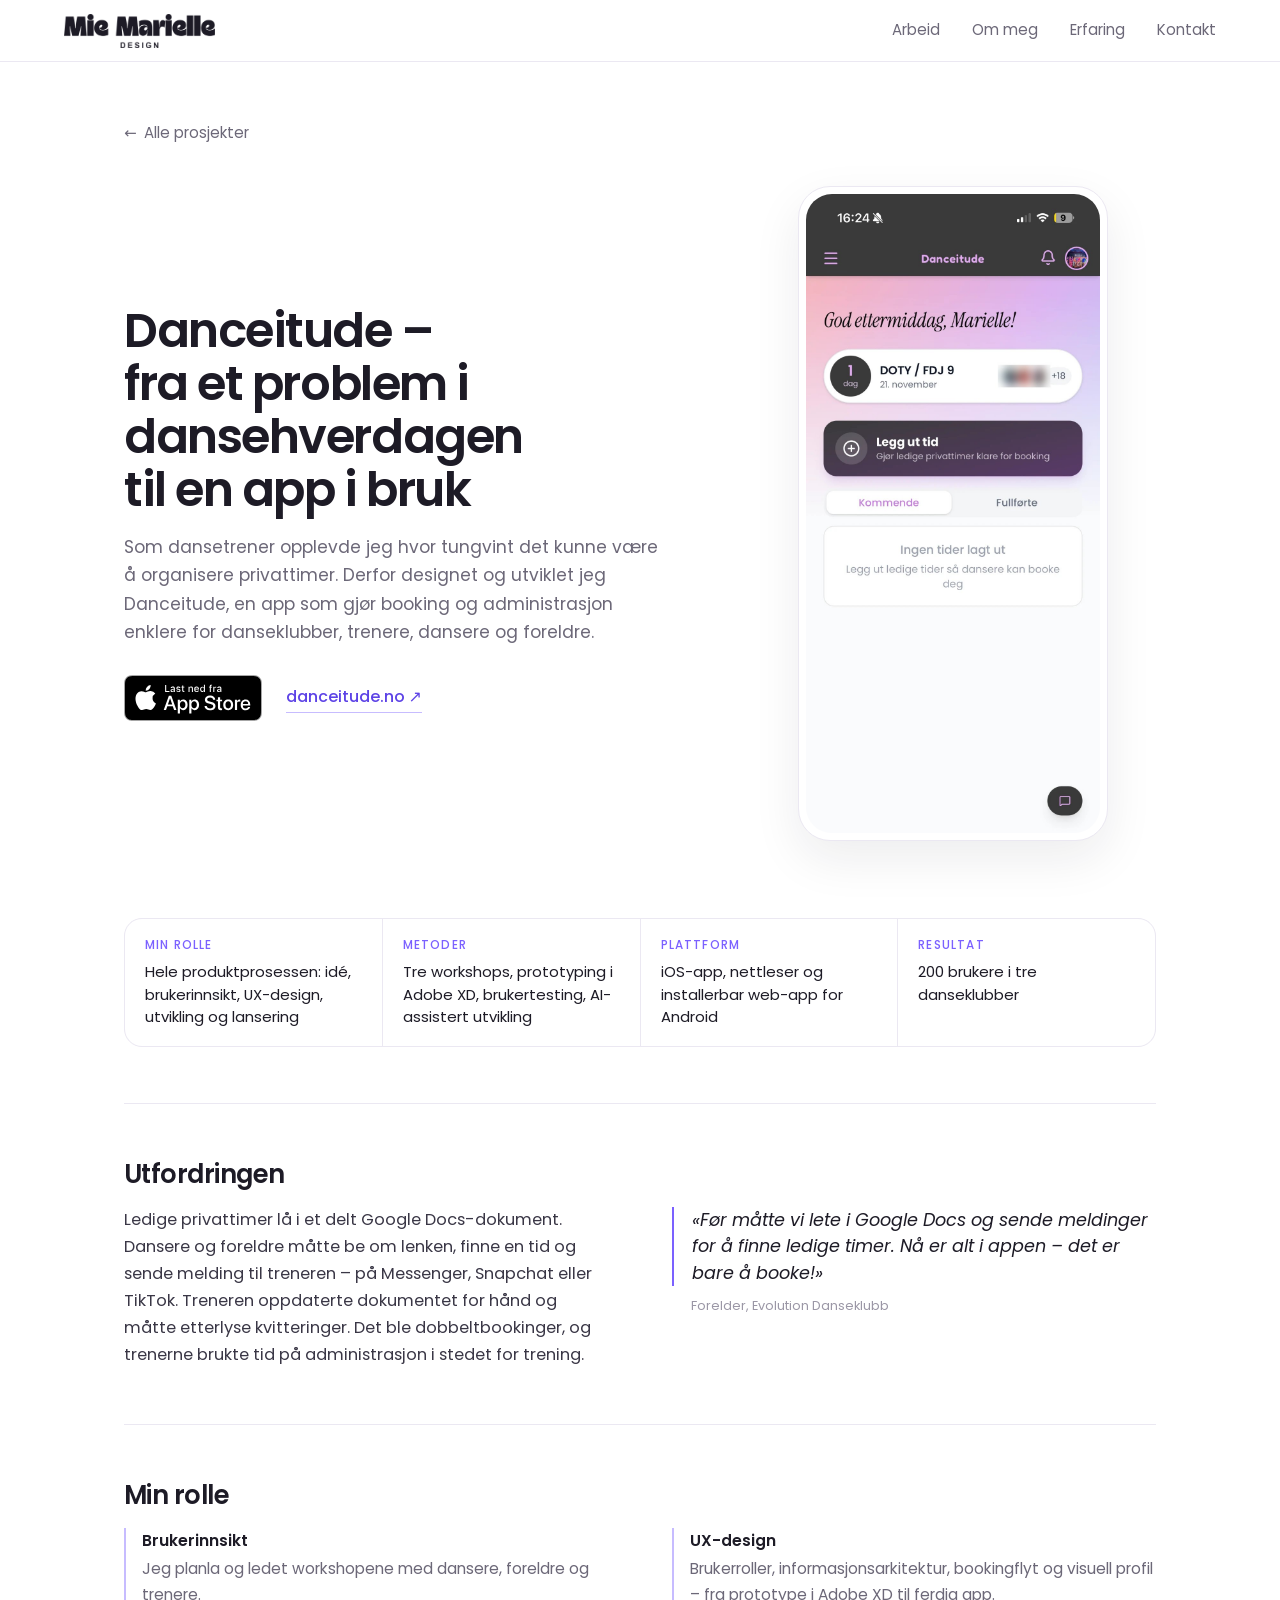
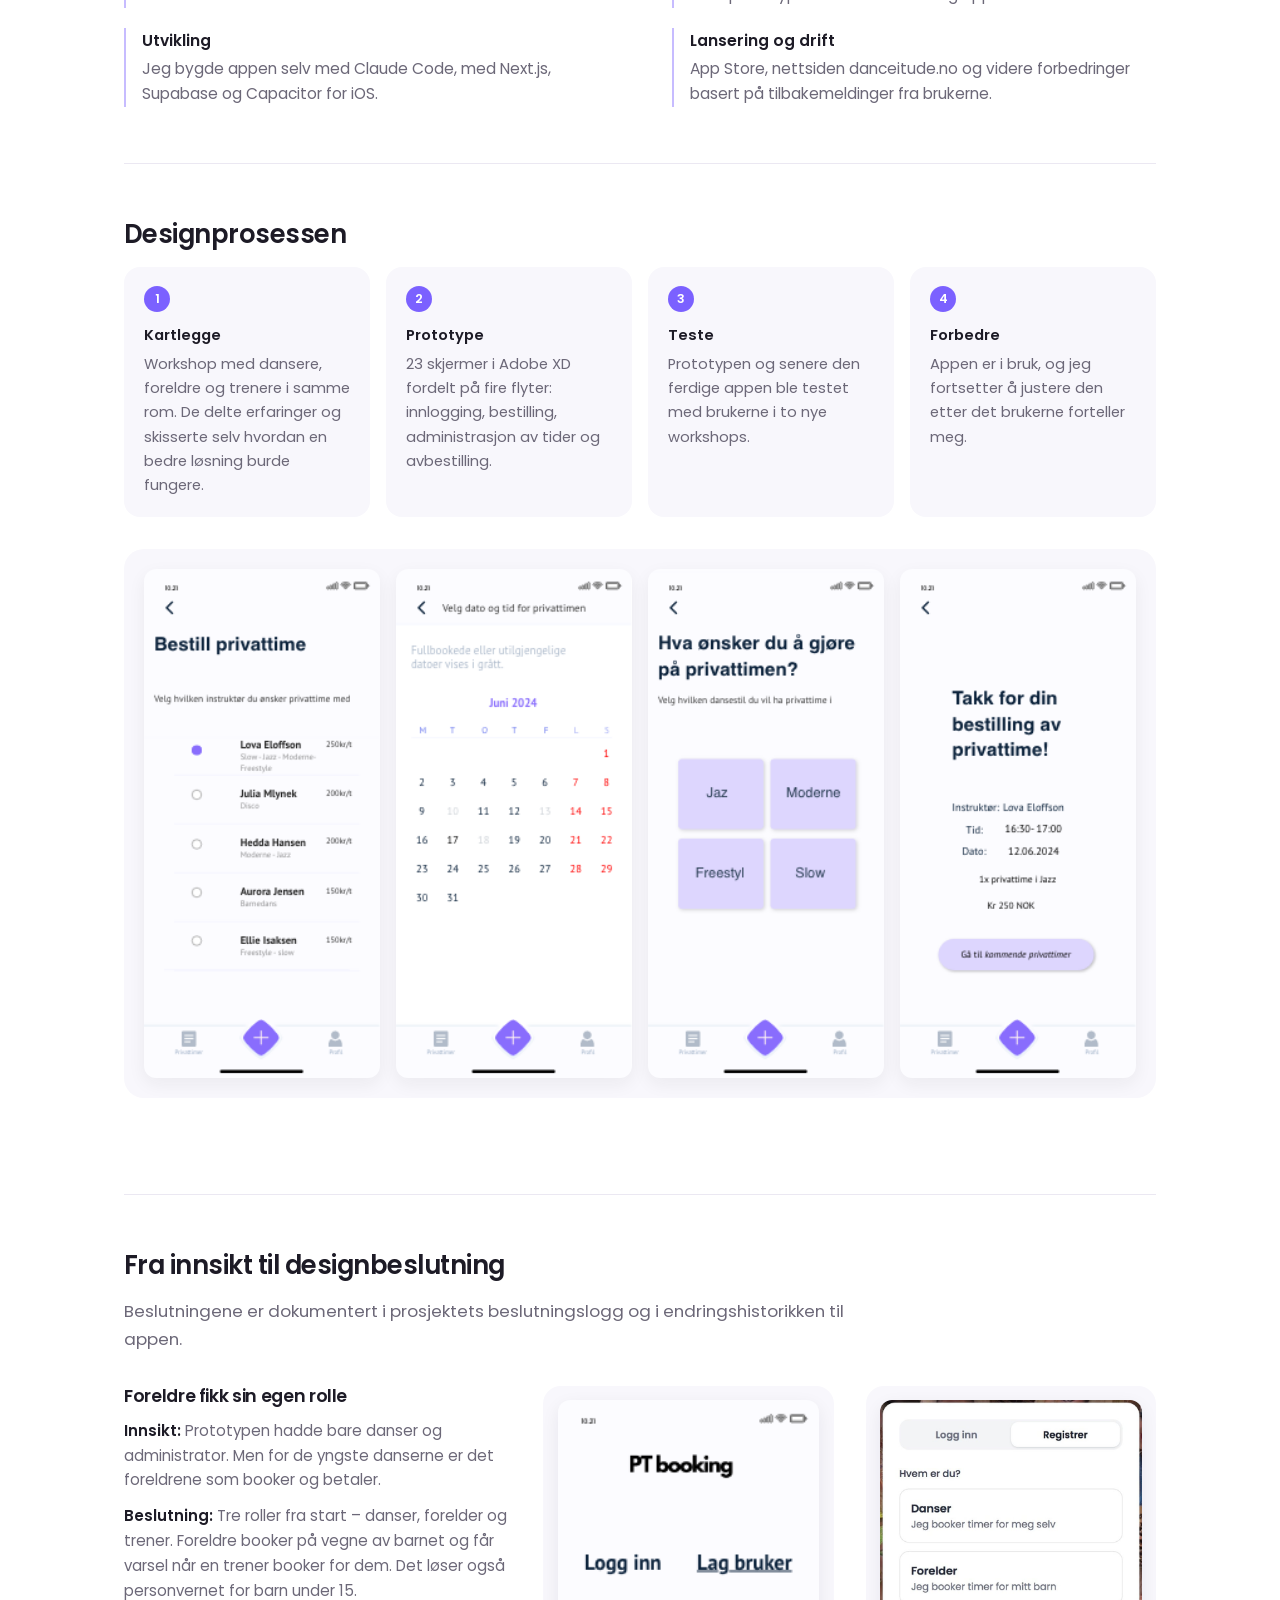
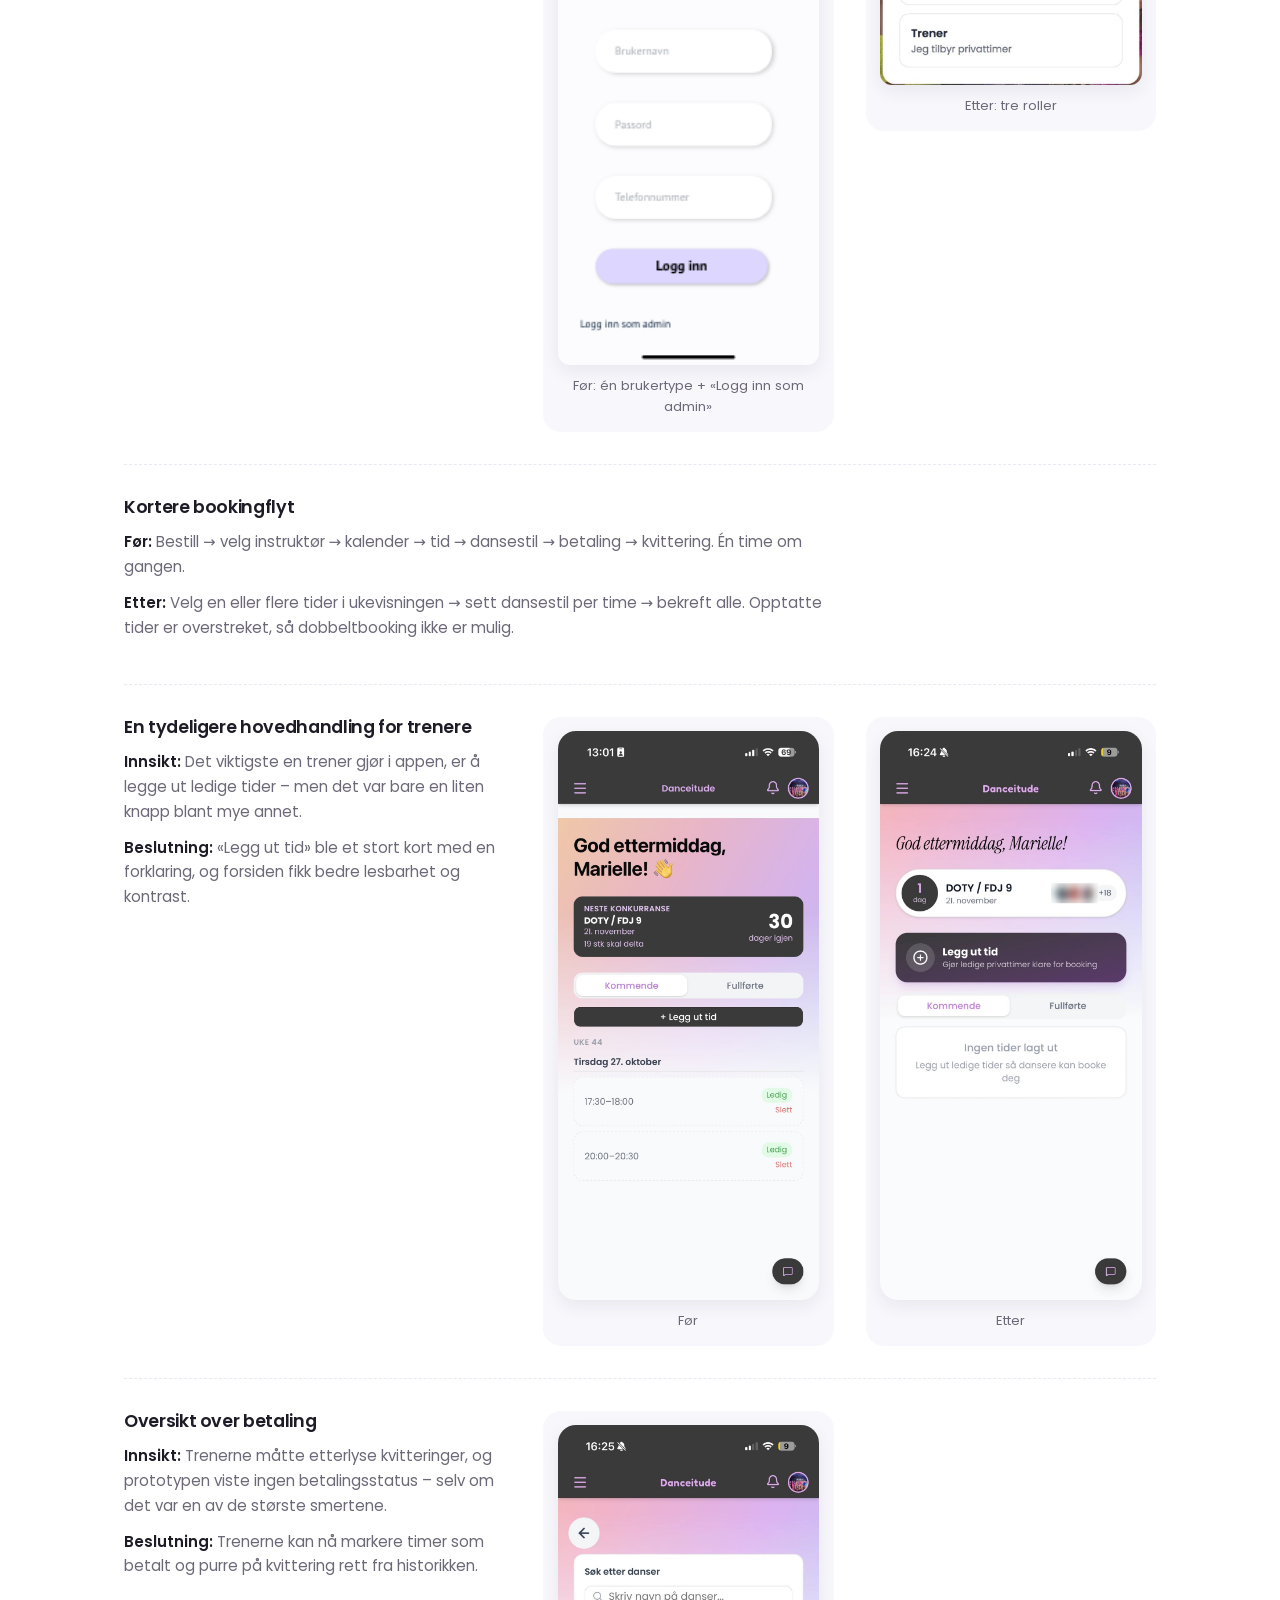
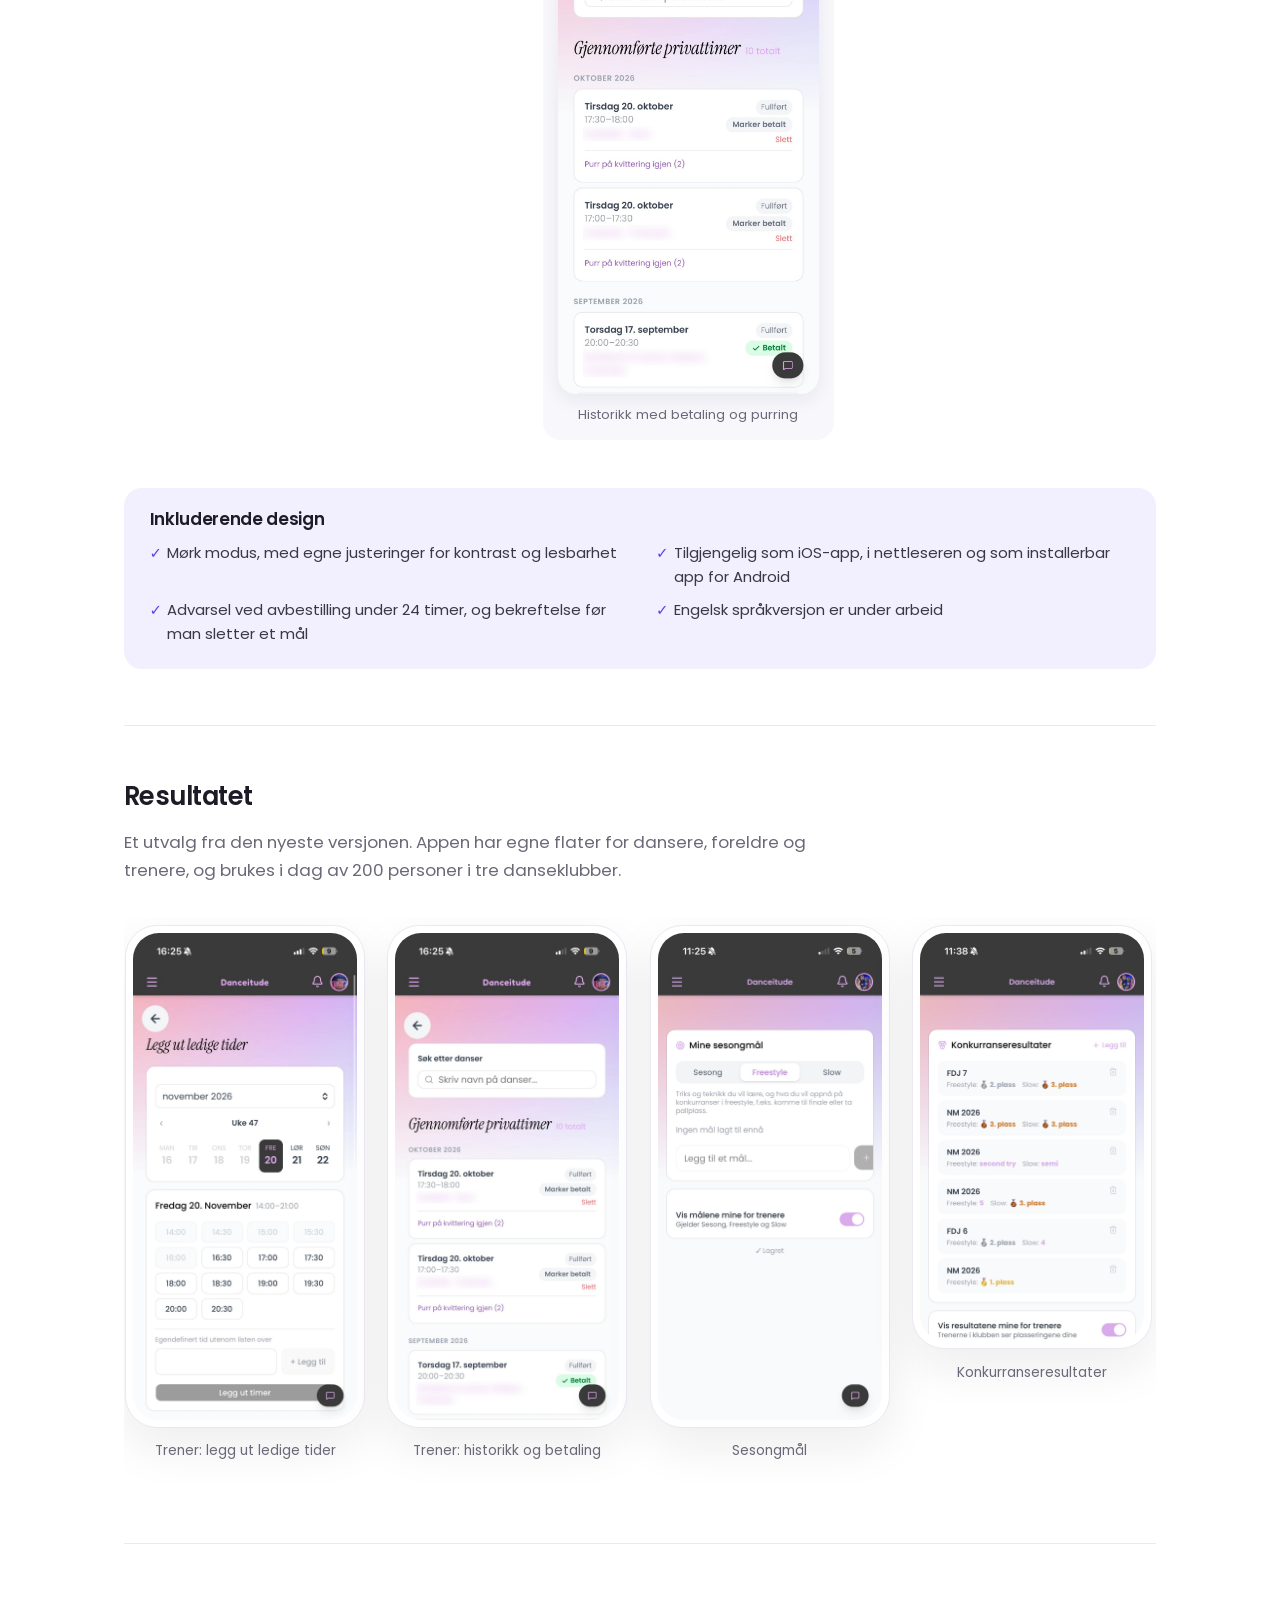
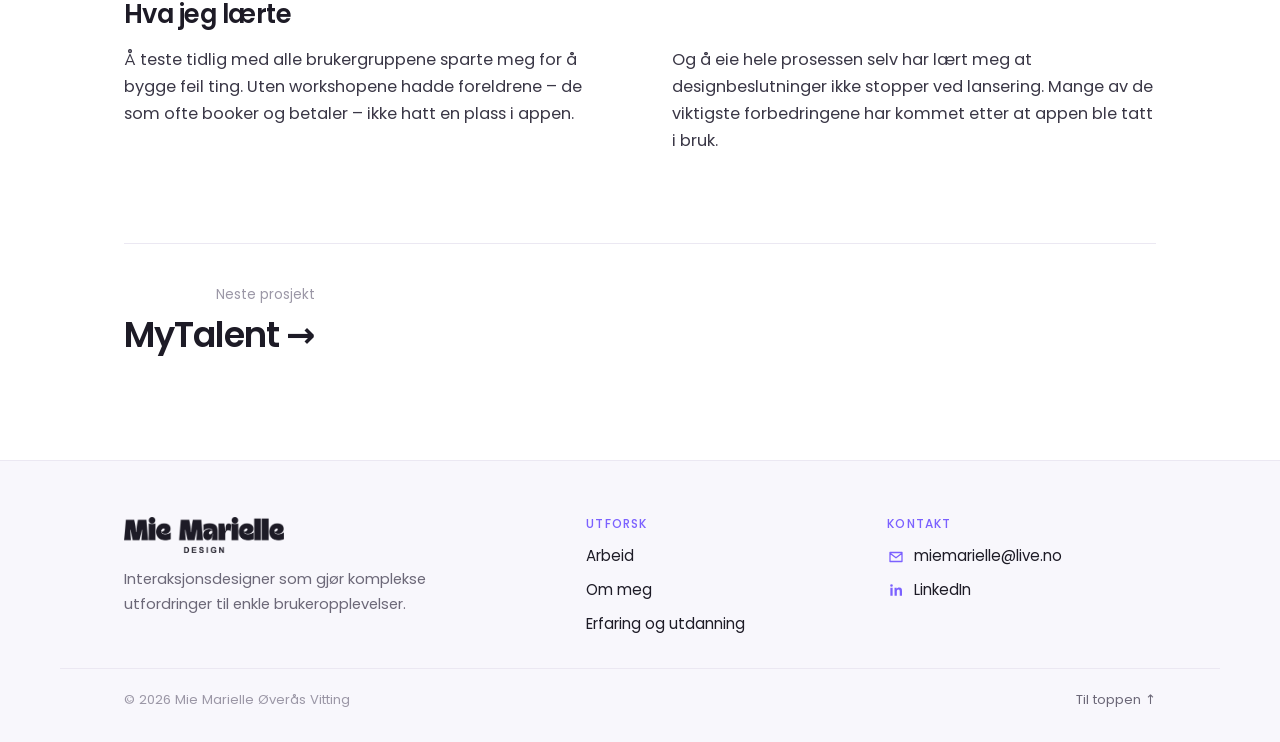
==== commit 6994acdc: "Portrett uten bakgrunn i toppen, mellom app-bildene Co-Authored-By: Claude Opus 5.5 <noreply@anthrop" ====
--- a/danceitude.html
+++ b/danceitude.html
@@ -13,7 +13,7 @@
   <link rel="preconnect" href="https://fonts.googleapis.com">
   <link rel="preconnect" href="https://fonts.gstatic.com" crossorigin>
   <link href="https://fonts.googleapis.com/css2?family=Poppins:ital,wght@0,400;0,500;0,600;0,700;0,800;1,400&display=swap" rel="stylesheet">
-  <link rel="stylesheet" href="style.css?v=23">
+  <link rel="stylesheet" href="style.css?v=25">
 </head>
 <body class="caseside">
 
--- a/style.css
+++ b/style.css
@@ -78,12 +78,15 @@
 }
 .telefon img { width: 100%; height: 100%; object-fit: cover; object-position: top; border-radius: 26px; }
 .telefon-navn {
-  position: absolute; left: 50%; bottom: 16px; transform: translateX(-50%);
+  position: absolute; left: 50%; bottom: 12px; font-size: .66rem !important; transform: translateX(-50%);
   background: rgba(255,255,255,.95); color: var(--tekst); font-size: .72rem; font-weight: 500;
   padding: .3rem .8rem; border-radius: 999px; white-space: nowrap; box-shadow: 0 2px 10px rgba(29,27,38,.1);
 }
-.telefon-bak { right: 0; top: 0; transform: rotate(5deg); }
-.telefon-foran { left: 4%; bottom: 0; transform: rotate(-4deg); }
+.telefon-bak { right: -2%; bottom: 4%; transform: rotate(6deg); width: clamp(130px, 12.5vw, 170px); z-index: 2; }
+.telefon-foran { left: -4%; bottom: 0; transform: rotate(-5deg); width: clamp(130px, 12.5vw, 170px); z-index: 2; }
+.hero-meg { position: absolute; left: 50%; bottom: 0; transform: translateX(-50%); width: 78%; margin: 0; z-index: 1; display: flex; justify-content: center; }
+.hero-sirkel { position: absolute; left: 50%; bottom: 0; transform: translateX(-50%); width: 100%; aspect-ratio: 1; border-radius: 50%; background: #e9e3ff; }
+.hero-meg img { position: relative; width: 74%; height: auto; display: block; }
 
 .utforsk {
   position: absolute; left: 50%; bottom: 1.8rem; transform: translateX(-50%);
@@ -441,7 +444,11 @@
 @media (max-width: 900px) {
   .hero-rutenett, .di-intro, .di-to-kol, .prosjekter, .andre-prosjekter,
   .kompetanse-liste, .eu-kolonner, .om-tekst { grid-template-columns: 1fr; }
-  .hero-enheter { display: none; }
+  .hero-enheter { height: 360px; width: 100%; max-width: 360px; justify-self: center; margin-top: 1rem; }
+  .telefon-bak, .telefon-foran { width: 108px; border-radius: 22px; padding: 5px; }
+  .telefon img { border-radius: 17px; }
+  .telefon-navn { display: none; }
+  .utforsk { display: none; }
   .di-stor { max-width: 270px; }
   .di-for-etter, .skisse-prototype { grid-template-columns: 1fr; }
   .di-pil { transform: rotate(90deg); justify-self: center; }
